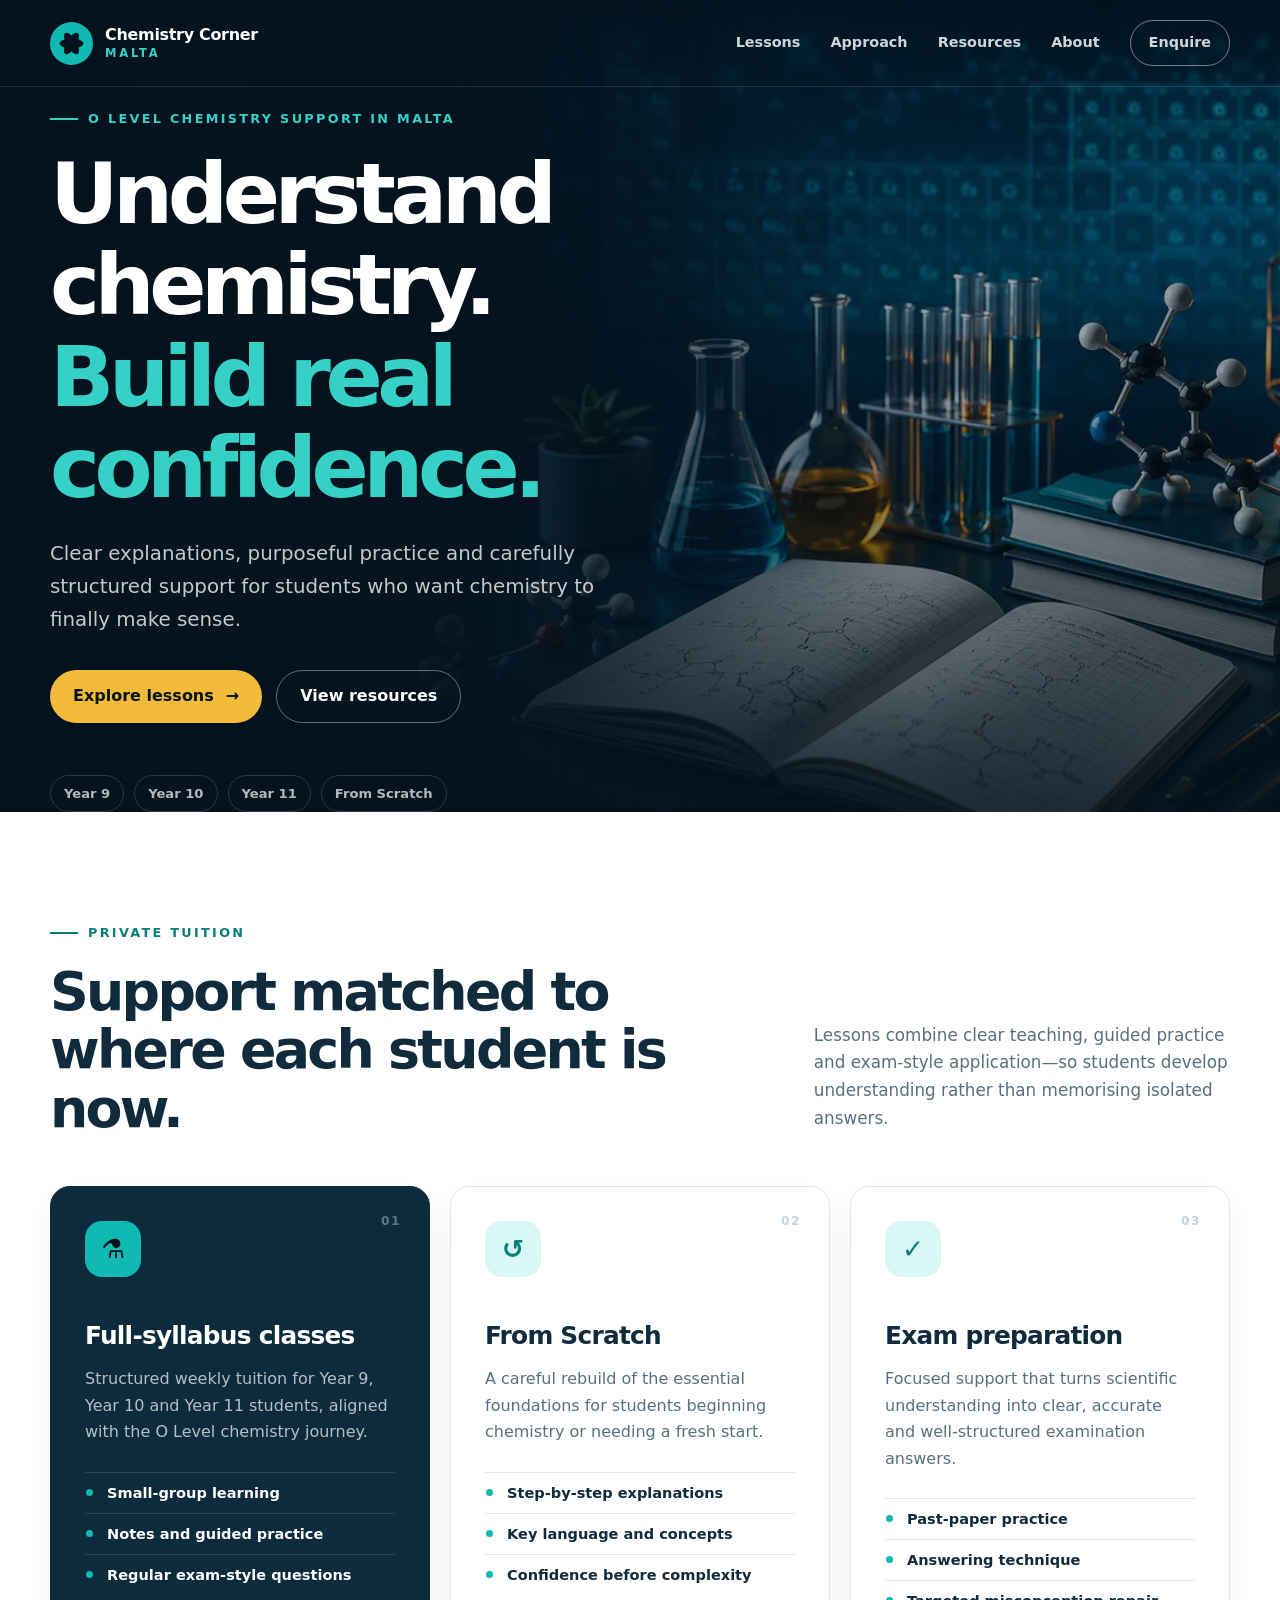
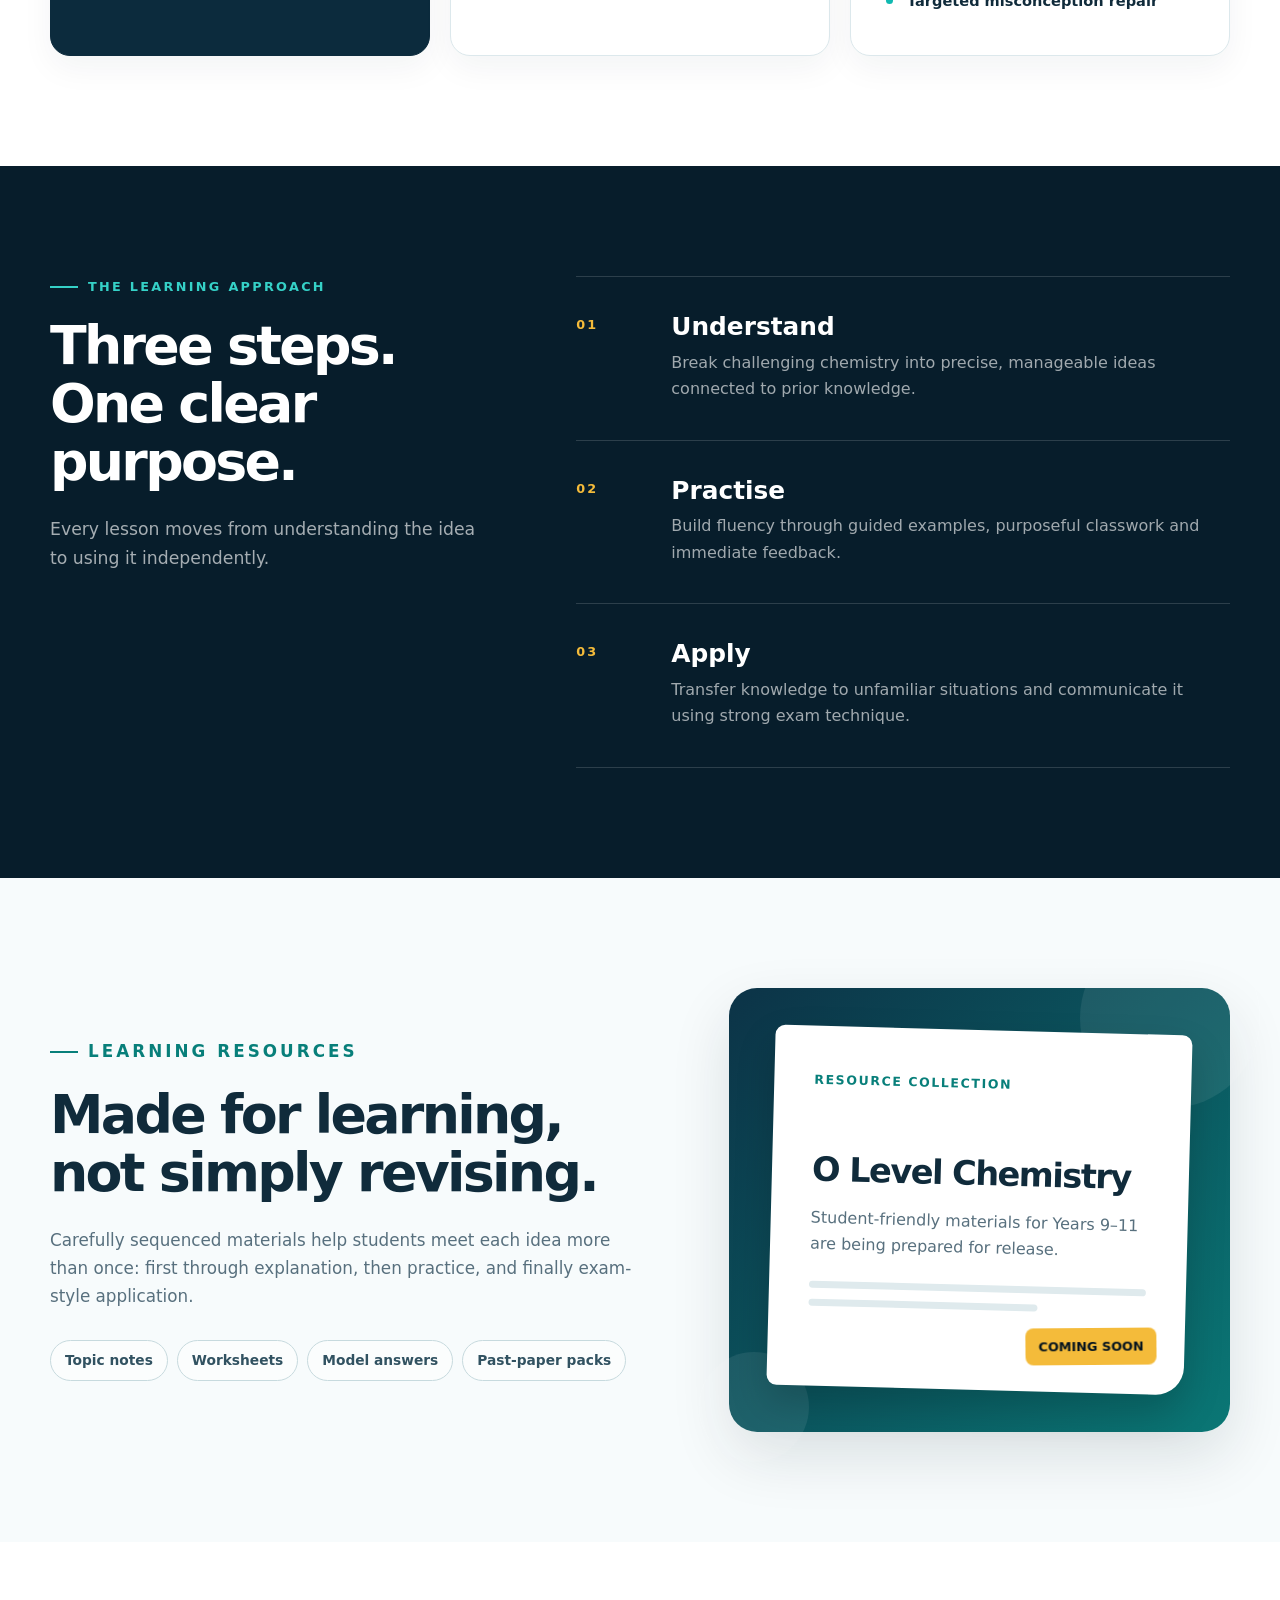
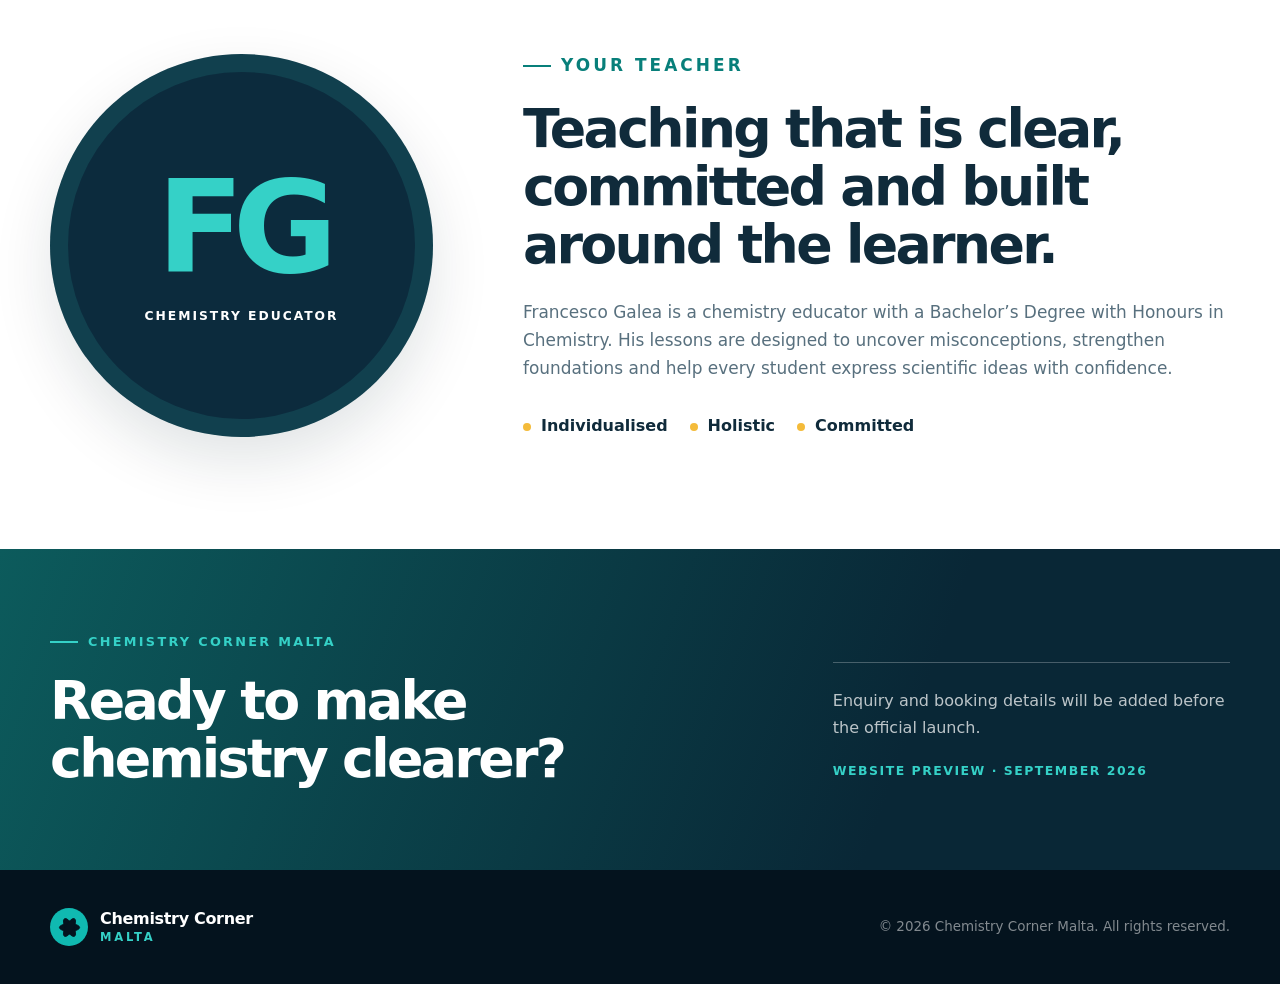
==== index.html @ 3824581d "Build first Chemistry Corner Malta website" ====
<!doctype html>
<html lang="en">
<head>
  <meta charset="utf-8">
  <meta name="viewport" content="width=device-width, initial-scale=1">
  <meta name="description" content="Chemistry Corner Malta offers clear, structured O Level chemistry tuition and carefully designed learning resources for students in Malta.">
  <meta name="theme-color" content="#071d2b">
  <title>Chemistry Corner Malta | O Level Chemistry Tuition</title>
  <link rel="stylesheet" href="styles.css">
</head>
<body>
  <a class="skip-link" href="#main">Skip to main content</a>

  <header class="site-header" id="top">
    <div class="container nav-wrap">
      <a class="brand" href="#top" aria-label="Chemistry Corner Malta home">
        <span class="brand-mark" aria-hidden="true">
          <svg viewBox="0 0 48 48" role="img">
            <circle cx="24" cy="24" r="4"></circle>
            <ellipse cx="24" cy="24" rx="18" ry="7"></ellipse>
            <ellipse cx="24" cy="24" rx="18" ry="7" transform="rotate(60 24 24)"></ellipse>
            <ellipse cx="24" cy="24" rx="18" ry="7" transform="rotate(120 24 24)"></ellipse>
          </svg>
        </span>
        <span><strong>Chemistry Corner</strong><small>Malta</small></span>
      </a>

      <button class="menu-toggle" type="button" aria-expanded="false" aria-controls="site-nav">
        <span class="sr-only">Open menu</span>
        <span></span><span></span><span></span>
      </button>

      <nav id="site-nav" aria-label="Main navigation">
        <a href="#lessons">Lessons</a>
        <a href="#approach">Approach</a>
        <a href="#resources">Resources</a>
        <a href="#about">About</a>
        <a class="nav-cta" href="#contact">Enquire</a>
      </nav>
    </div>
  </header>

  <main id="main">
    <section class="hero">
      <img class="hero-image" src="assets/chemistry-hero.webp" alt="Chemistry notebook, molecular models and laboratory glassware on a study desk">
      <div class="hero-overlay"></div>
      <div class="container hero-content">
        <p class="eyebrow"><span></span> O Level chemistry support in Malta</p>
        <h1>Understand chemistry.<br><em>Build real confidence.</em></h1>
        <p class="hero-copy">Clear explanations, purposeful practice and carefully structured support for students who want chemistry to finally make sense.</p>
        <div class="hero-actions">
          <a class="button button-primary" href="#lessons">Explore lessons <span aria-hidden="true">→</span></a>
          <a class="button button-secondary" href="#resources">View resources</a>
        </div>
        <ul class="year-list" aria-label="Courses available">
          <li>Year 9</li><li>Year 10</li><li>Year 11</li><li>From Scratch</li>
        </ul>
      </div>
    </section>

    <section class="section lessons" id="lessons">
      <div class="container">
        <div class="section-heading split-heading">
          <div>
            <p class="eyebrow dark"><span></span> Private tuition</p>
            <h2>Support matched to where each student is now.</h2>
          </div>
          <p>Lessons combine clear teaching, guided practice and exam-style application—so students develop understanding rather than memorising isolated answers.</p>
        </div>

        <div class="service-grid">
          <article class="service-card featured">
            <div class="card-number">01</div>
            <div class="service-icon" aria-hidden="true">⚗</div>
            <h3>Full-syllabus classes</h3>
            <p>Structured weekly tuition for Year 9, Year 10 and Year 11 students, aligned with the O Level chemistry journey.</p>
            <ul>
              <li>Small-group learning</li>
              <li>Notes and guided practice</li>
              <li>Regular exam-style questions</li>
            </ul>
          </article>

          <article class="service-card">
            <div class="card-number">02</div>
            <div class="service-icon" aria-hidden="true">↺</div>
            <h3>From Scratch</h3>
            <p>A careful rebuild of the essential foundations for students beginning chemistry or needing a fresh start.</p>
            <ul>
              <li>Step-by-step explanations</li>
              <li>Key language and concepts</li>
              <li>Confidence before complexity</li>
            </ul>
          </article>

          <article class="service-card">
            <div class="card-number">03</div>
            <div class="service-icon" aria-hidden="true">✓</div>
            <h3>Exam preparation</h3>
            <p>Focused support that turns scientific understanding into clear, accurate and well-structured examination answers.</p>
            <ul>
              <li>Past-paper practice</li>
              <li>Answering technique</li>
              <li>Targeted misconception repair</li>
            </ul>
          </article>
        </div>
      </div>
    </section>

    <section class="section approach" id="approach">
      <div class="container approach-layout">
        <div class="approach-intro">
          <p class="eyebrow light"><span></span> The learning approach</p>
          <h2>Three steps.<br>One clear purpose.</h2>
          <p>Every lesson moves from understanding the idea to using it independently.</p>
        </div>
        <ol class="steps">
          <li>
            <span class="step-number">01</span>
            <div><h3>Understand</h3><p>Break challenging chemistry into precise, manageable ideas connected to prior knowledge.</p></div>
          </li>
          <li>
            <span class="step-number">02</span>
            <div><h3>Practise</h3><p>Build fluency through guided examples, purposeful classwork and immediate feedback.</p></div>
          </li>
          <li>
            <span class="step-number">03</span>
            <div><h3>Apply</h3><p>Transfer knowledge to unfamiliar situations and communicate it using strong exam technique.</p></div>
          </li>
        </ol>
      </div>
    </section>

    <section class="section resources" id="resources">
      <div class="container resource-layout">
        <div class="resource-copy">
          <p class="eyebrow dark"><span></span> Learning resources</p>
          <h2>Made for learning, not simply revising.</h2>
          <p>Carefully sequenced materials help students meet each idea more than once: first through explanation, then practice, and finally exam-style application.</p>
          <div class="resource-tags" aria-label="Resource types">
            <span>Topic notes</span><span>Worksheets</span><span>Model answers</span><span>Past-paper packs</span>
          </div>
        </div>
        <div class="resource-panel">
          <div class="resource-sheet">
            <span class="sheet-label">Resource collection</span>
            <h3>O Level Chemistry</h3>
            <p>Student-friendly materials for Years 9–11 are being prepared for release.</p>
            <div class="sheet-line"></div><div class="sheet-line short"></div>
            <span class="coming-soon">Coming soon</span>
          </div>
        </div>
      </div>
    </section>

    <section class="section about" id="about">
      <div class="container about-layout">
        <div class="about-monogram" aria-hidden="true"><span>FG</span><small>Chemistry educator</small></div>
        <div class="about-copy">
          <p class="eyebrow dark"><span></span> Your teacher</p>
          <h2>Teaching that is clear, committed and built around the learner.</h2>
          <p>Francesco Galea is a chemistry educator with a Bachelor’s Degree with Honours in Chemistry. His lessons are designed to uncover misconceptions, strengthen foundations and help every student express scientific ideas with confidence.</p>
          <div class="values">
            <span>Individualised</span><span>Holistic</span><span>Committed</span>
          </div>
        </div>
      </div>
    </section>

    <section class="contact" id="contact">
      <div class="container contact-inner">
        <div>
          <p class="eyebrow light"><span></span> Chemistry Corner Malta</p>
          <h2>Ready to make chemistry clearer?</h2>
        </div>
        <div class="contact-note">
          <p>Enquiry and booking details will be added before the official launch.</p>
          <span>Website preview · September 2026</span>
        </div>
      </div>
    </section>
  </main>

  <footer>
    <div class="container footer-inner">
      <a class="brand footer-brand" href="#top">
        <span class="brand-mark" aria-hidden="true">
          <svg viewBox="0 0 48 48"><circle cx="24" cy="24" r="4"></circle><ellipse cx="24" cy="24" rx="18" ry="7"></ellipse><ellipse cx="24" cy="24" rx="18" ry="7" transform="rotate(60 24 24)"></ellipse><ellipse cx="24" cy="24" rx="18" ry="7" transform="rotate(120 24 24)"></ellipse></svg>
        </span>
        <span><strong>Chemistry Corner</strong><small>Malta</small></span>
      </a>
      <p>© <span id="year">2026</span> Chemistry Corner Malta. All rights reserved.</p>
    </div>
  </footer>

  <script src="script.js"></script>
</body>
</html>
---- styles.css ----
:root {
  --navy-950: #04131e;
  --navy-900: #071d2b;
  --navy-800: #0c2b3d;
  --teal-500: #10b9b1;
  --teal-400: #35d1c7;
  --teal-100: #d9f7f4;
  --gold-500: #f4bb3a;
  --ink: #102b3b;
  --muted: #58707e;
  --paper: #f7fbfc;
  --white: #ffffff;
  --line: #dce8ec;
  --shadow: 0 24px 60px rgba(4, 31, 45, .12);
  --radius: 20px;
  --container: 1180px;
}

* { box-sizing: border-box; }
html { scroll-behavior: smooth; }
body { margin: 0; color: var(--ink); background: var(--white); font-family: Inter, ui-sans-serif, system-ui, -apple-system, BlinkMacSystemFont, "Segoe UI", sans-serif; font-size: 1rem; line-height: 1.65; }
img { max-width: 100%; display: block; }
a { color: inherit; }
.container { width: min(calc(100% - 40px), var(--container)); margin-inline: auto; }
.sr-only { position: absolute; width: 1px; height: 1px; padding: 0; margin: -1px; overflow: hidden; clip: rect(0,0,0,0); white-space: nowrap; border: 0; }
.skip-link { position: fixed; top: 8px; left: 8px; z-index: 1000; padding: 10px 16px; border-radius: 8px; background: var(--gold-500); color: var(--navy-950); transform: translateY(-150%); }
.skip-link:focus { transform: translateY(0); }

.site-header { position: absolute; inset: 0 0 auto; z-index: 20; color: var(--white); border-bottom: 1px solid rgba(255,255,255,.12); }
.nav-wrap { height: 86px; display: flex; align-items: center; justify-content: space-between; gap: 28px; }
.brand { display: inline-flex; align-items: center; gap: 12px; text-decoration: none; line-height: 1; }
.brand-mark { width: 43px; height: 43px; display: grid; place-items: center; border-radius: 50%; background: var(--teal-500); color: var(--navy-950); }
.brand-mark svg { width: 31px; height: 31px; fill: currentColor; stroke: currentColor; stroke-width: 1.4; }
.brand strong { display: block; font-size: 1rem; letter-spacing: -.02em; }
.brand small { display: block; margin-top: 5px; font-size: .72rem; font-weight: 800; letter-spacing: .24em; text-transform: uppercase; color: var(--teal-400); }
nav { display: flex; align-items: center; gap: 30px; }
nav a { position: relative; text-decoration: none; font-size: .9rem; font-weight: 650; color: rgba(255,255,255,.82); }
nav a:not(.nav-cta)::after { content: ""; position: absolute; left: 0; right: 100%; bottom: -8px; height: 2px; background: var(--teal-400); transition: right .2s ease; }
nav a:hover, nav a:focus-visible { color: var(--white); }
nav a:hover::after, nav a:focus-visible::after { right: 0; }
.nav-cta { padding: 10px 18px; border: 1px solid rgba(255,255,255,.45); border-radius: 999px; }
.menu-toggle { display: none; width: 46px; height: 42px; padding: 9px; border: 0; border-radius: 10px; background: rgba(255,255,255,.1); color: white; }
.menu-toggle span:not(.sr-only) { display: block; height: 2px; margin: 5px 0; background: currentColor; }

.hero { min-height: 760px; position: relative; display: grid; align-items: center; overflow: hidden; background: var(--navy-950); color: var(--white); }
.hero-image { position: absolute; inset: 0; width: 100%; height: 100%; object-fit: cover; object-position: 65% center; opacity: .84; }
.hero-overlay { position: absolute; inset: 0; background: linear-gradient(90deg, rgba(4,19,30,.98) 0%, rgba(4,19,30,.92) 35%, rgba(4,19,30,.25) 72%, rgba(4,19,30,.28) 100%), linear-gradient(0deg, rgba(4,19,30,.75), transparent 40%); }
.hero-content { position: relative; z-index: 2; padding-top: 108px; }
.eyebrow { display: flex; align-items: center; gap: 10px; margin: 0 0 20px; color: var(--teal-400); font-size: .8rem; font-weight: 800; letter-spacing: .18em; text-transform: uppercase; }
.eyebrow span { width: 28px; height: 2px; background: currentColor; }
.eyebrow.dark { color: #087f7a; }
.eyebrow.light { color: var(--teal-400); }
h1, h2, h3 { margin-top: 0; line-height: 1.08; }
h1 { max-width: 760px; margin-bottom: 24px; font-size: clamp(3rem, 6.6vw, 5.8rem); letter-spacing: -.065em; }
h1 em { color: var(--teal-400); font-style: normal; }
.hero-copy { max-width: 610px; margin: 0 0 34px; color: rgba(255,255,255,.77); font-size: clamp(1.05rem, 1.8vw, 1.24rem); }
.hero-actions { display: flex; flex-wrap: wrap; gap: 14px; }
.button { min-height: 52px; display: inline-flex; align-items: center; justify-content: center; gap: 12px; padding: 12px 23px; border-radius: 999px; text-decoration: none; font-weight: 750; transition: transform .2s ease, background .2s ease; }
.button:hover { transform: translateY(-2px); }
.button-primary { background: var(--gold-500); color: var(--navy-950); }
.button-primary:hover { background: #ffd061; }
.button-secondary { border: 1px solid rgba(255,255,255,.38); color: var(--white); }
.button-secondary:hover { background: rgba(255,255,255,.08); }
.year-list { display: flex; flex-wrap: wrap; gap: 10px; margin: 52px 0 0; padding: 0; list-style: none; }
.year-list li { padding: 7px 13px; border-radius: 999px; border: 1px solid rgba(255,255,255,.16); color: rgba(255,255,255,.7); font-size: .82rem; font-weight: 700; }

.section { padding: 110px 0; }
.section-heading { margin-bottom: 48px; }
.split-heading { display: grid; grid-template-columns: 1.15fr .7fr; align-items: end; gap: 80px; }
.section h2, .contact h2 { margin-bottom: 0; font-size: clamp(2.25rem, 4.2vw, 4rem); letter-spacing: -.05em; }
.split-heading > p { margin: 0 0 5px; color: var(--muted); font-size: 1.05rem; }
.service-grid { display: grid; grid-template-columns: repeat(3, 1fr); gap: 20px; }
.service-card { position: relative; min-height: 430px; padding: 34px; overflow: hidden; border: 1px solid var(--line); border-radius: var(--radius); background: var(--white); box-shadow: 0 12px 32px rgba(16,43,59,.05); transition: transform .25s ease, box-shadow .25s ease; }
.service-card:hover { transform: translateY(-6px); box-shadow: var(--shadow); }
.service-card.featured { color: var(--white); border-color: var(--navy-800); background: var(--navy-800); }
.card-number { position: absolute; top: 24px; right: 28px; color: #c6d6dc; font-size: .77rem; font-weight: 800; letter-spacing: .12em; }
.featured .card-number { color: rgba(255,255,255,.35); }
.service-icon { width: 56px; height: 56px; margin-bottom: 46px; display: grid; place-items: center; border-radius: 17px; background: var(--teal-100); color: #087f7a; font-size: 1.65rem; font-weight: 800; }
.featured .service-icon { background: var(--teal-500); color: var(--navy-950); }
.service-card h3 { margin-bottom: 17px; font-size: 1.55rem; letter-spacing: -.03em; }
.service-card p { color: var(--muted); }
.featured p { color: rgba(255,255,255,.7); }
.service-card ul { padding: 0; margin: 26px 0 0; list-style: none; }
.service-card li { position: relative; padding: 8px 0 8px 22px; border-top: 1px solid var(--line); font-size: .91rem; font-weight: 650; }
.service-card li::before { content: ""; position: absolute; left: 1px; top: 16px; width: 7px; height: 7px; border-radius: 50%; background: var(--teal-500); }
.featured li { border-color: rgba(255,255,255,.12); }

.approach { color: var(--white); background: var(--navy-900); }
.approach-layout { display: grid; grid-template-columns: .75fr 1.15fr; gap: 100px; align-items: start; }
.approach-intro { position: sticky; top: 120px; }
.approach-intro h2 { margin-bottom: 24px; }
.approach-intro > p:last-child { max-width: 430px; color: rgba(255,255,255,.64); font-size: 1.08rem; }
.steps { margin: 0; padding: 0; list-style: none; border-top: 1px solid rgba(255,255,255,.15); }
.steps li { display: grid; grid-template-columns: 75px 1fr; gap: 20px; padding: 37px 0; border-bottom: 1px solid rgba(255,255,255,.15); }
.step-number { color: var(--gold-500); font-size: .8rem; font-weight: 850; letter-spacing: .16em; }
.steps h3 { margin-bottom: 9px; font-size: 1.55rem; }
.steps p { max-width: 570px; margin: 0; color: rgba(255,255,255,.62); }

.resources { background: var(--paper); }
.resource-layout { display: grid; grid-template-columns: 1fr .85fr; gap: 90px; align-items: center; }
.resource-copy h2 { margin-bottom: 25px; }
.resource-copy > p { max-width: 620px; color: var(--muted); font-size: 1.05rem; }
.resource-tags { display: flex; flex-wrap: wrap; gap: 9px; margin-top: 30px; }
.resource-tags span { padding: 8px 14px; border: 1px solid #c7dade; border-radius: 999px; color: #315261; background: rgba(255,255,255,.6); font-size: .86rem; font-weight: 700; }
.resource-panel { position: relative; padding: 42px; border-radius: 28px; background: linear-gradient(135deg, #0c3347, #0a7775); box-shadow: var(--shadow); }
.resource-panel::before, .resource-panel::after { content: ""; position: absolute; border-radius: 50%; background: rgba(255,255,255,.08); }
.resource-panel::before { width: 180px; height: 180px; top: -60px; right: -30px; }
.resource-panel::after { width: 110px; height: 110px; bottom: -30px; left: -30px; }
.resource-sheet { position: relative; z-index: 1; min-height: 360px; padding: 40px; border-radius: 10px 10px 28px 10px; background: var(--white); box-shadow: 0 18px 38px rgba(0,0,0,.18); transform: rotate(1.5deg); }
.sheet-label { color: #087f7a; font-size: .78rem; font-weight: 850; letter-spacing: .13em; text-transform: uppercase; }
.resource-sheet h3 { margin: 60px 0 16px; font-size: 2.1rem; letter-spacing: -.045em; }
.resource-sheet p { color: var(--muted); }
.sheet-line { height: 7px; margin-top: 24px; border-radius: 999px; background: #dfeaed; }
.sheet-line.short { width: 68%; margin-top: 11px; }
.coming-soon { position: absolute; right: 28px; bottom: 28px; padding: 8px 13px; border-radius: 8px; background: var(--gold-500); color: var(--navy-950); font-size: .8rem; font-weight: 850; text-transform: uppercase; transform: rotate(-2deg); }

.about-layout { display: grid; grid-template-columns: .65fr 1.2fr; gap: 90px; align-items: center; }
.about-monogram { aspect-ratio: 1; display: grid; place-items: center; align-content: center; border-radius: 50%; color: var(--white); background: var(--navy-800); box-shadow: inset 0 0 0 18px rgba(53,209,199,.12), var(--shadow); }
.about-monogram span { font-size: clamp(4.5rem, 10vw, 8rem); line-height: 1; font-weight: 850; letter-spacing: -.09em; color: var(--teal-400); }
.about-monogram small { margin-top: 14px; font-size: .77rem; font-weight: 800; letter-spacing: .16em; text-transform: uppercase; }
.about-copy h2 { margin-bottom: 25px; }
.about-copy > p { color: var(--muted); font-size: 1.06rem; }
.values { display: flex; flex-wrap: wrap; gap: 22px; margin-top: 30px; }
.values span { position: relative; padding-left: 18px; font-weight: 800; }
.values span::before { content: ""; position: absolute; left: 0; top: .62em; width: 8px; height: 8px; border-radius: 50%; background: var(--gold-500); }

.contact { padding: 82px 0; color: var(--white); background: linear-gradient(110deg, #0c5b5c, #092736 70%); }
.contact-inner { display: grid; grid-template-columns: 1.15fr .65fr; gap: 80px; align-items: end; }
.contact-note { padding: 25px 0 5px; border-top: 1px solid rgba(255,255,255,.25); }
.contact-note p { margin-top: 0; color: rgba(255,255,255,.73); }
.contact-note span { color: var(--teal-400); font-size: .78rem; font-weight: 800; letter-spacing: .12em; text-transform: uppercase; }

footer { padding: 38px 0; color: var(--white); background: var(--navy-950); }
.footer-inner { display: flex; align-items: center; justify-content: space-between; gap: 30px; }
.footer-inner p { margin: 0; color: rgba(255,255,255,.5); font-size: .84rem; }
.footer-brand .brand-mark { width: 38px; height: 38px; }
.footer-brand .brand-mark svg { width: 27px; height: 27px; }

@media (max-width: 900px) {
  .site-header { position: absolute; }
  .menu-toggle { display: block; }
  nav { position: absolute; top: 76px; left: 20px; right: 20px; display: none; padding: 18px; flex-direction: column; align-items: stretch; gap: 8px; border-radius: 16px; color: var(--white); background: rgba(4,19,30,.98); box-shadow: var(--shadow); }
  nav.open { display: flex; }
  nav a { padding: 10px 12px; }
  .nav-cta { text-align: center; background: var(--teal-500); color: var(--navy-950); border: 0; }
  .hero { min-height: 720px; }
  .hero-image { object-position: 73% center; opacity: .48; }
  .hero-overlay { background: linear-gradient(90deg, rgba(4,19,30,.98), rgba(4,19,30,.65)), linear-gradient(0deg, rgba(4,19,30,.8), transparent); }
  .split-heading, .approach-layout, .resource-layout, .about-layout, .contact-inner { grid-template-columns: 1fr; gap: 45px; }
  .service-grid { grid-template-columns: 1fr; }
  .service-card { min-height: auto; }
  .approach-intro { position: static; }
  .about-monogram { width: min(420px, 100%); margin-inline: auto; }
}

@media (max-width: 600px) {
  .container { width: min(calc(100% - 28px), var(--container)); }
  .nav-wrap { height: 76px; }
  .brand-mark { width: 38px; height: 38px; }
  .brand-mark svg { width: 27px; height: 27px; }
  .brand strong { font-size: .92rem; }
  .hero { min-height: 700px; }
  .hero-content { padding-top: 96px; }
  h1 { font-size: clamp(2.75rem, 15vw, 4.2rem); }
  .hero-copy { font-size: 1rem; }
  .hero-actions { align-items: stretch; flex-direction: column; }
  .button { width: 100%; }
  .year-list { margin-top: 36px; }
  .section { padding: 78px 0; }
  .service-card { padding: 27px; }
  .service-icon { margin-bottom: 34px; }
  .steps li { grid-template-columns: 50px 1fr; gap: 12px; }
  .resource-panel { padding: 24px; }
  .resource-sheet { min-height: 330px; padding: 28px; }
  .resource-sheet h3 { margin-top: 55px; font-size: 1.75rem; }
  .values { gap: 12px 20px; }
  .contact { padding: 70px 0; }
  .footer-inner { align-items: flex-start; flex-direction: column; }
}

@media (prefers-reduced-motion: reduce) {
  html { scroll-behavior: auto; }
  *, *::before, *::after { transition-duration: .01ms !important; animation-duration: .01ms !important; }
}
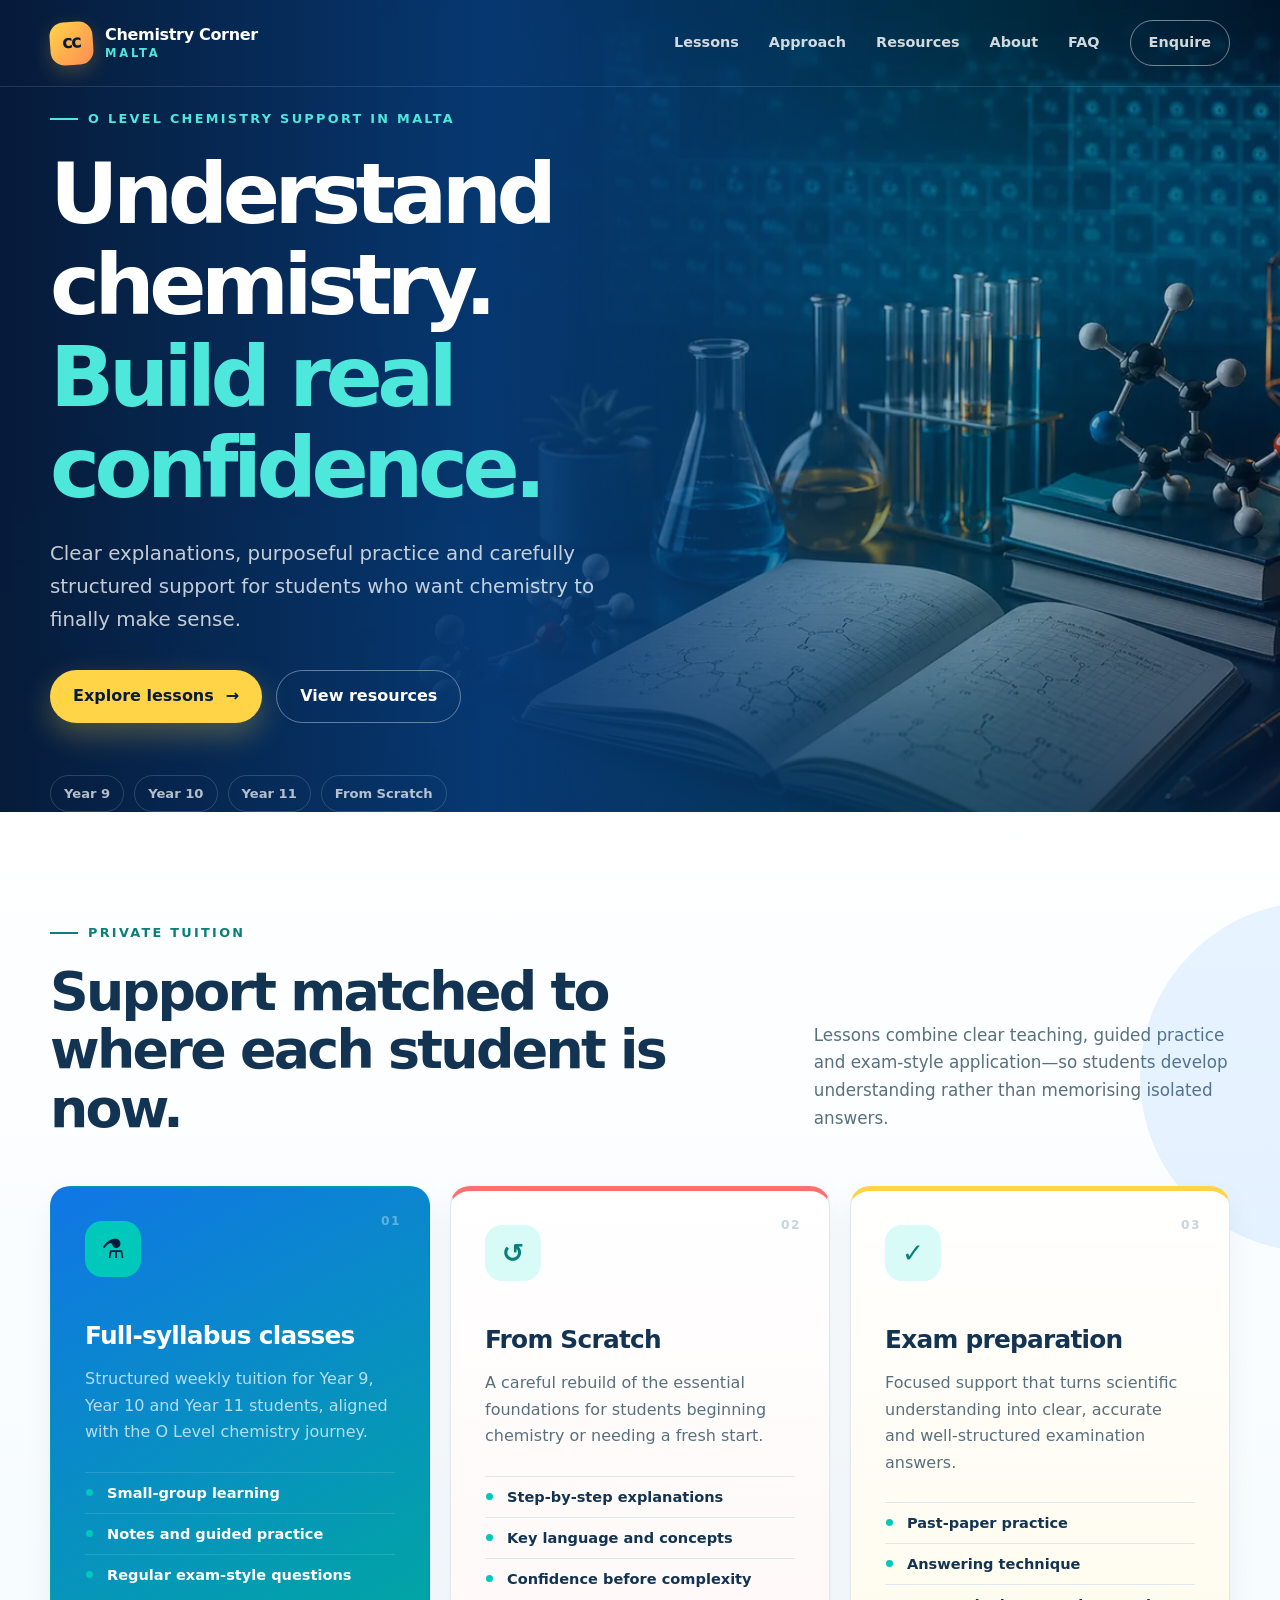
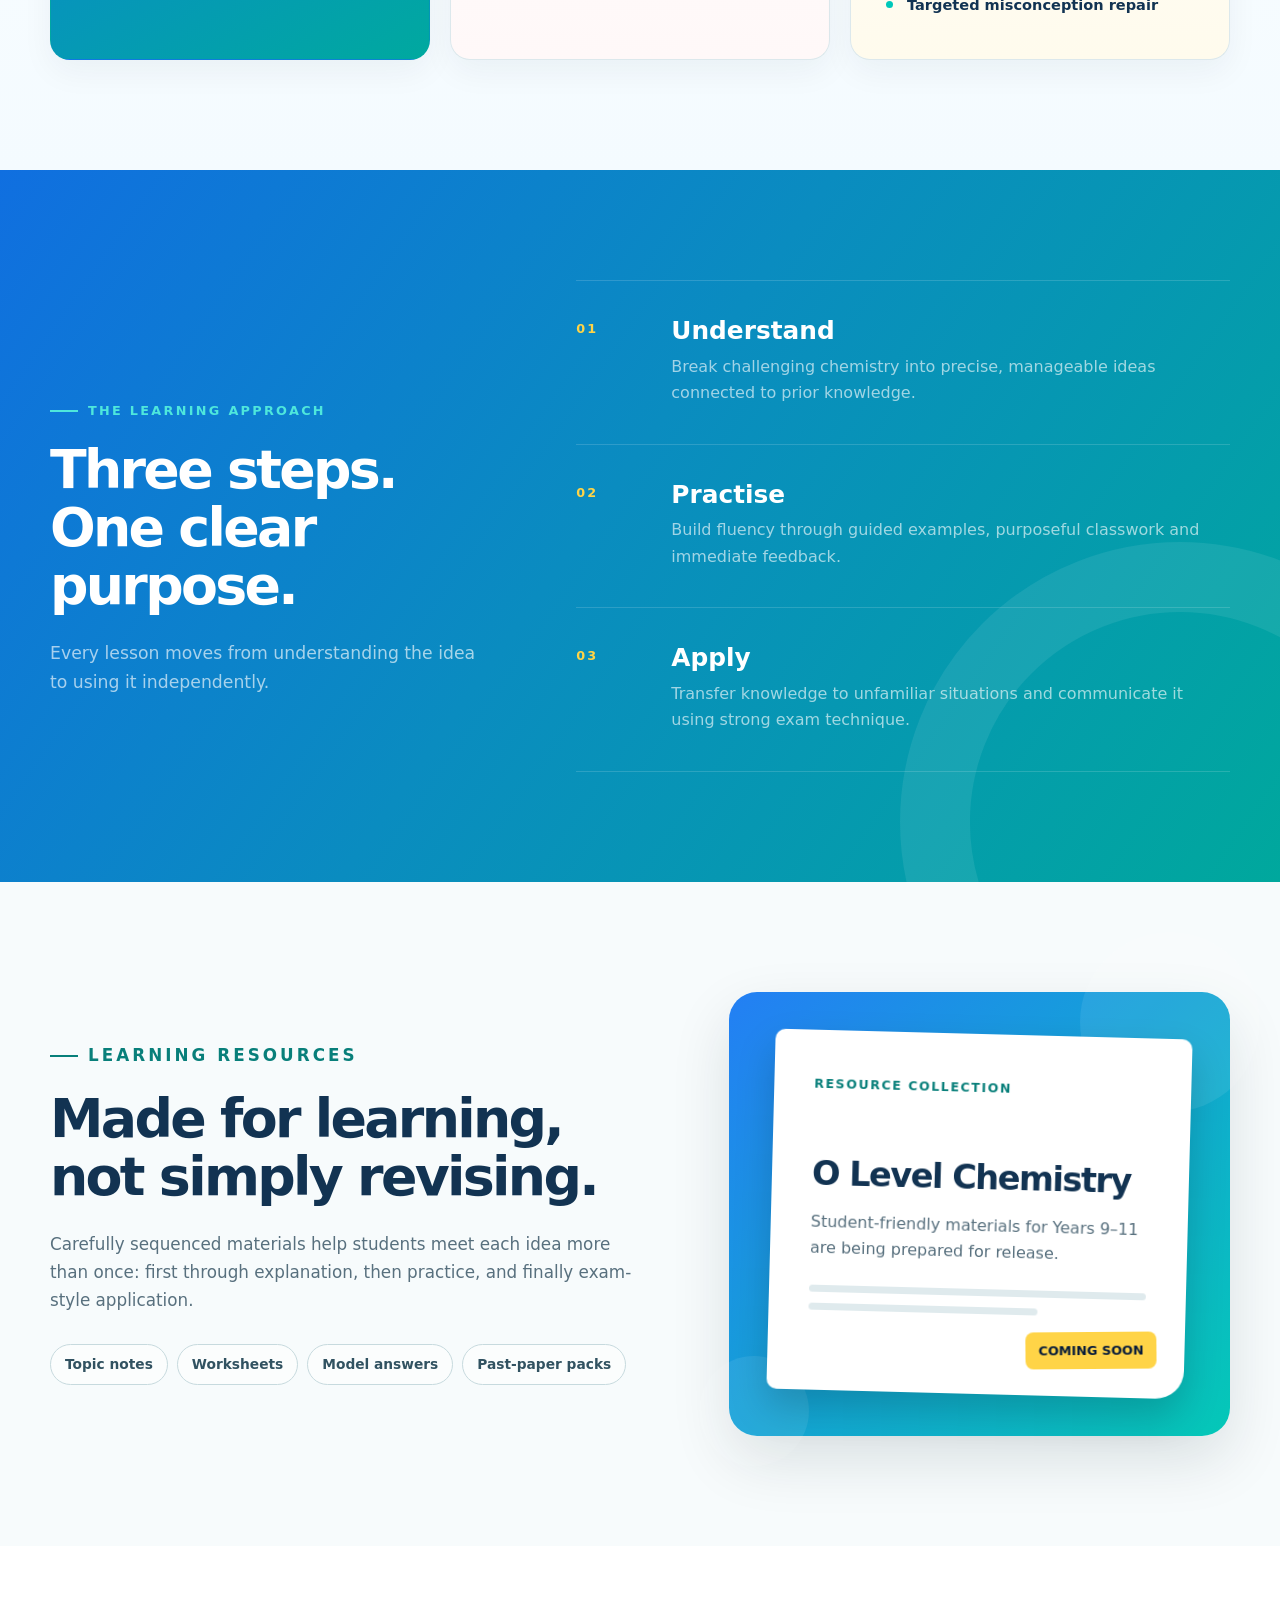
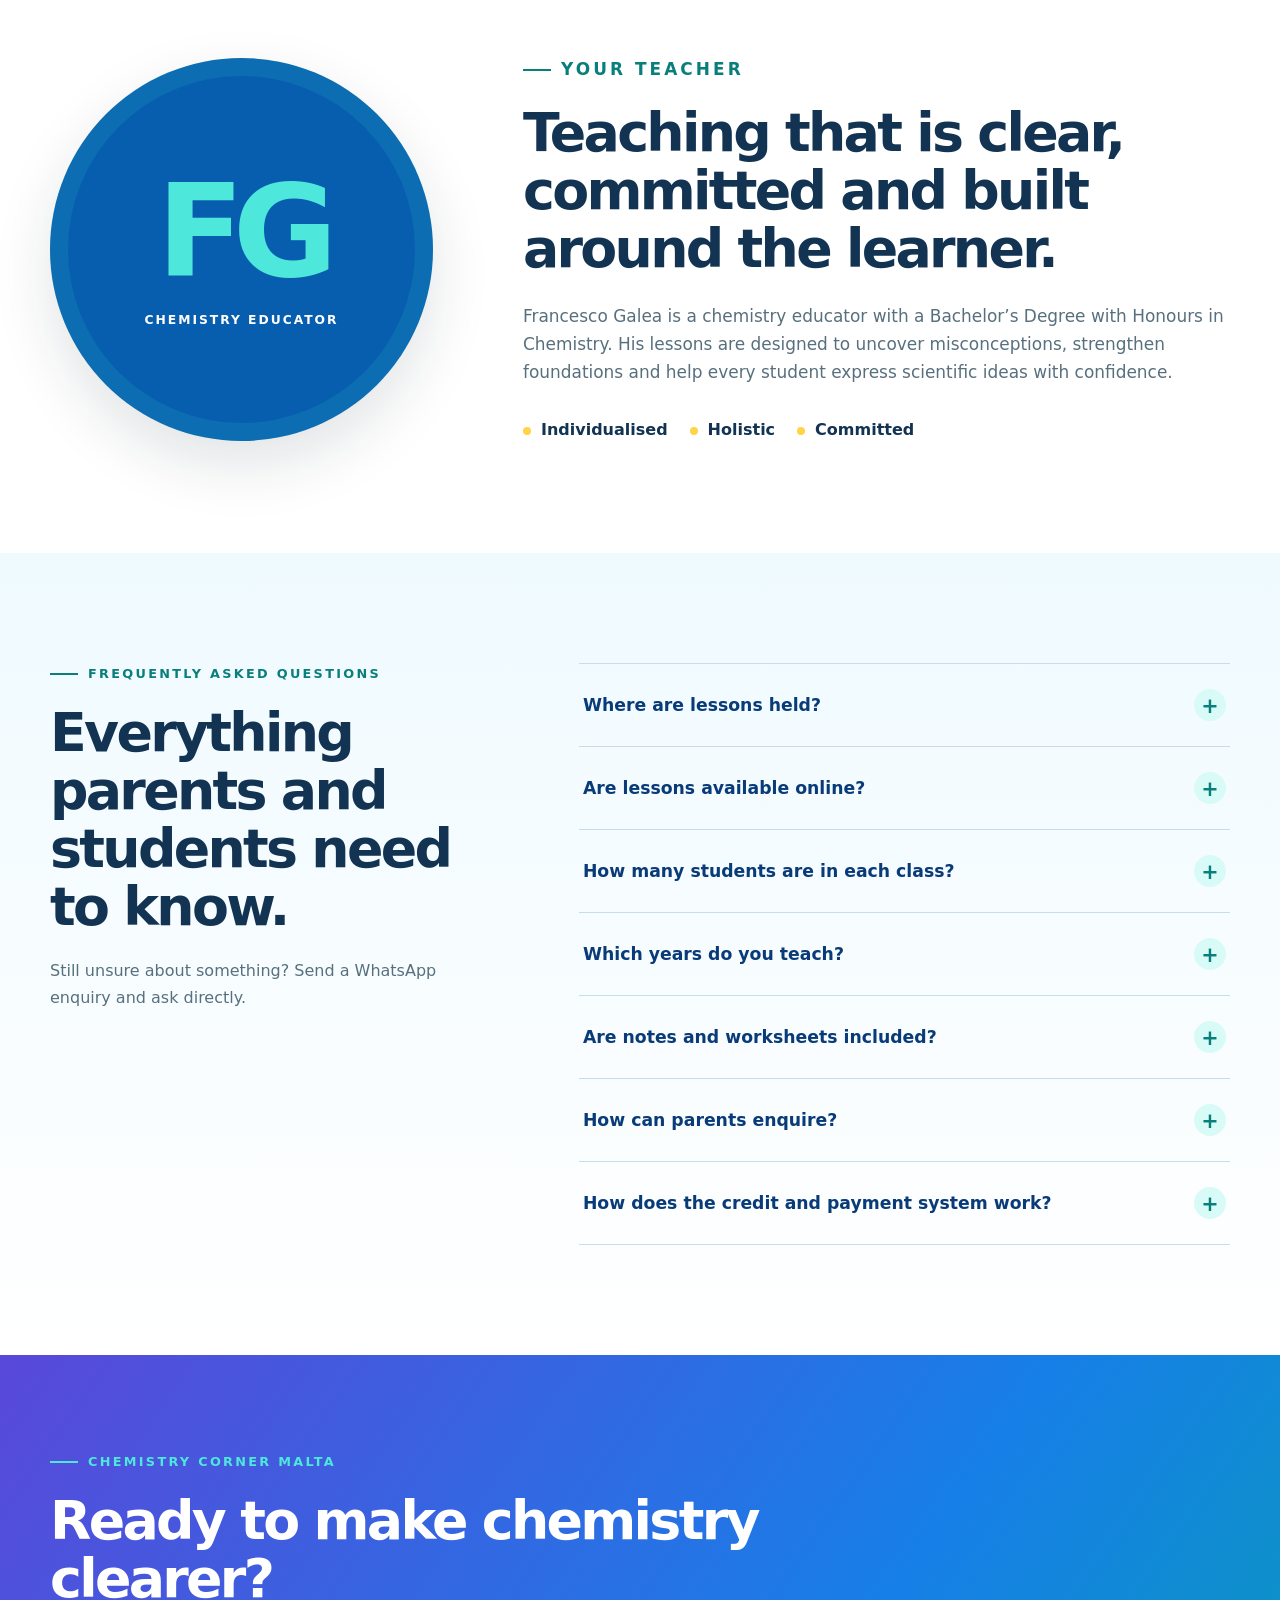
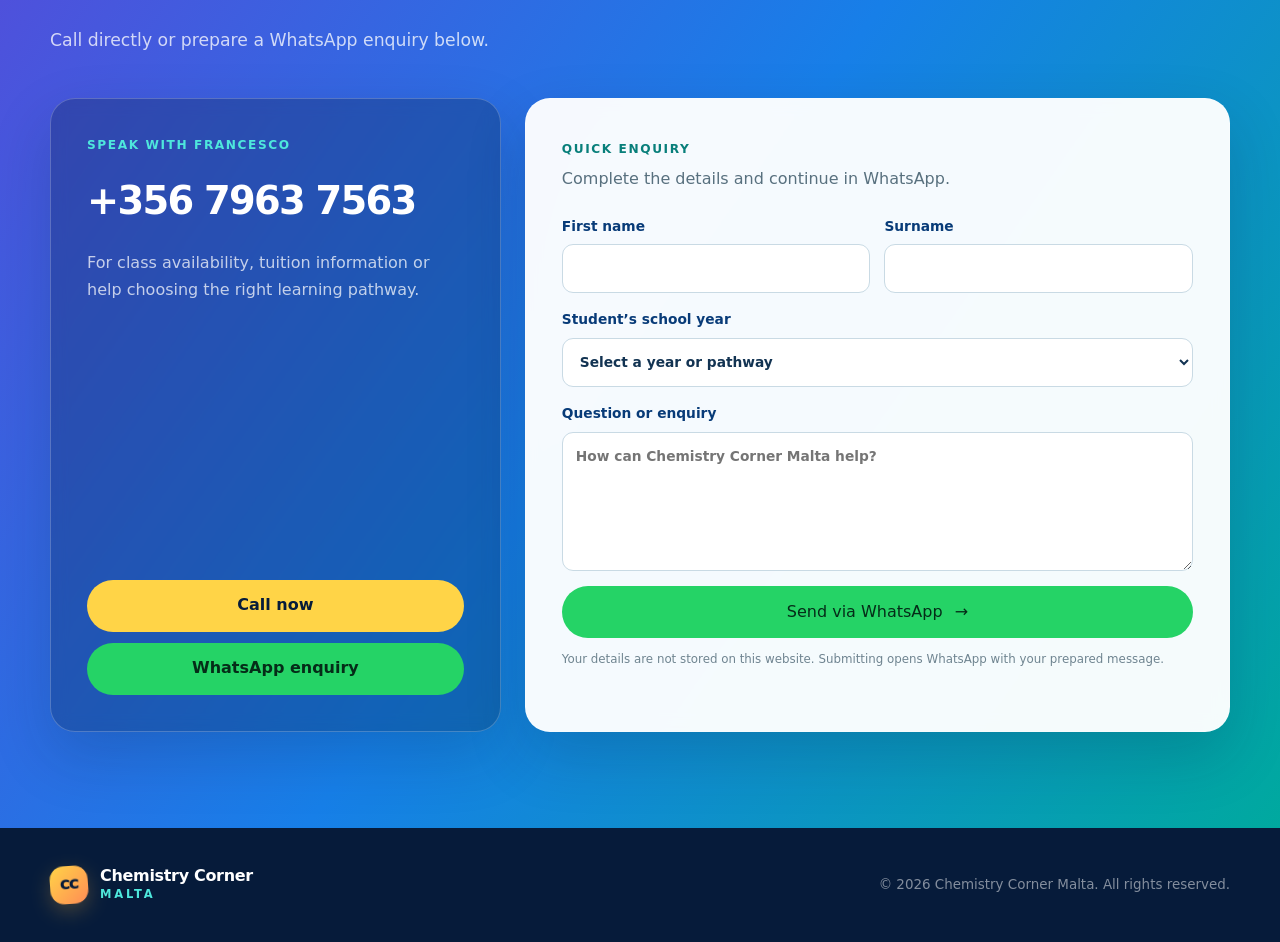
==== commit 36f8a3cf: "Add WhatsApp enquiries, FAQs, and brighter design" ====
--- a/index.html
+++ b/index.html
@@ -14,14 +14,7 @@
   <header class="site-header" id="top">
     <div class="container nav-wrap">
       <a class="brand" href="#top" aria-label="Chemistry Corner Malta home">
-        <span class="brand-mark" aria-hidden="true">
-          <svg viewBox="0 0 48 48" role="img">
-            <circle cx="24" cy="24" r="4"></circle>
-            <ellipse cx="24" cy="24" rx="18" ry="7"></ellipse>
-            <ellipse cx="24" cy="24" rx="18" ry="7" transform="rotate(60 24 24)"></ellipse>
-            <ellipse cx="24" cy="24" rx="18" ry="7" transform="rotate(120 24 24)"></ellipse>
-          </svg>
-        </span>
+        <span class="brand-mark" aria-hidden="true">CC</span>
         <span><strong>Chemistry Corner</strong><small>Malta</small></span>
       </a>
 
@@ -35,6 +28,7 @@
         <a href="#approach">Approach</a>
         <a href="#resources">Resources</a>
         <a href="#about">About</a>
+        <a href="#faq">FAQ</a>
         <a class="nav-cta" href="#contact">Enquire</a>
       </nav>
     </div>
@@ -168,15 +162,95 @@
       </div>
     </section>
 
+    <section class="section faq" id="faq">
+      <div class="container faq-layout">
+        <div class="faq-heading">
+          <p class="eyebrow dark"><span></span> Frequently asked questions</p>
+          <h2>Everything parents and students need to know.</h2>
+          <p>Still unsure about something? Send a WhatsApp enquiry and ask directly.</p>
+        </div>
+        <div class="faq-list">
+          <details>
+            <summary>Where are lessons held?<span aria-hidden="true">+</span></summary>
+            <p>In-person lessons are held at Mathematics &amp; Beyond, 214 Triq id-Duluri, Tal-Pietà, Malta. The exact room is confirmed with the class information.</p>
+          </details>
+          <details>
+            <summary>Are lessons available online?<span aria-hidden="true">+</span></summary>
+            <p>Some sessions may be offered online depending on the class and arrangement. Send an enquiry to check the options currently available.</p>
+          </details>
+          <details>
+            <summary>How many students are in each class?<span aria-hidden="true">+</span></summary>
+            <p>Classes are intentionally kept small—generally up to five students—so explanations, feedback and practice can remain focused.</p>
+          </details>
+          <details>
+            <summary>Which years do you teach?<span aria-hidden="true">+</span></summary>
+            <p>Support is available for Year 9, Year 10 and Year 11 O Level chemistry students, including a From Scratch pathway for students rebuilding their foundations.</p>
+          </details>
+          <details>
+            <summary>Are notes and worksheets included?<span aria-hidden="true">+</span></summary>
+            <p>Yes. Relevant notes, worksheets, guided practice and exam-style questions are provided as part of the learning programme.</p>
+          </details>
+          <details>
+            <summary>How can parents enquire?<span aria-hidden="true">+</span></summary>
+            <p>Parents can call or send a WhatsApp message to +356 7963 7563. The enquiry form below prepares the WhatsApp message automatically.</p>
+          </details>
+          <details>
+            <summary>How does the credit and payment system work?<span aria-hidden="true">+</span></summary>
+            <p>Lessons operate using prepaid credit. Families top up the student’s account, and the lesson cost is deducted after each session. Credit can be topped up through Revolut or by cash, as arranged.</p>
+          </details>
+        </div>
+      </div>
+    </section>
+
     <section class="contact" id="contact">
-      <div class="container contact-inner">
-        <div>
+      <div class="container">
+        <div class="contact-heading">
           <p class="eyebrow light"><span></span> Chemistry Corner Malta</p>
           <h2>Ready to make chemistry clearer?</h2>
-        </div>
-        <div class="contact-note">
-          <p>Enquiry and booking details will be added before the official launch.</p>
-          <span>Website preview · September 2026</span>
+          <p>Call directly or prepare a WhatsApp enquiry below.</p>
+        </div>
+
+        <div class="contact-grid">
+          <aside class="contact-card">
+            <span class="contact-label">Speak with Francesco</span>
+            <a class="phone-number" href="tel:+35679637563">+356 7963 7563</a>
+            <p>For class availability, tuition information or help choosing the right learning pathway.</p>
+            <div class="contact-actions">
+              <a class="button button-call" href="tel:+35679637563">Call now</a>
+              <a class="button button-whatsapp" href="https://wa.me/35679637563?text=Hello%20Chemistry%20Corner%20Malta%2C%20I%20would%20like%20to%20make%20an%20enquiry." target="_blank" rel="noopener">WhatsApp enquiry</a>
+            </div>
+          </aside>
+
+          <form class="enquiry-form" id="enquiry-form">
+            <div class="form-title">
+              <span>Quick enquiry</span>
+              <p>Complete the details and continue in WhatsApp.</p>
+            </div>
+            <div class="form-row">
+              <label>First name
+                <input type="text" name="firstName" autocomplete="given-name" required>
+              </label>
+              <label>Surname
+                <input type="text" name="surname" autocomplete="family-name" required>
+              </label>
+            </div>
+            <label>Student’s school year
+              <select name="schoolYear" required>
+                <option value="" selected disabled>Select a year or pathway</option>
+                <option>Year 9</option>
+                <option>Year 10</option>
+                <option>Year 11</option>
+                <option>From Scratch</option>
+                <option>General enquiry</option>
+              </select>
+            </label>
+            <label>Question or enquiry
+              <textarea name="question" rows="5" maxlength="800" placeholder="How can Chemistry Corner Malta help?" required></textarea>
+            </label>
+            <button class="button form-submit" type="submit">Send via WhatsApp <span aria-hidden="true">→</span></button>
+            <p class="privacy-note">Your details are not stored on this website. Submitting opens WhatsApp with your prepared message.</p>
+            <p class="form-status" id="form-status" aria-live="polite"></p>
+          </form>
         </div>
       </div>
     </section>
@@ -185,9 +259,7 @@
   <footer>
     <div class="container footer-inner">
       <a class="brand footer-brand" href="#top">
-        <span class="brand-mark" aria-hidden="true">
-          <svg viewBox="0 0 48 48"><circle cx="24" cy="24" r="4"></circle><ellipse cx="24" cy="24" rx="18" ry="7"></ellipse><ellipse cx="24" cy="24" rx="18" ry="7" transform="rotate(60 24 24)"></ellipse><ellipse cx="24" cy="24" rx="18" ry="7" transform="rotate(120 24 24)"></ellipse></svg>
-        </span>
+        <span class="brand-mark" aria-hidden="true">CC</span>
         <span><strong>Chemistry Corner</strong><small>Malta</small></span>
       </a>
       <p>© <span id="year">2026</span> Chemistry Corner Malta. All rights reserved.</p>
--- a/styles.css
+++ b/styles.css
@@ -1,12 +1,15 @@
 :root {
-  --navy-950: #04131e;
-  --navy-900: #071d2b;
-  --navy-800: #0c2b3d;
-  --teal-500: #10b9b1;
-  --teal-400: #35d1c7;
-  --teal-100: #d9f7f4;
-  --gold-500: #f4bb3a;
-  --ink: #102b3b;
+  --navy-950: #061b3a;
+  --navy-900: #083b78;
+  --navy-800: #075eaf;
+  --teal-500: #00c8ba;
+  --teal-400: #4ee7dc;
+  --teal-100: #d8fbf8;
+  --gold-500: #ffd447;
+  --blue-500: #2388ff;
+  --purple-500: #7567f8;
+  --coral-500: #ff6f70;
+  --ink: #123352;
   --muted: #58707e;
   --paper: #f7fbfc;
   --white: #ffffff;
@@ -29,8 +32,7 @@
 .site-header { position: absolute; inset: 0 0 auto; z-index: 20; color: var(--white); border-bottom: 1px solid rgba(255,255,255,.12); }
 .nav-wrap { height: 86px; display: flex; align-items: center; justify-content: space-between; gap: 28px; }
 .brand { display: inline-flex; align-items: center; gap: 12px; text-decoration: none; line-height: 1; }
-.brand-mark { width: 43px; height: 43px; display: grid; place-items: center; border-radius: 50%; background: var(--teal-500); color: var(--navy-950); }
-.brand-mark svg { width: 31px; height: 31px; fill: currentColor; stroke: currentColor; stroke-width: 1.4; }
+.brand-mark { width: 43px; height: 43px; display: grid; place-items: center; border-radius: 14px; background: linear-gradient(135deg, var(--gold-500), #ff8c55); color: var(--navy-950); font-size: .82rem; font-weight: 950; letter-spacing: -.05em; box-shadow: 0 7px 20px rgba(255,186,54,.24); transform: rotate(-4deg); }
 .brand strong { display: block; font-size: 1rem; letter-spacing: -.02em; }
 .brand small { display: block; margin-top: 5px; font-size: .72rem; font-weight: 800; letter-spacing: .24em; text-transform: uppercase; color: var(--teal-400); }
 nav { display: flex; align-items: center; gap: 30px; }
@@ -44,7 +46,7 @@
 
 .hero { min-height: 760px; position: relative; display: grid; align-items: center; overflow: hidden; background: var(--navy-950); color: var(--white); }
 .hero-image { position: absolute; inset: 0; width: 100%; height: 100%; object-fit: cover; object-position: 65% center; opacity: .84; }
-.hero-overlay { position: absolute; inset: 0; background: linear-gradient(90deg, rgba(4,19,30,.98) 0%, rgba(4,19,30,.92) 35%, rgba(4,19,30,.25) 72%, rgba(4,19,30,.28) 100%), linear-gradient(0deg, rgba(4,19,30,.75), transparent 40%); }
+.hero-overlay { position: absolute; inset: 0; background: linear-gradient(90deg, rgba(6,27,58,.98) 0%, rgba(7,59,120,.90) 38%, rgba(0,122,156,.23) 76%, rgba(6,27,58,.18) 100%), linear-gradient(0deg, rgba(6,27,58,.72), transparent 40%); }
 .hero-content { position: relative; z-index: 2; padding-top: 108px; }
 .eyebrow { display: flex; align-items: center; gap: 10px; margin: 0 0 20px; color: var(--teal-400); font-size: .8rem; font-weight: 800; letter-spacing: .18em; text-transform: uppercase; }
 .eyebrow span { width: 28px; height: 2px; background: currentColor; }
@@ -57,7 +59,7 @@
 .hero-actions { display: flex; flex-wrap: wrap; gap: 14px; }
 .button { min-height: 52px; display: inline-flex; align-items: center; justify-content: center; gap: 12px; padding: 12px 23px; border-radius: 999px; text-decoration: none; font-weight: 750; transition: transform .2s ease, background .2s ease; }
 .button:hover { transform: translateY(-2px); }
-.button-primary { background: var(--gold-500); color: var(--navy-950); }
+.button-primary { background: var(--gold-500); color: var(--navy-950); box-shadow: 0 12px 30px rgba(255,212,71,.28); }
 .button-primary:hover { background: #ffd061; }
 .button-secondary { border: 1px solid rgba(255,255,255,.38); color: var(--white); }
 .button-secondary:hover { background: rgba(255,255,255,.08); }
@@ -69,10 +71,14 @@
 .split-heading { display: grid; grid-template-columns: 1.15fr .7fr; align-items: end; gap: 80px; }
 .section h2, .contact h2 { margin-bottom: 0; font-size: clamp(2.25rem, 4.2vw, 4rem); letter-spacing: -.05em; }
 .split-heading > p { margin: 0 0 5px; color: var(--muted); font-size: 1.05rem; }
+.lessons { position: relative; overflow: hidden; background: linear-gradient(180deg, #fff, #f4fbff); }
+.lessons::before { content: ""; position: absolute; width: 350px; height: 350px; right: -210px; top: 90px; border-radius: 50%; background: rgba(35,136,255,.1); }
 .service-grid { display: grid; grid-template-columns: repeat(3, 1fr); gap: 20px; }
 .service-card { position: relative; min-height: 430px; padding: 34px; overflow: hidden; border: 1px solid var(--line); border-radius: var(--radius); background: var(--white); box-shadow: 0 12px 32px rgba(16,43,59,.05); transition: transform .25s ease, box-shadow .25s ease; }
 .service-card:hover { transform: translateY(-6px); box-shadow: var(--shadow); }
-.service-card.featured { color: var(--white); border-color: var(--navy-800); background: var(--navy-800); }
+.service-card.featured { color: var(--white); border-color: transparent; background: linear-gradient(150deg, #1076e5, #00a99f); }
+.service-card:nth-child(2) { border-top: 5px solid var(--coral-500); background: linear-gradient(180deg, #fff, #fff8f8); }
+.service-card:nth-child(3) { border-top: 5px solid var(--gold-500); background: linear-gradient(180deg, #fff, #fffbed); }
 .card-number { position: absolute; top: 24px; right: 28px; color: #c6d6dc; font-size: .77rem; font-weight: 800; letter-spacing: .12em; }
 .featured .card-number { color: rgba(255,255,255,.35); }
 .service-icon { width: 56px; height: 56px; margin-bottom: 46px; display: grid; place-items: center; border-radius: 17px; background: var(--teal-100); color: #087f7a; font-size: 1.65rem; font-weight: 800; }
@@ -85,7 +91,9 @@
 .service-card li::before { content: ""; position: absolute; left: 1px; top: 16px; width: 7px; height: 7px; border-radius: 50%; background: var(--teal-500); }
 .featured li { border-color: rgba(255,255,255,.12); }
 
-.approach { color: var(--white); background: var(--navy-900); }
+.approach { position: relative; overflow: hidden; color: var(--white); background: linear-gradient(125deg, #106fe0 0%, #0a8cc0 47%, #00a89d 100%); }
+.approach::after { content: ""; position: absolute; width: 420px; height: 420px; right: -180px; bottom: -220px; border-radius: 50%; border: 70px solid rgba(255,255,255,.08); }
+.approach .container { position: relative; z-index: 1; }
 .approach-layout { display: grid; grid-template-columns: .75fr 1.15fr; gap: 100px; align-items: start; }
 .approach-intro { position: sticky; top: 120px; }
 .approach-intro h2 { margin-bottom: 24px; }
@@ -102,7 +110,7 @@
 .resource-copy > p { max-width: 620px; color: var(--muted); font-size: 1.05rem; }
 .resource-tags { display: flex; flex-wrap: wrap; gap: 9px; margin-top: 30px; }
 .resource-tags span { padding: 8px 14px; border: 1px solid #c7dade; border-radius: 999px; color: #315261; background: rgba(255,255,255,.6); font-size: .86rem; font-weight: 700; }
-.resource-panel { position: relative; padding: 42px; border-radius: 28px; background: linear-gradient(135deg, #0c3347, #0a7775); box-shadow: var(--shadow); }
+.resource-panel { position: relative; padding: 42px; border-radius: 28px; background: linear-gradient(135deg, #237ff4, #04c8b7); box-shadow: var(--shadow); }
 .resource-panel::before, .resource-panel::after { content: ""; position: absolute; border-radius: 50%; background: rgba(255,255,255,.08); }
 .resource-panel::before { width: 180px; height: 180px; top: -60px; right: -30px; }
 .resource-panel::after { width: 110px; height: 110px; bottom: -30px; left: -30px; }
@@ -124,17 +132,51 @@
 .values span { position: relative; padding-left: 18px; font-weight: 800; }
 .values span::before { content: ""; position: absolute; left: 0; top: .62em; width: 8px; height: 8px; border-radius: 50%; background: var(--gold-500); }
 
-.contact { padding: 82px 0; color: var(--white); background: linear-gradient(110deg, #0c5b5c, #092736 70%); }
-.contact-inner { display: grid; grid-template-columns: 1.15fr .65fr; gap: 80px; align-items: end; }
-.contact-note { padding: 25px 0 5px; border-top: 1px solid rgba(255,255,255,.25); }
-.contact-note p { margin-top: 0; color: rgba(255,255,255,.73); }
-.contact-note span { color: var(--teal-400); font-size: .78rem; font-weight: 800; letter-spacing: .12em; text-transform: uppercase; }
+.faq { background: linear-gradient(180deg, #effaff, #fff); }
+.faq-layout { display: grid; grid-template-columns: .75fr 1.1fr; gap: 85px; align-items: start; }
+.faq-heading { position: sticky; top: 110px; }
+.faq-heading h2 { margin-bottom: 22px; }
+.faq-heading > p:last-child { max-width: 430px; color: var(--muted); }
+.faq-list { border-top: 1px solid #c8dce9; }
+.faq-list details { border-bottom: 1px solid #c8dce9; }
+.faq-list summary { display: flex; align-items: center; justify-content: space-between; gap: 20px; padding: 25px 4px; cursor: pointer; list-style: none; color: var(--navy-900); font-size: 1.08rem; font-weight: 800; }
+.faq-list summary::-webkit-details-marker { display: none; }
+.faq-list summary span { width: 32px; height: 32px; flex: 0 0 32px; display: grid; place-items: center; border-radius: 50%; background: var(--teal-100); color: #087f7a; font-size: 1.3rem; transition: transform .2s ease, background .2s ease; }
+.faq-list details[open] summary span { transform: rotate(45deg); background: var(--gold-500); color: var(--navy-950); }
+.faq-list details p { margin: -7px 50px 25px 4px; color: var(--muted); }
+
+.contact { padding: 96px 0; color: var(--white); background: linear-gradient(125deg, #5948d9 0%, #177fe8 52%, #00a99f 100%); }
+.contact-heading { max-width: 780px; margin-bottom: 43px; }
+.contact-heading h2 { margin-bottom: 18px; }
+.contact-heading > p:last-child { margin-bottom: 0; color: rgba(255,255,255,.76); font-size: 1.08rem; }
+.contact-grid { display: grid; grid-template-columns: .78fr 1.22fr; gap: 24px; align-items: stretch; }
+.contact-card, .enquiry-form { padding: 36px; border: 1px solid rgba(255,255,255,.22); border-radius: 25px; background: rgba(6,27,58,.28); box-shadow: 0 24px 60px rgba(6,27,58,.18); backdrop-filter: blur(8px); }
+.contact-card { display: flex; flex-direction: column; align-items: flex-start; }
+.contact-label, .form-title > span { color: var(--teal-400); font-size: .76rem; font-weight: 850; letter-spacing: .13em; text-transform: uppercase; }
+.phone-number { margin: 14px 0 18px; color: var(--white); text-decoration: none; font-size: clamp(1.75rem, 3vw, 2.45rem); font-weight: 850; letter-spacing: -.045em; }
+.phone-number:hover, .phone-number:focus-visible { color: var(--gold-500); }
+.contact-card > p { margin: 0; color: rgba(255,255,255,.73); }
+.contact-actions { width: 100%; display: grid; gap: 11px; margin-top: auto; padding-top: 35px; }
+.button-call { background: var(--gold-500); color: var(--navy-950); }
+.button-whatsapp { background: #25d366; color: #052c18; }
+.enquiry-form { background: rgba(255,255,255,.96); color: var(--ink); }
+.form-title { margin-bottom: 22px; }
+.form-title > span { color: #087f7a; }
+.form-title p { margin: 5px 0 0; color: var(--muted); }
+.form-row { display: grid; grid-template-columns: 1fr 1fr; gap: 14px; }
+.enquiry-form label { display: grid; gap: 7px; margin-bottom: 15px; color: var(--navy-900); font-size: .86rem; font-weight: 780; }
+.enquiry-form input, .enquiry-form select, .enquiry-form textarea { width: 100%; border: 1px solid #c9dae4; border-radius: 11px; background: var(--white); color: var(--ink); font: inherit; outline: none; }
+.enquiry-form input, .enquiry-form select { height: 49px; padding: 0 13px; }
+.enquiry-form textarea { min-height: 128px; padding: 12px 13px; resize: vertical; }
+.enquiry-form input:focus, .enquiry-form select:focus, .enquiry-form textarea:focus { border-color: var(--blue-500); box-shadow: 0 0 0 4px rgba(35,136,255,.12); }
+.form-submit { width: 100%; border: 0; cursor: pointer; background: #25d366; color: #052c18; font: inherit; }
+.privacy-note { margin: 13px 0 0; color: #6f8490; font-size: .74rem; line-height: 1.45; }
+.form-status { min-height: 1.4em; margin: 8px 0 0; color: #087f7a; font-size: .82rem; font-weight: 750; }
 
 footer { padding: 38px 0; color: var(--white); background: var(--navy-950); }
 .footer-inner { display: flex; align-items: center; justify-content: space-between; gap: 30px; }
 .footer-inner p { margin: 0; color: rgba(255,255,255,.5); font-size: .84rem; }
 .footer-brand .brand-mark { width: 38px; height: 38px; }
-.footer-brand .brand-mark svg { width: 27px; height: 27px; }
 
 @media (max-width: 900px) {
   .site-header { position: absolute; }
@@ -145,11 +187,12 @@
   .nav-cta { text-align: center; background: var(--teal-500); color: var(--navy-950); border: 0; }
   .hero { min-height: 720px; }
   .hero-image { object-position: 73% center; opacity: .48; }
-  .hero-overlay { background: linear-gradient(90deg, rgba(4,19,30,.98), rgba(4,19,30,.65)), linear-gradient(0deg, rgba(4,19,30,.8), transparent); }
-  .split-heading, .approach-layout, .resource-layout, .about-layout, .contact-inner { grid-template-columns: 1fr; gap: 45px; }
+  .hero-overlay { background: linear-gradient(90deg, rgba(6,27,58,.98), rgba(7,59,120,.68)), linear-gradient(0deg, rgba(6,27,58,.82), transparent); }
+  .split-heading, .approach-layout, .resource-layout, .about-layout, .faq-layout, .contact-grid { grid-template-columns: 1fr; gap: 45px; }
   .service-grid { grid-template-columns: 1fr; }
   .service-card { min-height: auto; }
   .approach-intro { position: static; }
+  .faq-heading { position: static; }
   .about-monogram { width: min(420px, 100%); margin-inline: auto; }
 }
 
@@ -157,7 +200,6 @@
   .container { width: min(calc(100% - 28px), var(--container)); }
   .nav-wrap { height: 76px; }
   .brand-mark { width: 38px; height: 38px; }
-  .brand-mark svg { width: 27px; height: 27px; }
   .brand strong { font-size: .92rem; }
   .hero { min-height: 700px; }
   .hero-content { padding-top: 96px; }
@@ -175,6 +217,8 @@
   .resource-sheet h3 { margin-top: 55px; font-size: 1.75rem; }
   .values { gap: 12px 20px; }
   .contact { padding: 70px 0; }
+  .contact-card, .enquiry-form { padding: 26px; }
+  .form-row { grid-template-columns: 1fr; gap: 0; }
   .footer-inner { align-items: flex-start; flex-direction: column; }
 }
 
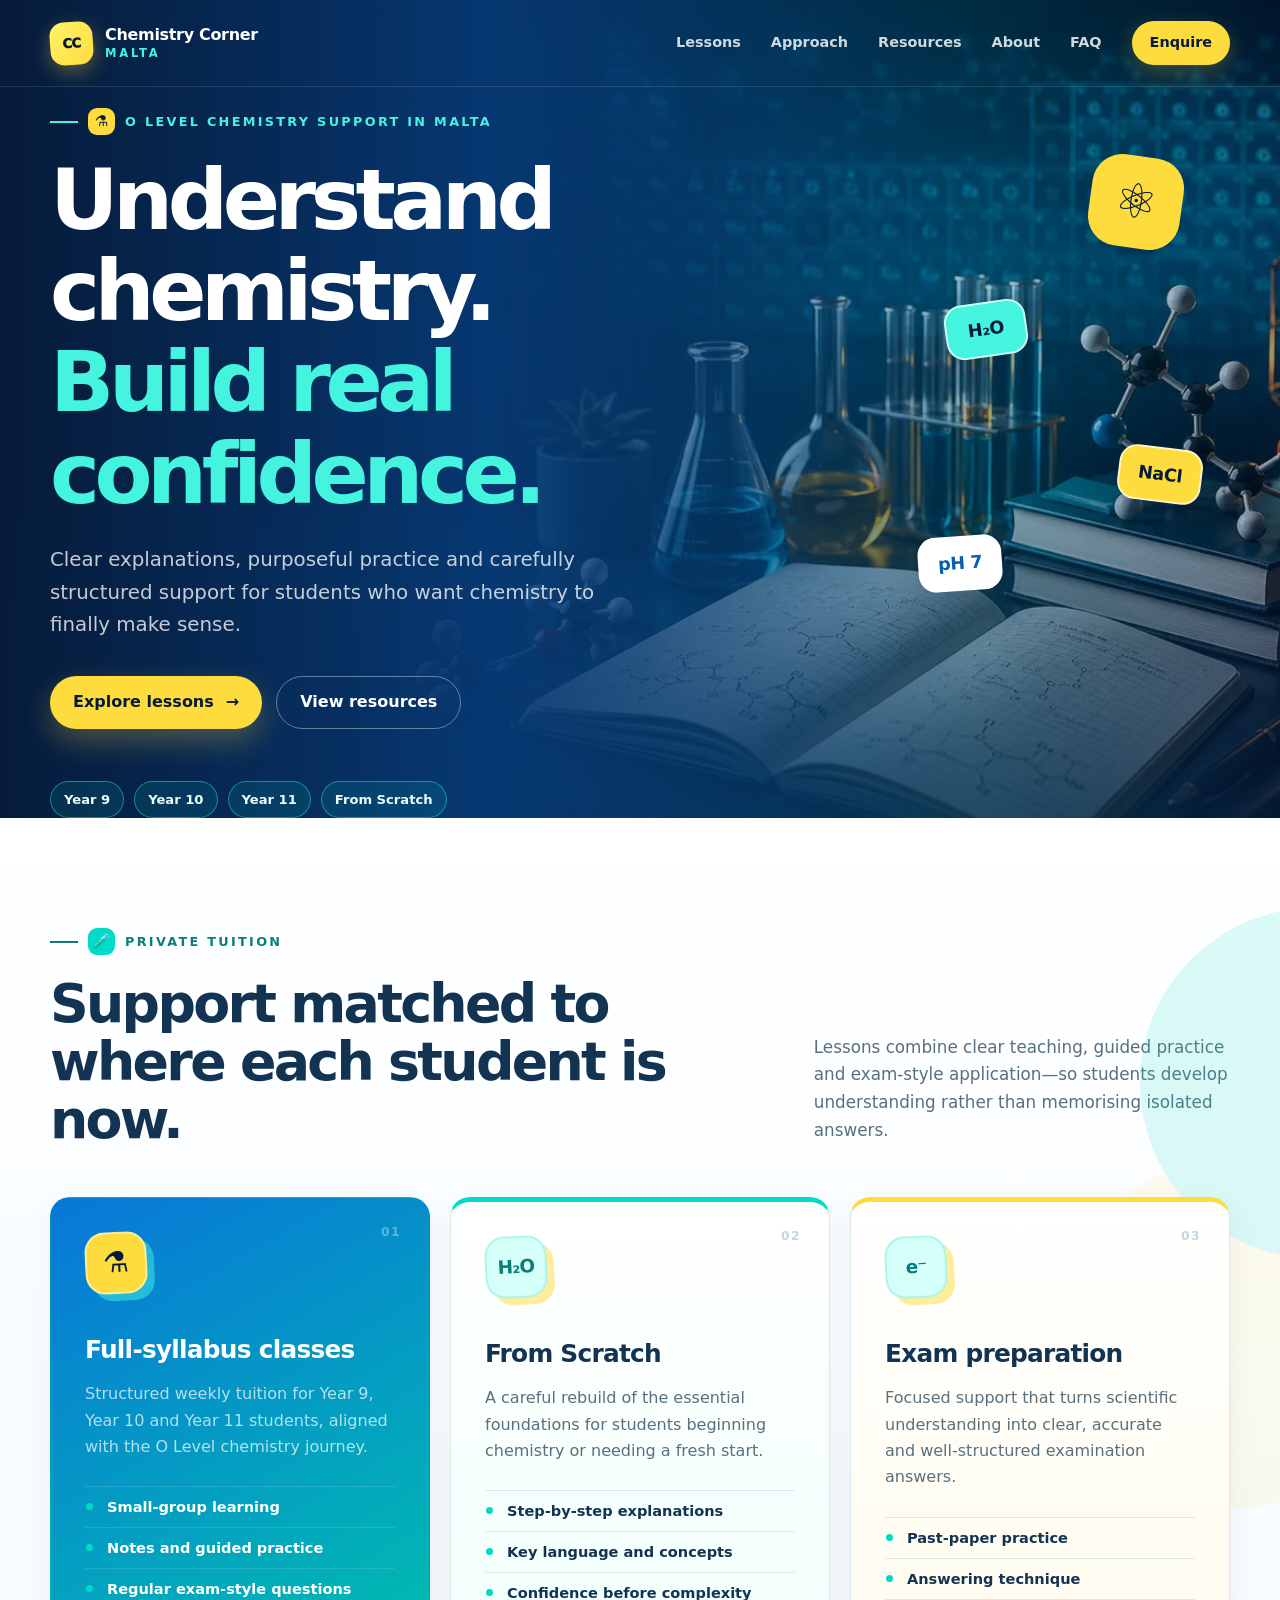
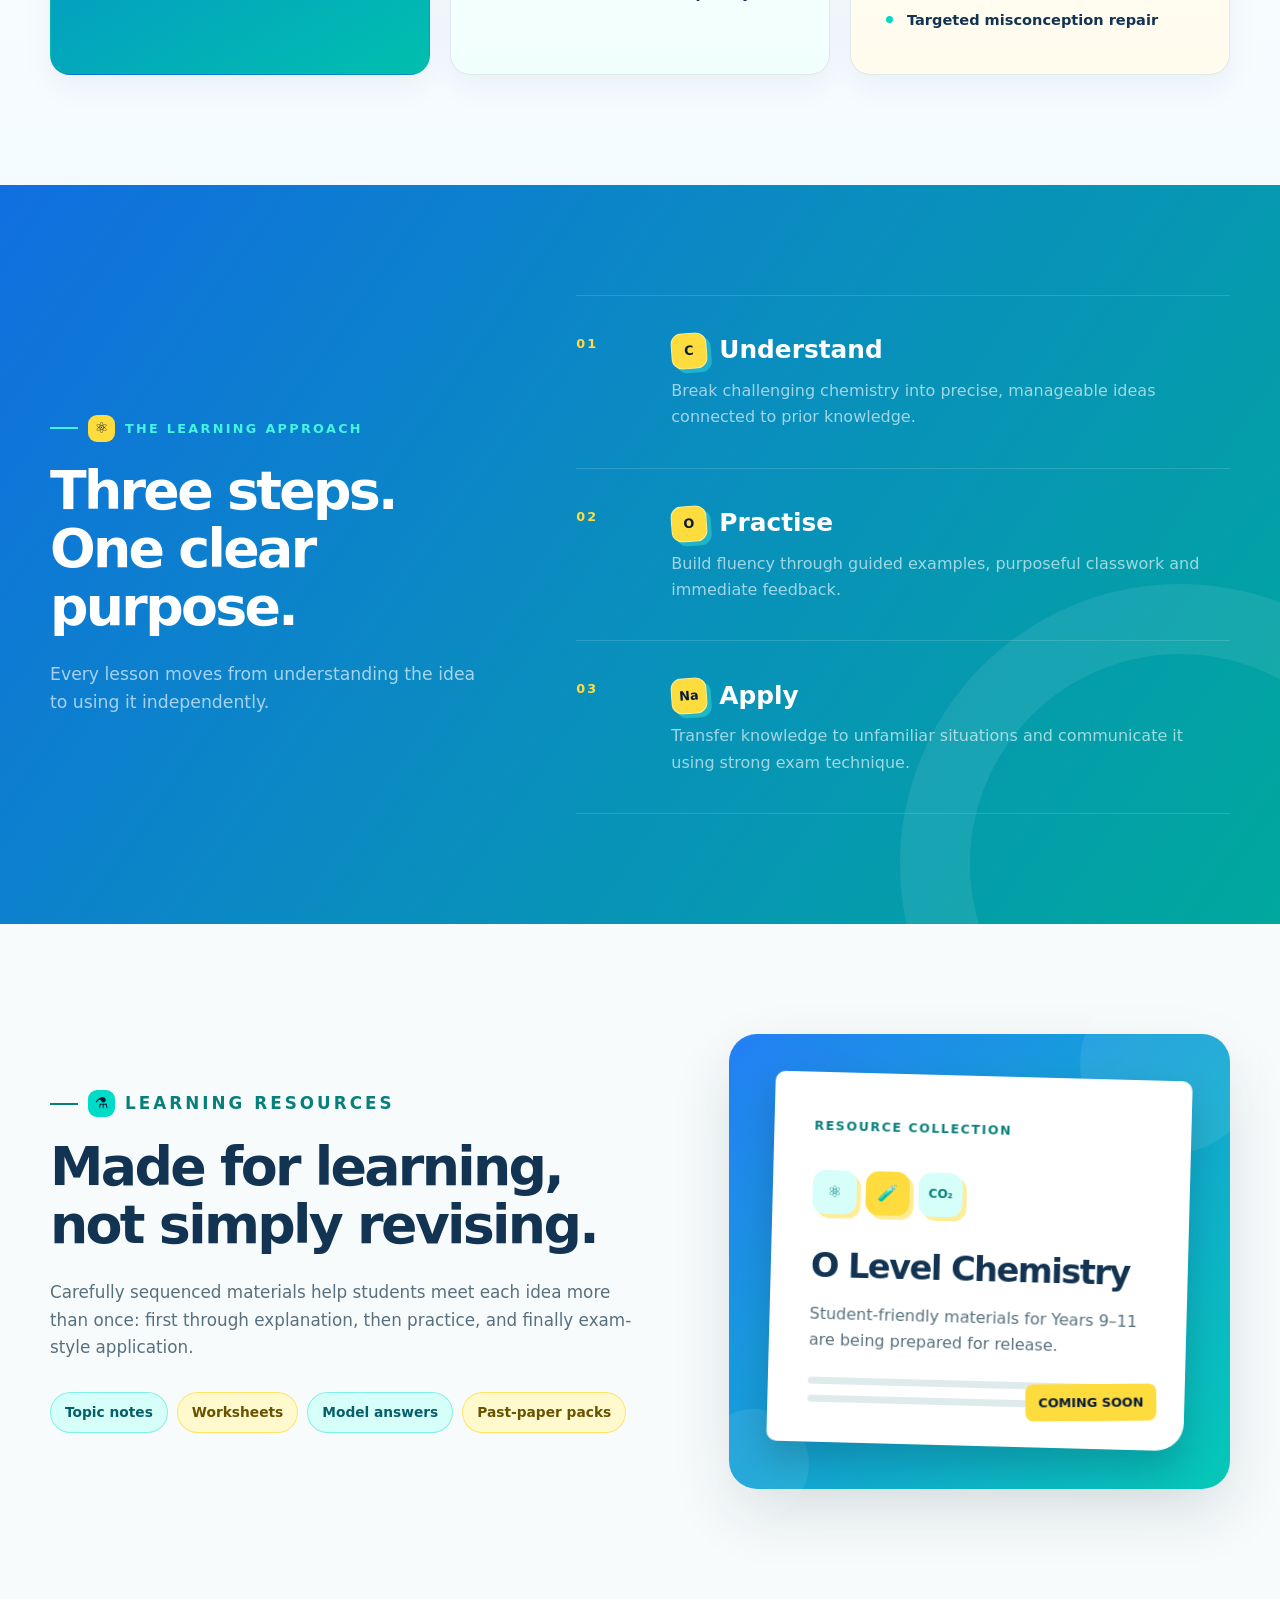
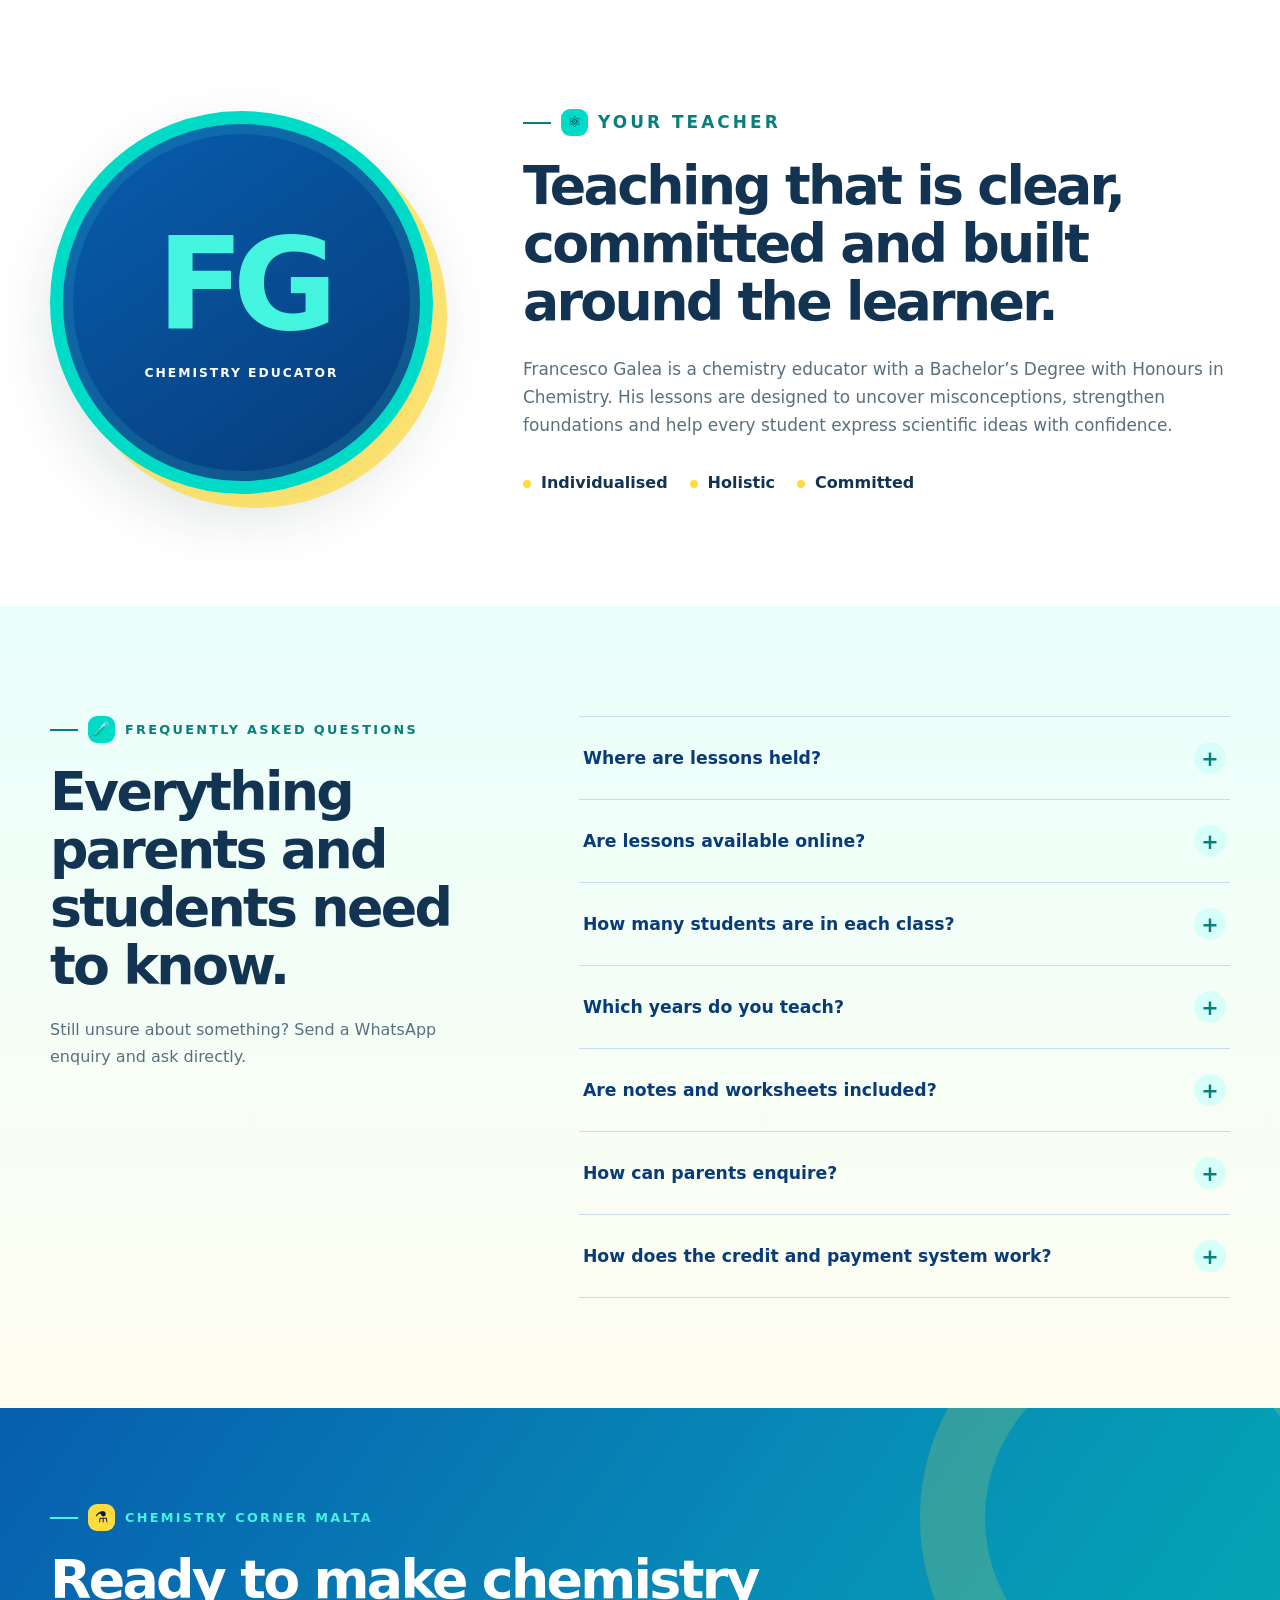
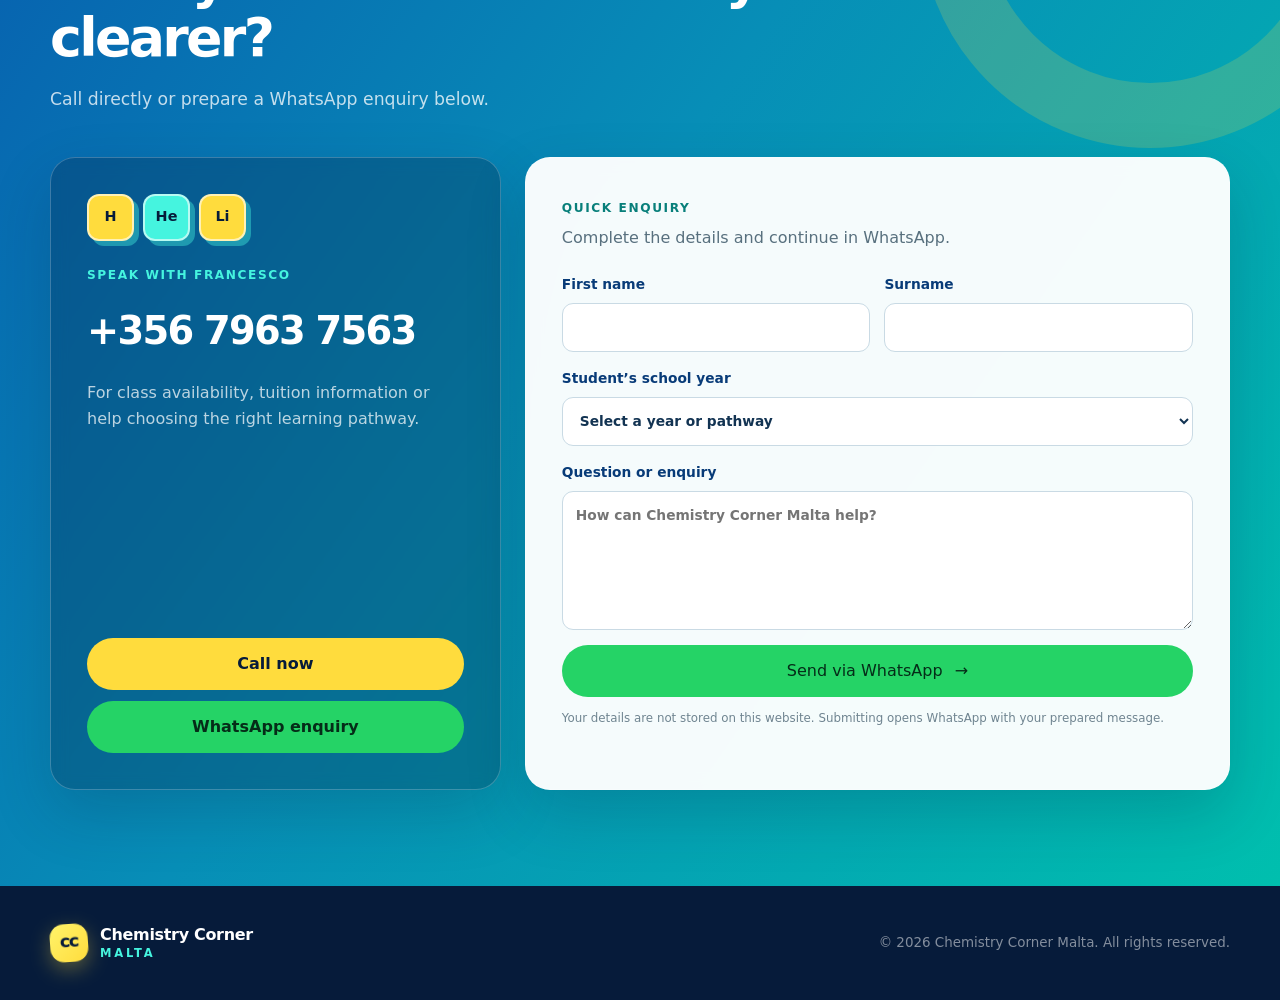
==== commit 7737ab5f: "Brighten design with chemistry accents" ====
--- a/index.html
+++ b/index.html
@@ -4,7 +4,7 @@
   <meta charset="utf-8">
   <meta name="viewport" content="width=device-width, initial-scale=1">
   <meta name="description" content="Chemistry Corner Malta offers clear, structured O Level chemistry tuition and carefully designed learning resources for students in Malta.">
-  <meta name="theme-color" content="#071d2b">
+  <meta name="theme-color" content="#061b3a">
   <title>Chemistry Corner Malta | O Level Chemistry Tuition</title>
   <link rel="stylesheet" href="styles.css">
 </head>
@@ -38,8 +38,14 @@
     <section class="hero">
       <img class="hero-image" src="assets/chemistry-hero.webp" alt="Chemistry notebook, molecular models and laboratory glassware on a study desk">
       <div class="hero-overlay"></div>
+      <div class="hero-motifs" aria-hidden="true">
+        <span class="motif-atom">⚛</span>
+        <span class="motif-formula motif-water">H₂O</span>
+        <span class="motif-formula motif-salt">NaCl</span>
+        <span class="motif-formula motif-ph">pH 7</span>
+      </div>
       <div class="container hero-content">
-        <p class="eyebrow"><span></span> O Level chemistry support in Malta</p>
+        <p class="eyebrow"><span></span><b aria-hidden="true">⚗</b> O Level chemistry support in Malta</p>
         <h1>Understand chemistry.<br><em>Build real confidence.</em></h1>
         <p class="hero-copy">Clear explanations, purposeful practice and carefully structured support for students who want chemistry to finally make sense.</p>
         <div class="hero-actions">
@@ -56,7 +62,7 @@
       <div class="container">
         <div class="section-heading split-heading">
           <div>
-            <p class="eyebrow dark"><span></span> Private tuition</p>
+            <p class="eyebrow dark"><span></span><b aria-hidden="true">🧪</b> Private tuition</p>
             <h2>Support matched to where each student is now.</h2>
           </div>
           <p>Lessons combine clear teaching, guided practice and exam-style application—so students develop understanding rather than memorising isolated answers.</p>
@@ -77,7 +83,7 @@
 
           <article class="service-card">
             <div class="card-number">02</div>
-            <div class="service-icon" aria-hidden="true">↺</div>
+            <div class="service-icon formula-icon" aria-hidden="true">H₂O</div>
             <h3>From Scratch</h3>
             <p>A careful rebuild of the essential foundations for students beginning chemistry or needing a fresh start.</p>
             <ul>
@@ -89,7 +95,7 @@
 
           <article class="service-card">
             <div class="card-number">03</div>
-            <div class="service-icon" aria-hidden="true">✓</div>
+            <div class="service-icon formula-icon" aria-hidden="true">e⁻</div>
             <h3>Exam preparation</h3>
             <p>Focused support that turns scientific understanding into clear, accurate and well-structured examination answers.</p>
             <ul>
@@ -105,22 +111,22 @@
     <section class="section approach" id="approach">
       <div class="container approach-layout">
         <div class="approach-intro">
-          <p class="eyebrow light"><span></span> The learning approach</p>
+          <p class="eyebrow light"><span></span><b aria-hidden="true">⚛</b> The learning approach</p>
           <h2>Three steps.<br>One clear purpose.</h2>
           <p>Every lesson moves from understanding the idea to using it independently.</p>
         </div>
         <ol class="steps">
           <li>
             <span class="step-number">01</span>
-            <div><h3>Understand</h3><p>Break challenging chemistry into precise, manageable ideas connected to prior knowledge.</p></div>
+            <div><h3><span class="step-icon" aria-hidden="true">C</span>Understand</h3><p>Break challenging chemistry into precise, manageable ideas connected to prior knowledge.</p></div>
           </li>
           <li>
             <span class="step-number">02</span>
-            <div><h3>Practise</h3><p>Build fluency through guided examples, purposeful classwork and immediate feedback.</p></div>
+            <div><h3><span class="step-icon" aria-hidden="true">O</span>Practise</h3><p>Build fluency through guided examples, purposeful classwork and immediate feedback.</p></div>
           </li>
           <li>
             <span class="step-number">03</span>
-            <div><h3>Apply</h3><p>Transfer knowledge to unfamiliar situations and communicate it using strong exam technique.</p></div>
+            <div><h3><span class="step-icon" aria-hidden="true">Na</span>Apply</h3><p>Transfer knowledge to unfamiliar situations and communicate it using strong exam technique.</p></div>
           </li>
         </ol>
       </div>
@@ -129,7 +135,7 @@
     <section class="section resources" id="resources">
       <div class="container resource-layout">
         <div class="resource-copy">
-          <p class="eyebrow dark"><span></span> Learning resources</p>
+          <p class="eyebrow dark"><span></span><b aria-hidden="true">⚗</b> Learning resources</p>
           <h2>Made for learning, not simply revising.</h2>
           <p>Carefully sequenced materials help students meet each idea more than once: first through explanation, then practice, and finally exam-style application.</p>
           <div class="resource-tags" aria-label="Resource types">
@@ -139,6 +145,7 @@
         <div class="resource-panel">
           <div class="resource-sheet">
             <span class="sheet-label">Resource collection</span>
+            <div class="sheet-icons" aria-hidden="true"><span>⚛</span><span>🧪</span><span>CO₂</span></div>
             <h3>O Level Chemistry</h3>
             <p>Student-friendly materials for Years 9–11 are being prepared for release.</p>
             <div class="sheet-line"></div><div class="sheet-line short"></div>
@@ -152,7 +159,7 @@
       <div class="container about-layout">
         <div class="about-monogram" aria-hidden="true"><span>FG</span><small>Chemistry educator</small></div>
         <div class="about-copy">
-          <p class="eyebrow dark"><span></span> Your teacher</p>
+          <p class="eyebrow dark"><span></span><b aria-hidden="true">⚛</b> Your teacher</p>
           <h2>Teaching that is clear, committed and built around the learner.</h2>
           <p>Francesco Galea is a chemistry educator with a Bachelor’s Degree with Honours in Chemistry. His lessons are designed to uncover misconceptions, strengthen foundations and help every student express scientific ideas with confidence.</p>
           <div class="values">
@@ -165,7 +172,7 @@
     <section class="section faq" id="faq">
       <div class="container faq-layout">
         <div class="faq-heading">
-          <p class="eyebrow dark"><span></span> Frequently asked questions</p>
+          <p class="eyebrow dark"><span></span><b aria-hidden="true">🧪</b> Frequently asked questions</p>
           <h2>Everything parents and students need to know.</h2>
           <p>Still unsure about something? Send a WhatsApp enquiry and ask directly.</p>
         </div>
@@ -205,13 +212,14 @@
     <section class="contact" id="contact">
       <div class="container">
         <div class="contact-heading">
-          <p class="eyebrow light"><span></span> Chemistry Corner Malta</p>
+          <p class="eyebrow light"><span></span><b aria-hidden="true">⚗</b> Chemistry Corner Malta</p>
           <h2>Ready to make chemistry clearer?</h2>
           <p>Call directly or prepare a WhatsApp enquiry below.</p>
         </div>
 
         <div class="contact-grid">
           <aside class="contact-card">
+            <div class="contact-chemistry" aria-hidden="true"><span>H</span><span>He</span><span>Li</span></div>
             <span class="contact-label">Speak with Francesco</span>
             <a class="phone-number" href="tel:+35679637563">+356 7963 7563</a>
             <p>For class availability, tuition information or help choosing the right learning pathway.</p>
--- a/styles.css
+++ b/styles.css
@@ -2,10 +2,10 @@
   --navy-950: #061b3a;
   --navy-900: #083b78;
   --navy-800: #075eaf;
-  --teal-500: #00c8ba;
-  --teal-400: #4ee7dc;
-  --teal-100: #d8fbf8;
-  --gold-500: #ffd447;
+  --teal-500: #00dbc8;
+  --teal-400: #45f4df;
+  --teal-100: #d6fffa;
+  --gold-500: #ffdc3d;
   --blue-500: #2388ff;
   --purple-500: #7567f8;
   --coral-500: #ff6f70;
@@ -32,7 +32,7 @@
 .site-header { position: absolute; inset: 0 0 auto; z-index: 20; color: var(--white); border-bottom: 1px solid rgba(255,255,255,.12); }
 .nav-wrap { height: 86px; display: flex; align-items: center; justify-content: space-between; gap: 28px; }
 .brand { display: inline-flex; align-items: center; gap: 12px; text-decoration: none; line-height: 1; }
-.brand-mark { width: 43px; height: 43px; display: grid; place-items: center; border-radius: 14px; background: linear-gradient(135deg, var(--gold-500), #ff8c55); color: var(--navy-950); font-size: .82rem; font-weight: 950; letter-spacing: -.05em; box-shadow: 0 7px 20px rgba(255,186,54,.24); transform: rotate(-4deg); }
+.brand-mark { width: 43px; height: 43px; display: grid; place-items: center; border-radius: 14px; background: linear-gradient(135deg, #fff36a, var(--gold-500)); color: var(--navy-950); font-size: .82rem; font-weight: 950; letter-spacing: -.05em; box-shadow: 0 7px 20px rgba(255,220,61,.32); transform: rotate(-4deg); }
 .brand strong { display: block; font-size: 1rem; letter-spacing: -.02em; }
 .brand small { display: block; margin-top: 5px; font-size: .72rem; font-weight: 800; letter-spacing: .24em; text-transform: uppercase; color: var(--teal-400); }
 nav { display: flex; align-items: center; gap: 30px; }
@@ -40,18 +40,27 @@
 nav a:not(.nav-cta)::after { content: ""; position: absolute; left: 0; right: 100%; bottom: -8px; height: 2px; background: var(--teal-400); transition: right .2s ease; }
 nav a:hover, nav a:focus-visible { color: var(--white); }
 nav a:hover::after, nav a:focus-visible::after { right: 0; }
-.nav-cta { padding: 10px 18px; border: 1px solid rgba(255,255,255,.45); border-radius: 999px; }
+.nav-cta { padding: 10px 18px; border: 0; border-radius: 999px; background: var(--gold-500); color: var(--navy-950); box-shadow: 0 8px 22px rgba(255,220,61,.22); }
 .menu-toggle { display: none; width: 46px; height: 42px; padding: 9px; border: 0; border-radius: 10px; background: rgba(255,255,255,.1); color: white; }
 .menu-toggle span:not(.sr-only) { display: block; height: 2px; margin: 5px 0; background: currentColor; }
 
 .hero { min-height: 760px; position: relative; display: grid; align-items: center; overflow: hidden; background: var(--navy-950); color: var(--white); }
 .hero-image { position: absolute; inset: 0; width: 100%; height: 100%; object-fit: cover; object-position: 65% center; opacity: .84; }
 .hero-overlay { position: absolute; inset: 0; background: linear-gradient(90deg, rgba(6,27,58,.98) 0%, rgba(7,59,120,.90) 38%, rgba(0,122,156,.23) 76%, rgba(6,27,58,.18) 100%), linear-gradient(0deg, rgba(6,27,58,.72), transparent 40%); }
+.hero-motifs { position: absolute; z-index: 1; inset: 130px max(3vw, 30px) auto auto; width: min(39vw, 520px); height: 520px; pointer-events: none; }
+.hero-motifs span { position: absolute; display: grid; place-items: center; color: var(--navy-950); background: var(--gold-500); box-shadow: 0 16px 35px rgba(6,27,58,.2); }
+.motif-atom { top: 5%; right: 12%; width: 92px; height: 92px; border-radius: 30px; font-size: 3rem; transform: rotate(8deg); }
+.motif-formula { min-width: 82px; height: 55px; padding: 0 18px; border: 2px solid rgba(255,255,255,.7); border-radius: 18px; font-size: 1.1rem; font-weight: 900; letter-spacing: -.02em; }
+.motif-water { top: 33%; right: 43%; background: var(--teal-400) !important; transform: rotate(-8deg); }
+.motif-salt { top: 61%; right: 8%; transform: rotate(7deg); }
+.motif-ph { top: 78%; right: 48%; background: #fff !important; color: var(--navy-800) !important; transform: rotate(-4deg); }
 .hero-content { position: relative; z-index: 2; padding-top: 108px; }
 .eyebrow { display: flex; align-items: center; gap: 10px; margin: 0 0 20px; color: var(--teal-400); font-size: .8rem; font-weight: 800; letter-spacing: .18em; text-transform: uppercase; }
 .eyebrow span { width: 28px; height: 2px; background: currentColor; }
+.eyebrow b { display: inline-grid; place-items: center; width: 27px; height: 27px; border-radius: 9px; color: var(--navy-950); background: var(--gold-500); font-size: .95rem; letter-spacing: 0; }
 .eyebrow.dark { color: #087f7a; }
 .eyebrow.light { color: var(--teal-400); }
+.eyebrow.dark b { background: var(--teal-500); }
 h1, h2, h3 { margin-top: 0; line-height: 1.08; }
 h1 { max-width: 760px; margin-bottom: 24px; font-size: clamp(3rem, 6.6vw, 5.8rem); letter-spacing: -.065em; }
 h1 em { color: var(--teal-400); font-style: normal; }
@@ -64,7 +73,7 @@
 .button-secondary { border: 1px solid rgba(255,255,255,.38); color: var(--white); }
 .button-secondary:hover { background: rgba(255,255,255,.08); }
 .year-list { display: flex; flex-wrap: wrap; gap: 10px; margin: 52px 0 0; padding: 0; list-style: none; }
-.year-list li { padding: 7px 13px; border-radius: 999px; border: 1px solid rgba(255,255,255,.16); color: rgba(255,255,255,.7); font-size: .82rem; font-weight: 700; }
+.year-list li { padding: 7px 13px; border-radius: 999px; border: 1px solid rgba(69,244,223,.42); color: #eafffc; background: rgba(0,219,200,.11); font-size: .82rem; font-weight: 700; }
 
 .section { padding: 110px 0; }
 .section-heading { margin-bottom: 48px; }
@@ -72,17 +81,18 @@
 .section h2, .contact h2 { margin-bottom: 0; font-size: clamp(2.25rem, 4.2vw, 4rem); letter-spacing: -.05em; }
 .split-heading > p { margin: 0 0 5px; color: var(--muted); font-size: 1.05rem; }
 .lessons { position: relative; overflow: hidden; background: linear-gradient(180deg, #fff, #f4fbff); }
-.lessons::before { content: ""; position: absolute; width: 350px; height: 350px; right: -210px; top: 90px; border-radius: 50%; background: rgba(35,136,255,.1); }
+.lessons::before { content: ""; position: absolute; width: 350px; height: 350px; right: -210px; top: 90px; border-radius: 50%; background: rgba(0,219,200,.14); box-shadow: -80px 250px 0 rgba(255,220,61,.09); }
 .service-grid { display: grid; grid-template-columns: repeat(3, 1fr); gap: 20px; }
 .service-card { position: relative; min-height: 430px; padding: 34px; overflow: hidden; border: 1px solid var(--line); border-radius: var(--radius); background: var(--white); box-shadow: 0 12px 32px rgba(16,43,59,.05); transition: transform .25s ease, box-shadow .25s ease; }
 .service-card:hover { transform: translateY(-6px); box-shadow: var(--shadow); }
-.service-card.featured { color: var(--white); border-color: transparent; background: linear-gradient(150deg, #1076e5, #00a99f); }
-.service-card:nth-child(2) { border-top: 5px solid var(--coral-500); background: linear-gradient(180deg, #fff, #fff8f8); }
+.service-card.featured { color: var(--white); border-color: transparent; background: linear-gradient(150deg, #0877d8, #00bfae); }
+.service-card:nth-child(2) { border-top: 5px solid var(--teal-500); background: linear-gradient(180deg, #fff, #f1fffc); }
 .service-card:nth-child(3) { border-top: 5px solid var(--gold-500); background: linear-gradient(180deg, #fff, #fffbed); }
 .card-number { position: absolute; top: 24px; right: 28px; color: #c6d6dc; font-size: .77rem; font-weight: 800; letter-spacing: .12em; }
 .featured .card-number { color: rgba(255,255,255,.35); }
-.service-icon { width: 56px; height: 56px; margin-bottom: 46px; display: grid; place-items: center; border-radius: 17px; background: var(--teal-100); color: #087f7a; font-size: 1.65rem; font-weight: 800; }
-.featured .service-icon { background: var(--teal-500); color: var(--navy-950); }
+.service-icon { width: 62px; height: 62px; margin-bottom: 43px; display: grid; place-items: center; border: 2px solid rgba(0,219,200,.22); border-radius: 20px; background: var(--teal-100); color: #087f7a; font-size: 1.8rem; font-weight: 850; box-shadow: 7px 7px 0 rgba(255,220,61,.5); transform: rotate(-3deg); }
+.service-icon.formula-icon { font-size: 1.15rem; letter-spacing: -.04em; }
+.featured .service-icon { border-color: rgba(255,255,255,.5); background: var(--gold-500); color: var(--navy-950); box-shadow: 7px 7px 0 rgba(69,244,223,.5); }
 .service-card h3 { margin-bottom: 17px; font-size: 1.55rem; letter-spacing: -.03em; }
 .service-card p { color: var(--muted); }
 .featured p { color: rgba(255,255,255,.7); }
@@ -102,6 +112,8 @@
 .steps li { display: grid; grid-template-columns: 75px 1fr; gap: 20px; padding: 37px 0; border-bottom: 1px solid rgba(255,255,255,.15); }
 .step-number { color: var(--gold-500); font-size: .8rem; font-weight: 850; letter-spacing: .16em; }
 .steps h3 { margin-bottom: 9px; font-size: 1.55rem; }
+.steps h3 { display: flex; align-items: center; gap: 12px; }
+.step-icon { width: 36px; height: 36px; flex: 0 0 36px; display: grid; place-items: center; border: 1px solid rgba(255,255,255,.42); border-radius: 11px; background: var(--gold-500); color: var(--navy-950); font-size: .8rem; font-weight: 900; box-shadow: 4px 4px 0 rgba(69,244,223,.38); transform: rotate(-4deg); }
 .steps p { max-width: 570px; margin: 0; color: rgba(255,255,255,.62); }
 
 .resources { background: var(--paper); }
@@ -109,21 +121,26 @@
 .resource-copy h2 { margin-bottom: 25px; }
 .resource-copy > p { max-width: 620px; color: var(--muted); font-size: 1.05rem; }
 .resource-tags { display: flex; flex-wrap: wrap; gap: 9px; margin-top: 30px; }
-.resource-tags span { padding: 8px 14px; border: 1px solid #c7dade; border-radius: 999px; color: #315261; background: rgba(255,255,255,.6); font-size: .86rem; font-weight: 700; }
+.resource-tags span { padding: 8px 14px; border: 1px solid rgba(0,219,200,.4); border-radius: 999px; color: #075f69; background: var(--teal-100); font-size: .86rem; font-weight: 750; }
+.resource-tags span:nth-child(even) { border-color: rgba(255,220,61,.7); background: #fff9ce; color: #685400; }
 .resource-panel { position: relative; padding: 42px; border-radius: 28px; background: linear-gradient(135deg, #237ff4, #04c8b7); box-shadow: var(--shadow); }
 .resource-panel::before, .resource-panel::after { content: ""; position: absolute; border-radius: 50%; background: rgba(255,255,255,.08); }
 .resource-panel::before { width: 180px; height: 180px; top: -60px; right: -30px; }
 .resource-panel::after { width: 110px; height: 110px; bottom: -30px; left: -30px; }
 .resource-sheet { position: relative; z-index: 1; min-height: 360px; padding: 40px; border-radius: 10px 10px 28px 10px; background: var(--white); box-shadow: 0 18px 38px rgba(0,0,0,.18); transform: rotate(1.5deg); }
 .sheet-label { color: #087f7a; font-size: .78rem; font-weight: 850; letter-spacing: .13em; text-transform: uppercase; }
-.resource-sheet h3 { margin: 60px 0 16px; font-size: 2.1rem; letter-spacing: -.045em; }
+.sheet-icons { display: flex; gap: 9px; margin-top: 32px; }
+.sheet-icons span { width: 44px; height: 44px; display: grid; place-items: center; border-radius: 13px; background: var(--teal-100); color: #087f7a; font-weight: 900; box-shadow: 4px 4px 0 rgba(255,220,61,.55); }
+.sheet-icons span:nth-child(2) { background: var(--gold-500); color: var(--navy-950); }
+.sheet-icons span:nth-child(3) { font-size: .75rem; }
+.resource-sheet h3 { margin: 34px 0 16px; font-size: 2.1rem; letter-spacing: -.045em; }
 .resource-sheet p { color: var(--muted); }
 .sheet-line { height: 7px; margin-top: 24px; border-radius: 999px; background: #dfeaed; }
 .sheet-line.short { width: 68%; margin-top: 11px; }
 .coming-soon { position: absolute; right: 28px; bottom: 28px; padding: 8px 13px; border-radius: 8px; background: var(--gold-500); color: var(--navy-950); font-size: .8rem; font-weight: 850; text-transform: uppercase; transform: rotate(-2deg); }
 
 .about-layout { display: grid; grid-template-columns: .65fr 1.2fr; gap: 90px; align-items: center; }
-.about-monogram { aspect-ratio: 1; display: grid; place-items: center; align-content: center; border-radius: 50%; color: var(--white); background: var(--navy-800); box-shadow: inset 0 0 0 18px rgba(53,209,199,.12), var(--shadow); }
+.about-monogram { position: relative; aspect-ratio: 1; display: grid; place-items: center; align-content: center; border: 13px solid var(--teal-500); border-radius: 50%; color: var(--white); background: linear-gradient(145deg, var(--navy-800), #083b78); box-shadow: inset 0 0 0 10px rgba(69,244,223,.12), 14px 14px 0 rgba(255,220,61,.72), var(--shadow); }
 .about-monogram span { font-size: clamp(4.5rem, 10vw, 8rem); line-height: 1; font-weight: 850; letter-spacing: -.09em; color: var(--teal-400); }
 .about-monogram small { margin-top: 14px; font-size: .77rem; font-weight: 800; letter-spacing: .16em; text-transform: uppercase; }
 .about-copy h2 { margin-bottom: 25px; }
@@ -132,7 +149,7 @@
 .values span { position: relative; padding-left: 18px; font-weight: 800; }
 .values span::before { content: ""; position: absolute; left: 0; top: .62em; width: 8px; height: 8px; border-radius: 50%; background: var(--gold-500); }
 
-.faq { background: linear-gradient(180deg, #effaff, #fff); }
+.faq { background: linear-gradient(180deg, #eafffc, #fffdf0); }
 .faq-layout { display: grid; grid-template-columns: .75fr 1.1fr; gap: 85px; align-items: start; }
 .faq-heading { position: sticky; top: 110px; }
 .faq-heading h2 { margin-bottom: 22px; }
@@ -145,13 +162,18 @@
 .faq-list details[open] summary span { transform: rotate(45deg); background: var(--gold-500); color: var(--navy-950); }
 .faq-list details p { margin: -7px 50px 25px 4px; color: var(--muted); }
 
-.contact { padding: 96px 0; color: var(--white); background: linear-gradient(125deg, #5948d9 0%, #177fe8 52%, #00a99f 100%); }
+.contact { position: relative; overflow: hidden; padding: 96px 0; color: var(--white); background: linear-gradient(125deg, #075eaf 0%, #078eb7 45%, #00bfae 100%); }
+.contact::after { content: ""; position: absolute; right: -100px; top: -120px; width: 330px; height: 330px; border: 65px solid rgba(255,220,61,.18); border-radius: 50%; pointer-events: none; }
+.contact .container { position: relative; z-index: 1; }
 .contact-heading { max-width: 780px; margin-bottom: 43px; }
 .contact-heading h2 { margin-bottom: 18px; }
 .contact-heading > p:last-child { margin-bottom: 0; color: rgba(255,255,255,.76); font-size: 1.08rem; }
 .contact-grid { display: grid; grid-template-columns: .78fr 1.22fr; gap: 24px; align-items: stretch; }
 .contact-card, .enquiry-form { padding: 36px; border: 1px solid rgba(255,255,255,.22); border-radius: 25px; background: rgba(6,27,58,.28); box-shadow: 0 24px 60px rgba(6,27,58,.18); backdrop-filter: blur(8px); }
 .contact-card { display: flex; flex-direction: column; align-items: flex-start; }
+.contact-chemistry { display: flex; gap: 9px; margin-bottom: 24px; }
+.contact-chemistry span { width: 47px; height: 47px; display: grid; place-items: center; border: 2px solid rgba(255,255,255,.62); border-radius: 12px; background: var(--gold-500); color: var(--navy-950); font-size: .9rem; font-weight: 900; box-shadow: 5px 5px 0 rgba(69,244,223,.4); }
+.contact-chemistry span:nth-child(2) { background: var(--teal-400); }
 .contact-label, .form-title > span { color: var(--teal-400); font-size: .76rem; font-weight: 850; letter-spacing: .13em; text-transform: uppercase; }
 .phone-number { margin: 14px 0 18px; color: var(--white); text-decoration: none; font-size: clamp(1.75rem, 3vw, 2.45rem); font-weight: 850; letter-spacing: -.045em; }
 .phone-number:hover, .phone-number:focus-visible { color: var(--gold-500); }
@@ -184,10 +206,13 @@
   nav { position: absolute; top: 76px; left: 20px; right: 20px; display: none; padding: 18px; flex-direction: column; align-items: stretch; gap: 8px; border-radius: 16px; color: var(--white); background: rgba(4,19,30,.98); box-shadow: var(--shadow); }
   nav.open { display: flex; }
   nav a { padding: 10px 12px; }
-  .nav-cta { text-align: center; background: var(--teal-500); color: var(--navy-950); border: 0; }
+  .nav-cta { text-align: center; background: var(--gold-500); color: var(--navy-950); border: 0; }
   .hero { min-height: 720px; }
   .hero-image { object-position: 73% center; opacity: .48; }
   .hero-overlay { background: linear-gradient(90deg, rgba(6,27,58,.98), rgba(7,59,120,.68)), linear-gradient(0deg, rgba(6,27,58,.82), transparent); }
+  .hero-motifs { right: -25px; width: 330px; opacity: .65; }
+  .motif-atom { right: 5%; }
+  .motif-water { right: 38%; }
   .split-heading, .approach-layout, .resource-layout, .about-layout, .faq-layout, .contact-grid { grid-template-columns: 1fr; gap: 45px; }
   .service-grid { grid-template-columns: 1fr; }
   .service-card { min-height: auto; }
@@ -203,6 +228,10 @@
   .brand strong { font-size: .92rem; }
   .hero { min-height: 700px; }
   .hero-content { padding-top: 96px; }
+  .hero-motifs { inset: 115px -48px auto auto; width: 215px; height: 470px; opacity: .45; }
+  .motif-atom { width: 70px; height: 70px; border-radius: 23px; font-size: 2.2rem; }
+  .motif-formula { min-width: 66px; height: 44px; padding: 0 12px; font-size: .9rem; }
+  .motif-salt, .motif-ph { display: none !important; }
   h1 { font-size: clamp(2.75rem, 15vw, 4.2rem); }
   .hero-copy { font-size: 1rem; }
   .hero-actions { align-items: stretch; flex-direction: column; }
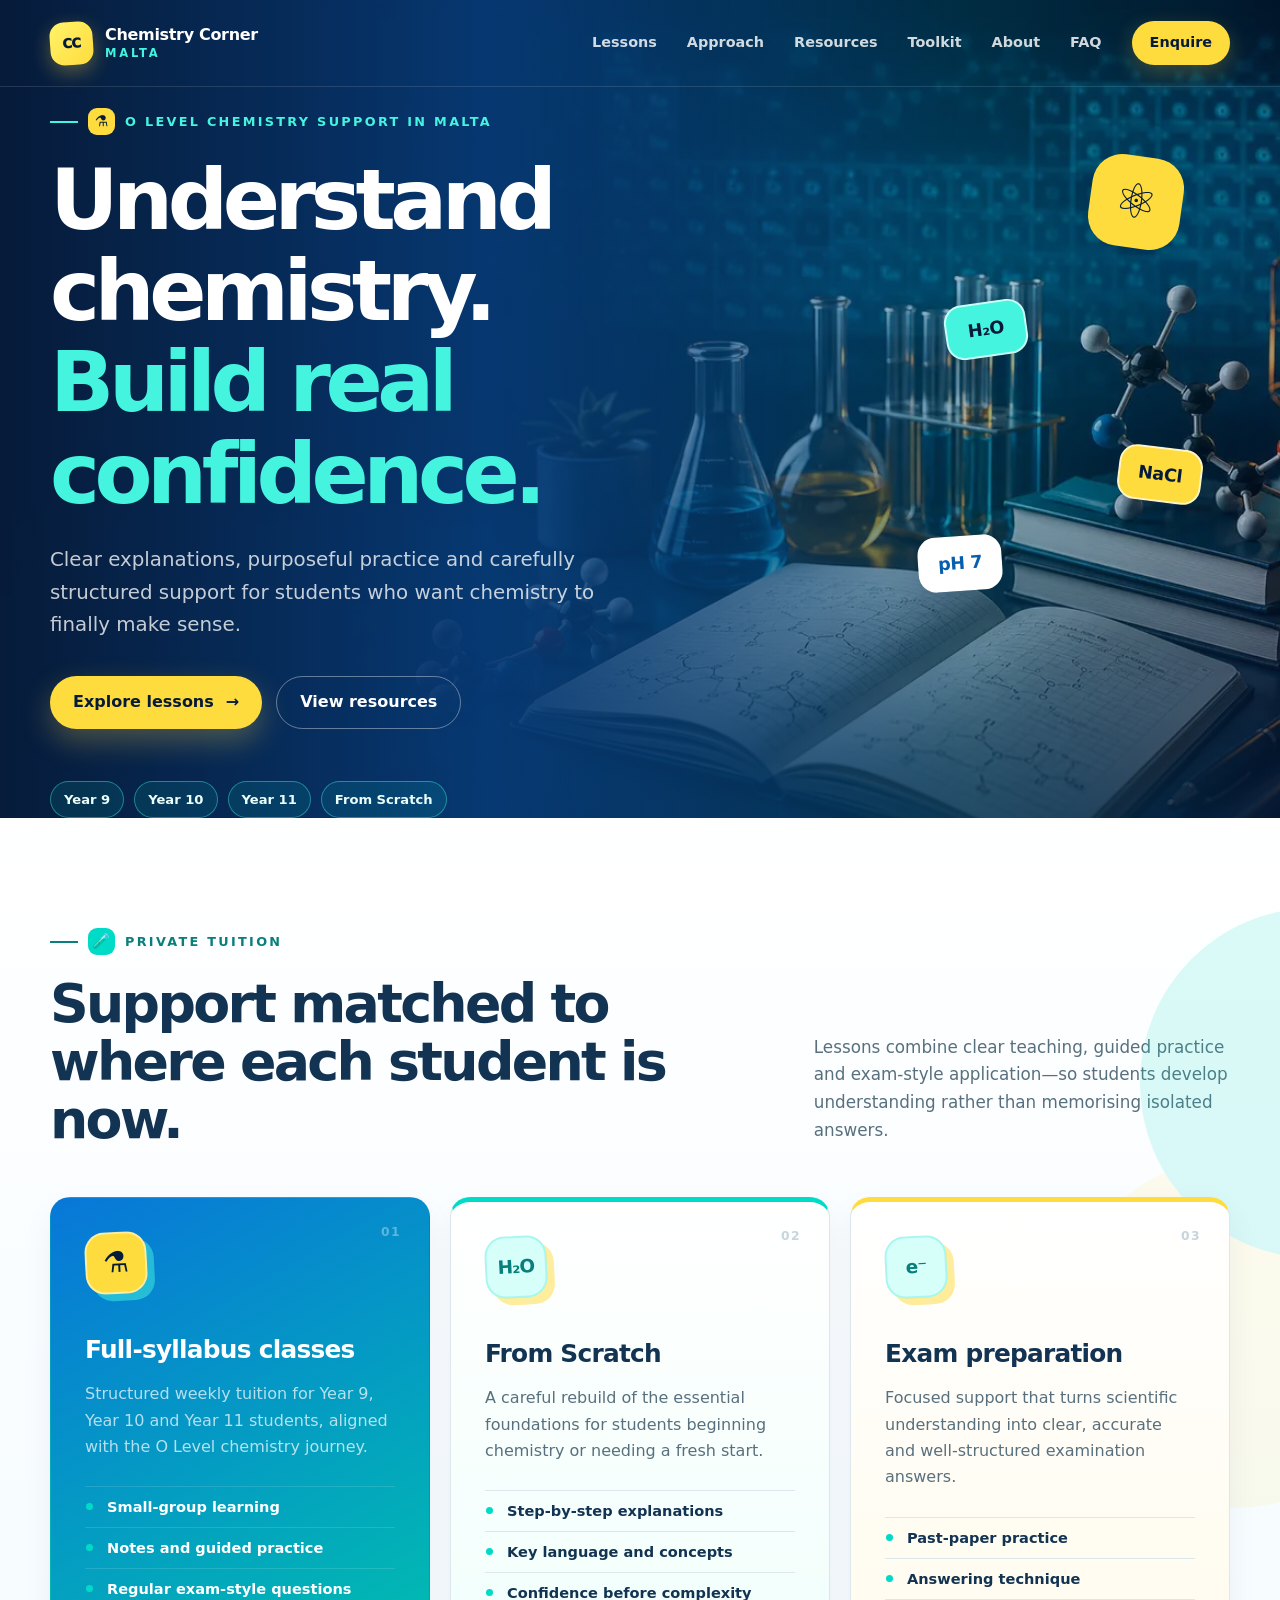
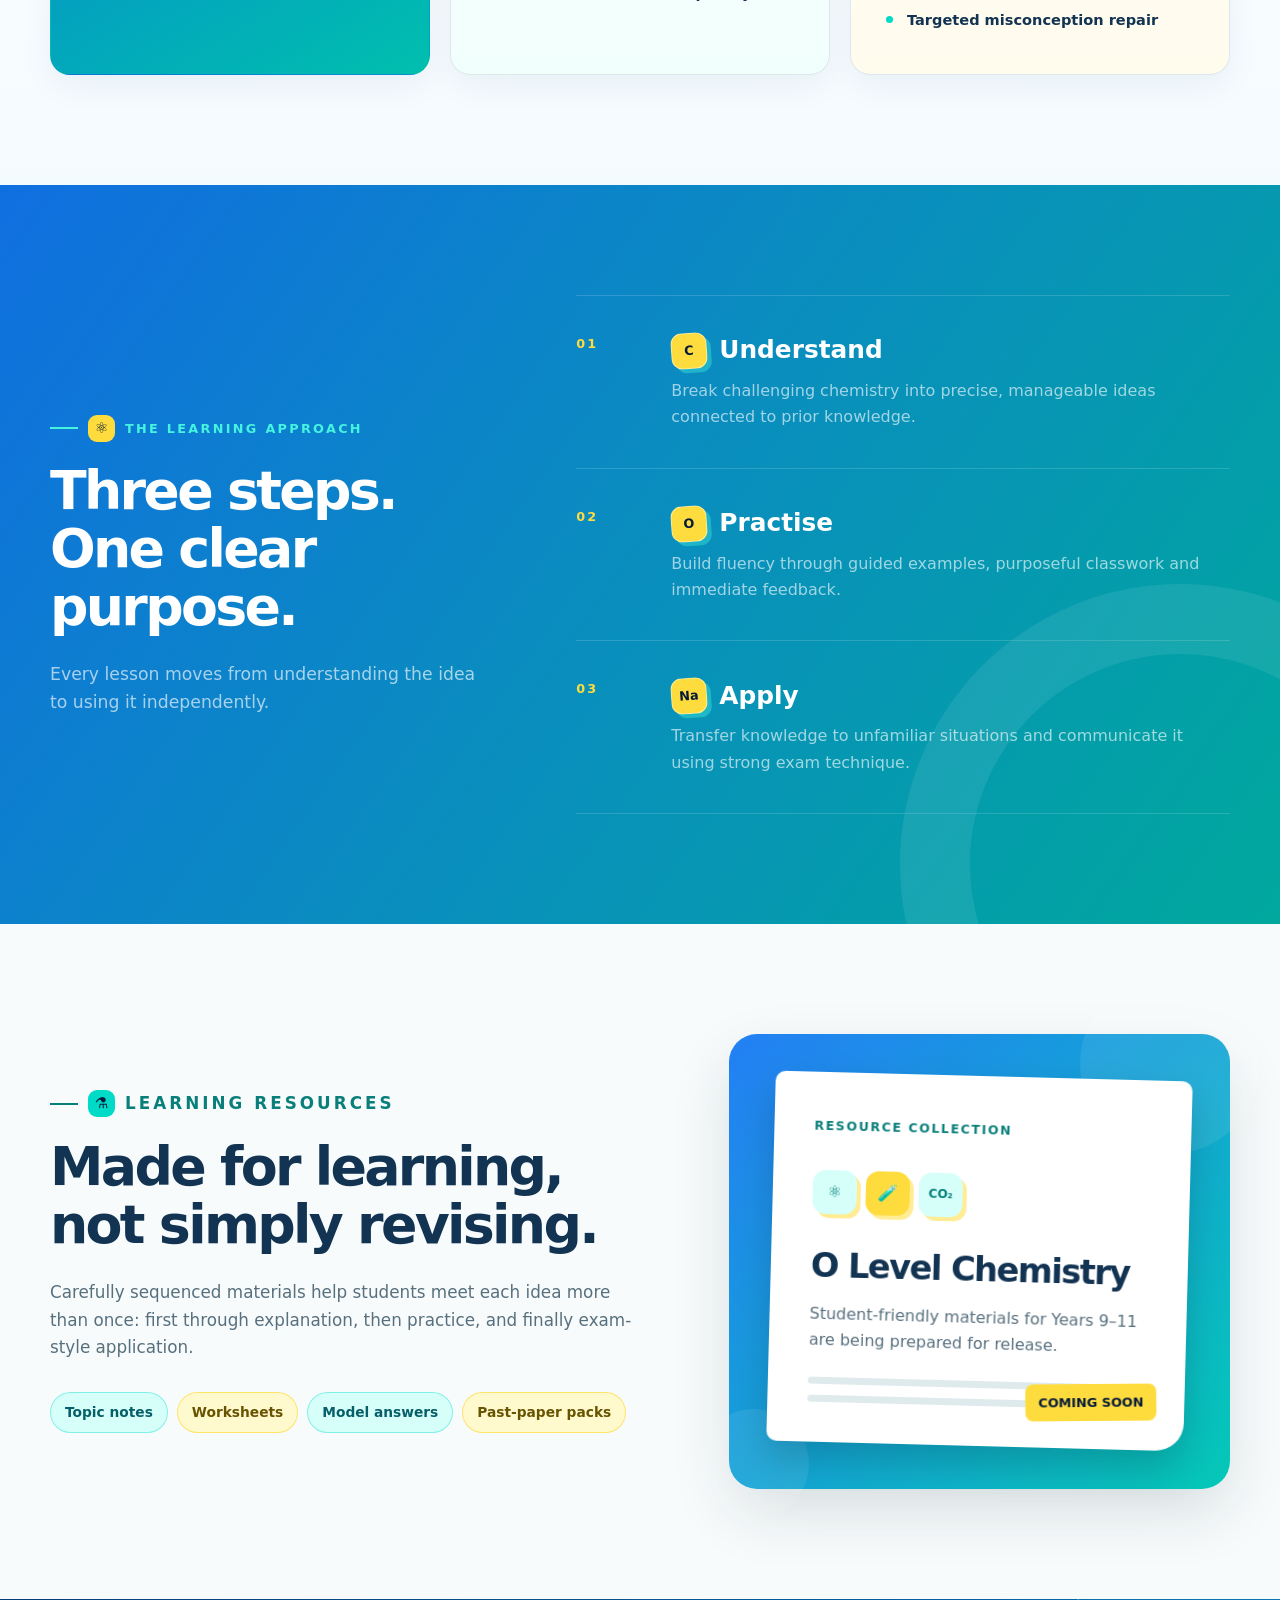
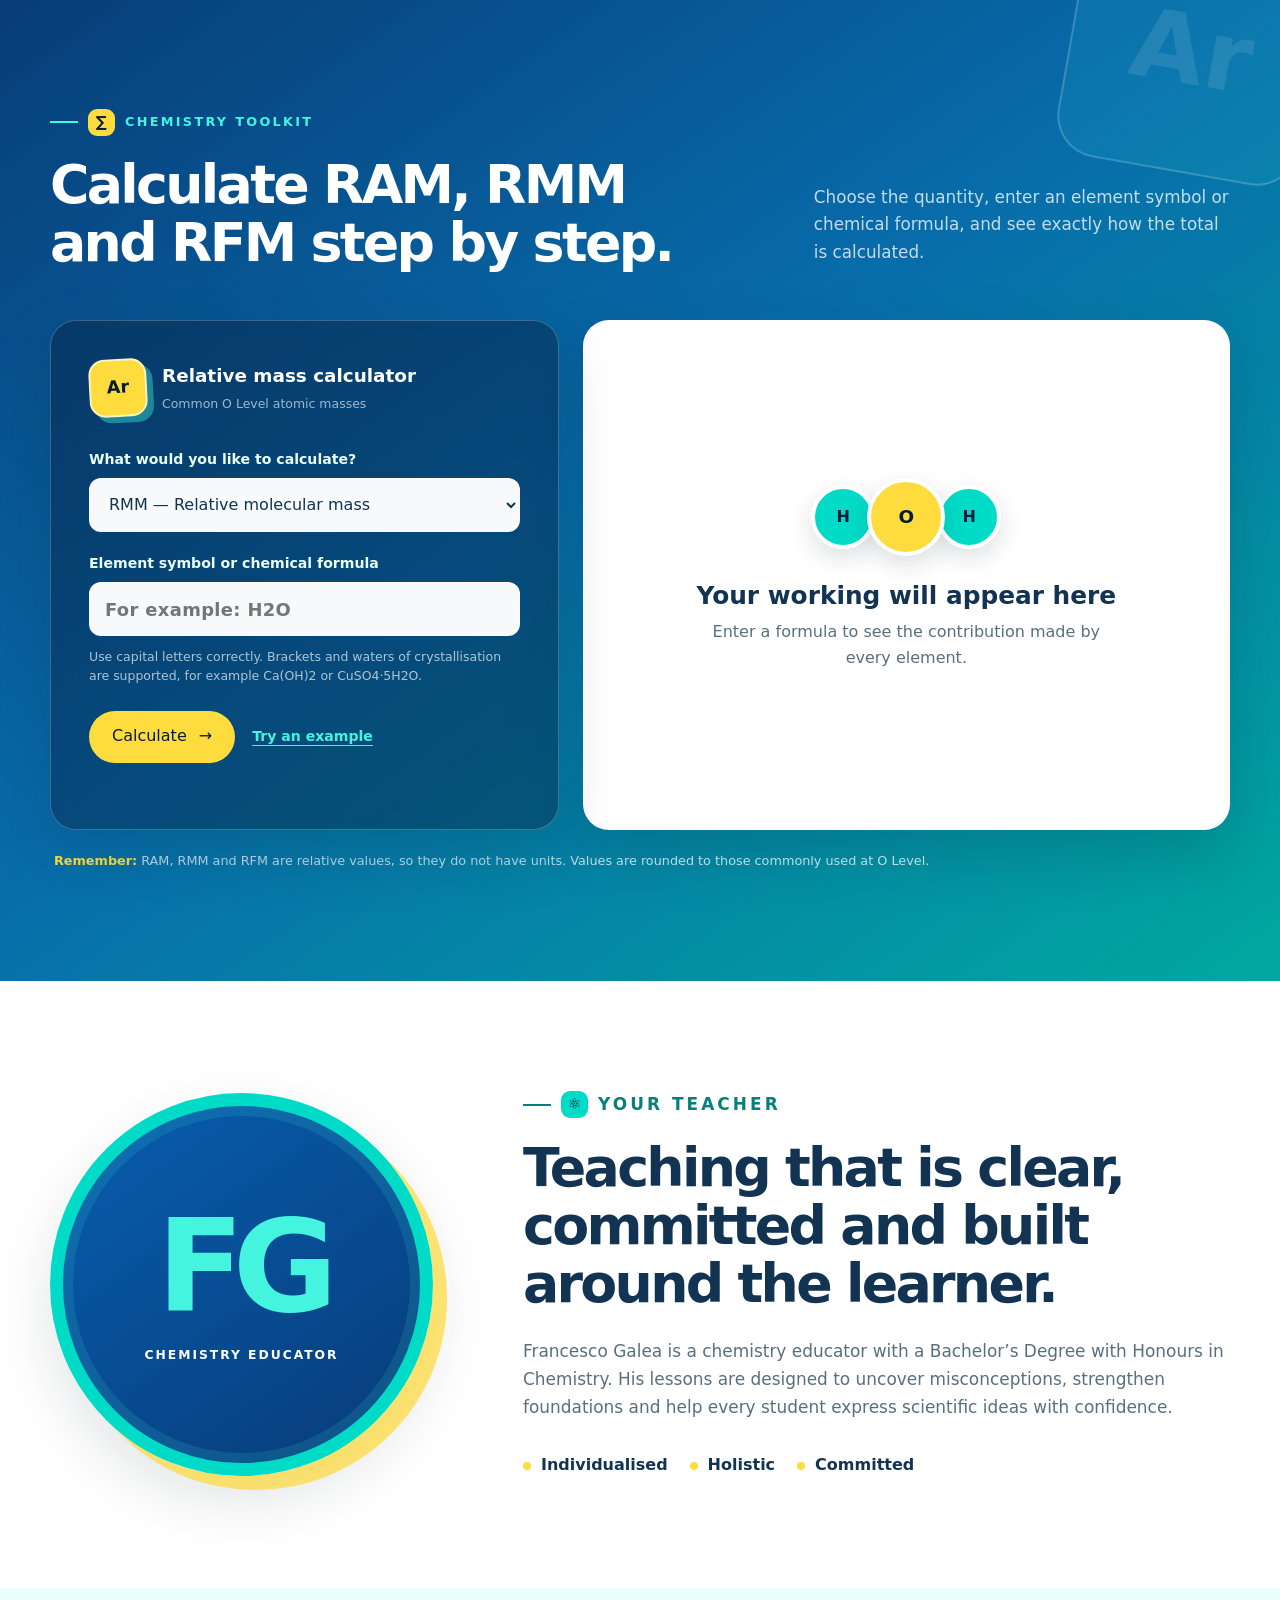
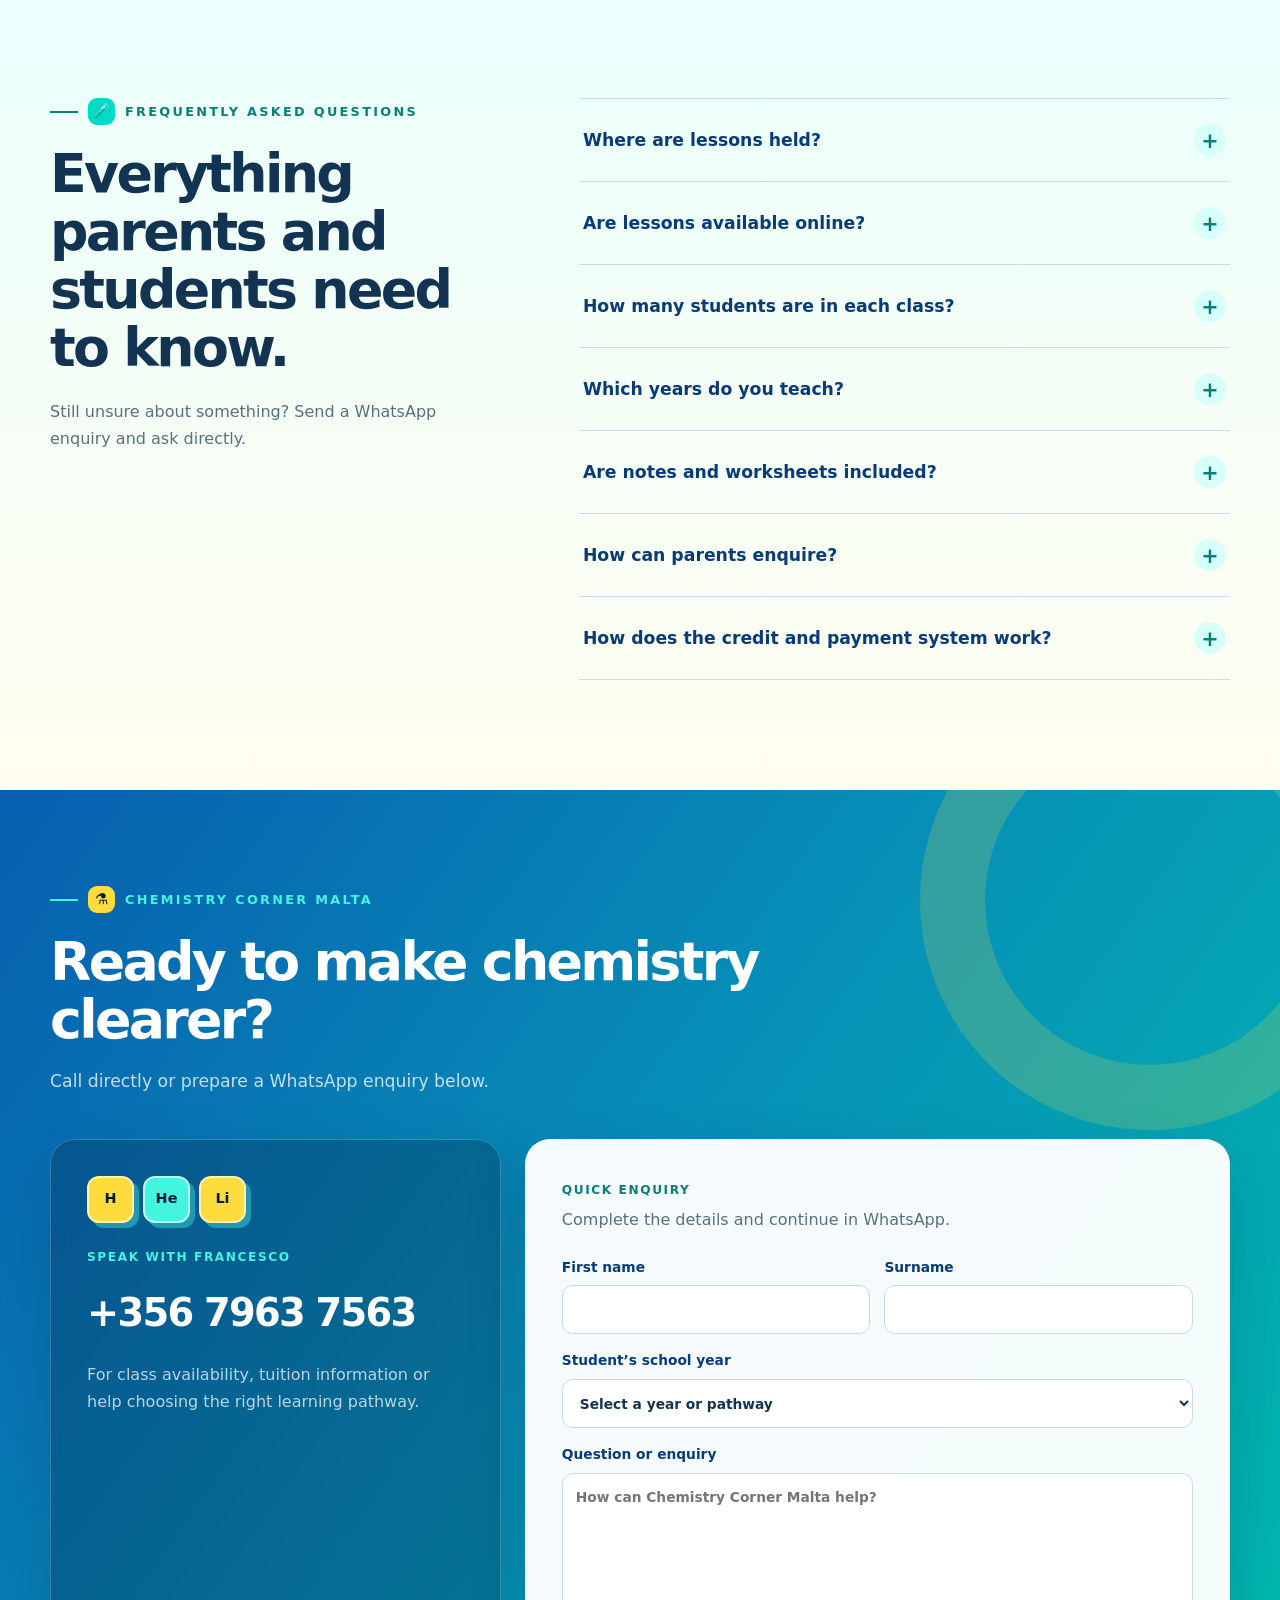
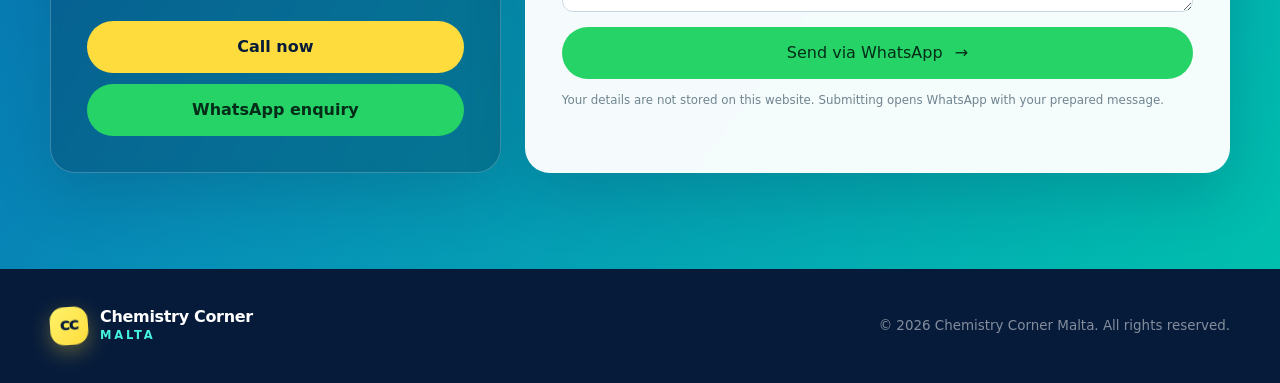
==== commit 01a32c60: "Add RAM RMM and RFM chemistry calculator" ====
--- a/index.html
+++ b/index.html
@@ -27,6 +27,7 @@
         <a href="#lessons">Lessons</a>
         <a href="#approach">Approach</a>
         <a href="#resources">Resources</a>
+        <a href="#toolkit">Toolkit</a>
         <a href="#about">About</a>
         <a href="#faq">FAQ</a>
         <a class="nav-cta" href="#contact">Enquire</a>
@@ -152,6 +153,52 @@
             <span class="coming-soon">Coming soon</span>
           </div>
         </div>
+      </div>
+    </section>
+
+    <section class="section toolkit" id="toolkit">
+      <div class="container">
+        <div class="section-heading split-heading toolkit-heading">
+          <div>
+            <p class="eyebrow dark"><span></span><b aria-hidden="true">∑</b> Chemistry Toolkit</p>
+            <h2>Calculate RAM, RMM and RFM step by step.</h2>
+          </div>
+          <p>Choose the quantity, enter an element symbol or chemical formula, and see exactly how the total is calculated.</p>
+        </div>
+
+        <div class="calculator-shell">
+          <form class="mass-calculator" id="mass-calculator">
+            <div class="calculator-title">
+              <span class="calculator-symbol" aria-hidden="true">Ar</span>
+              <div><strong>Relative mass calculator</strong><small>Common O Level atomic masses</small></div>
+            </div>
+
+            <label for="mass-type">What would you like to calculate?</label>
+            <select id="mass-type" name="massType">
+              <option value="RAM">RAM — Relative atomic mass</option>
+              <option value="RMM" selected>RMM — Relative molecular mass</option>
+              <option value="RFM">RFM — Relative formula mass</option>
+            </select>
+
+            <label for="chemical-formula">Element symbol or chemical formula</label>
+            <input id="chemical-formula" name="formula" type="text" inputmode="text" autocomplete="off" autocapitalize="characters" spellcheck="false" placeholder="For example: H2O" aria-describedby="formula-help" required>
+            <p class="formula-help" id="formula-help">Use capital letters correctly. Brackets and waters of crystallisation are supported, for example Ca(OH)2 or CuSO4·5H2O.</p>
+
+            <div class="calculator-actions">
+              <button class="button calculate-button" type="submit">Calculate <span aria-hidden="true">→</span></button>
+              <button class="example-button" id="mass-example" type="button">Try an example</button>
+            </div>
+          </form>
+
+          <div class="calculator-result" id="mass-result" aria-live="polite">
+            <div class="result-empty">
+              <div class="result-molecule" aria-hidden="true"><span>H</span><span>O</span><span>H</span></div>
+              <h3>Your working will appear here</h3>
+              <p>Enter a formula to see the contribution made by every element.</p>
+            </div>
+          </div>
+        </div>
+        <p class="calculator-note"><strong>Remember:</strong> RAM, RMM and RFM are relative values, so they do not have units. Values are rounded to those commonly used at O Level.</p>
       </div>
     </section>
 
--- a/styles.css
+++ b/styles.css
@@ -138,6 +138,55 @@
 .sheet-line { height: 7px; margin-top: 24px; border-radius: 999px; background: #dfeaed; }
 .sheet-line.short { width: 68%; margin-top: 11px; }
 .coming-soon { position: absolute; right: 28px; bottom: 28px; padding: 8px 13px; border-radius: 8px; background: var(--gold-500); color: var(--navy-950); font-size: .8rem; font-weight: 850; text-transform: uppercase; transform: rotate(-2deg); }
+
+.toolkit { position: relative; overflow: hidden; background: linear-gradient(145deg, #073d78 0%, #086cab 47%, #00a99f 100%); color: var(--white); }
+.toolkit::before { content: "Ar"; position: absolute; right: -34px; top: -70px; width: 240px; height: 240px; display: grid; place-items: center; border: 2px solid rgba(255,255,255,.18); border-radius: 42px; color: rgba(255,255,255,.1); background: rgba(69,244,223,.08); font-size: 6rem; font-weight: 900; transform: rotate(10deg); }
+.toolkit .container { position: relative; z-index: 1; }
+.toolkit .eyebrow.dark { color: var(--teal-400); }
+.toolkit .eyebrow.dark b { background: var(--gold-500); }
+.toolkit-heading > p { color: rgba(255,255,255,.76); }
+.calculator-shell { display: grid; grid-template-columns: .88fr 1.12fr; gap: 24px; align-items: stretch; }
+.mass-calculator, .calculator-result { min-height: 510px; padding: 38px; border: 1px solid rgba(255,255,255,.22); border-radius: 26px; box-shadow: 0 24px 60px rgba(4,31,45,.18); }
+.mass-calculator { background: rgba(6,27,58,.42); backdrop-filter: blur(10px); }
+.calculator-title { display: flex; align-items: center; gap: 15px; margin-bottom: 31px; }
+.calculator-title strong, .calculator-title small { display: block; }
+.calculator-title strong { font-size: 1.15rem; }
+.calculator-title small { margin-top: 3px; color: rgba(255,255,255,.62); font-size: .78rem; }
+.calculator-symbol { width: 58px; height: 58px; flex: 0 0 58px; display: grid; place-items: center; border: 2px solid rgba(255,255,255,.65); border-radius: 16px; background: var(--gold-500); color: var(--navy-950); font-size: 1.1rem; font-weight: 900; box-shadow: 6px 6px 0 rgba(69,244,223,.4); transform: rotate(-3deg); }
+.mass-calculator label { display: block; margin: 0 0 7px; color: #eafffc; font-size: .88rem; font-weight: 800; }
+.mass-calculator select, .mass-calculator input { width: 100%; height: 54px; margin-bottom: 20px; padding: 0 15px; border: 1px solid rgba(255,255,255,.34); border-radius: 12px; outline: none; background: rgba(255,255,255,.97); color: var(--ink); font: inherit; }
+.mass-calculator input { font-size: 1.12rem; font-weight: 800; letter-spacing: .02em; }
+.mass-calculator select:focus, .mass-calculator input:focus { border-color: var(--gold-500); box-shadow: 0 0 0 4px rgba(255,220,61,.18); }
+.formula-help { margin: -8px 0 25px; color: rgba(255,255,255,.68); font-size: .78rem; line-height: 1.5; }
+.calculator-actions { display: flex; flex-wrap: wrap; align-items: center; gap: 12px; }
+.calculate-button { border: 0; cursor: pointer; background: var(--gold-500); color: var(--navy-950); font: inherit; }
+.example-button { min-height: 48px; padding: 10px 5px; border: 0; cursor: pointer; color: var(--teal-400); background: transparent; font: inherit; font-size: .88rem; font-weight: 800; text-decoration: underline; text-underline-offset: 4px; }
+.calculator-result { overflow: hidden; background: var(--white); color: var(--ink); }
+.result-empty { height: 100%; display: grid; place-items: center; align-content: center; text-align: center; }
+.result-empty h3 { margin: 27px 0 9px; font-size: 1.55rem; }
+.result-empty p { max-width: 390px; margin: 0; color: var(--muted); }
+.result-molecule { display: flex; align-items: center; }
+.result-molecule span { position: relative; z-index: 1; width: 64px; height: 64px; margin: 0 -4px; display: grid; place-items: center; border: 4px solid var(--white); border-radius: 50%; background: var(--teal-500); color: var(--navy-950); font-size: 1rem; font-weight: 900; box-shadow: 0 9px 24px rgba(4,31,45,.14); }
+.result-molecule span:nth-child(2) { z-index: 2; width: 78px; height: 78px; background: var(--gold-500); font-size: 1.15rem; }
+.result-heading { display: flex; align-items: center; justify-content: space-between; gap: 18px; padding-bottom: 23px; border-bottom: 1px solid var(--line); }
+.result-heading span { display: block; color: #087f7a; font-size: .75rem; font-weight: 850; letter-spacing: .12em; text-transform: uppercase; }
+.result-heading h3 { margin: 5px 0 0; font-size: clamp(1.7rem, 3vw, 2.35rem); letter-spacing: -.045em; overflow-wrap: anywhere; }
+.result-badge { min-width: 70px; height: 70px; display: grid; place-items: center; border-radius: 18px; background: var(--gold-500); color: var(--navy-950); font-size: .92rem; font-weight: 900; box-shadow: 6px 6px 0 var(--teal-100); transform: rotate(3deg); }
+.mass-breakdown { width: 100%; margin-top: 24px; border-collapse: collapse; }
+.mass-breakdown th, .mass-breakdown td { padding: 12px 8px; border-bottom: 1px solid var(--line); text-align: left; }
+.mass-breakdown th { color: var(--muted); font-size: .75rem; letter-spacing: .06em; text-transform: uppercase; }
+.mass-breakdown td { font-size: .91rem; }
+.mass-breakdown td:last-child, .mass-breakdown th:last-child { text-align: right; }
+.element-chip { display: inline-grid; place-items: center; min-width: 36px; height: 36px; padding: 0 8px; border-radius: 9px; background: var(--teal-100); color: #087f7a; font-weight: 900; }
+.mass-total { display: flex; align-items: end; justify-content: space-between; gap: 20px; margin-top: 24px; padding: 20px 22px; border-radius: 16px; background: linear-gradient(135deg, #e8fffb, #fff9c9); }
+.mass-total span { color: var(--muted); font-size: .82rem; font-weight: 750; }
+.mass-total strong { color: var(--navy-900); font-size: clamp(2rem, 4vw, 3rem); line-height: 1; letter-spacing: -.05em; }
+.calculator-error { height: 100%; display: grid; place-items: center; align-content: center; text-align: center; }
+.calculator-error strong { display: grid; place-items: center; width: 62px; height: 62px; margin-bottom: 20px; border-radius: 18px; background: #fff0c2; color: #775c00; font-size: 1.6rem; }
+.calculator-error h3 { margin-bottom: 10px; font-size: 1.5rem; }
+.calculator-error p { max-width: 430px; margin: 0; color: var(--muted); }
+.calculator-note { margin: 20px 4px 0; color: rgba(255,255,255,.73); font-size: .8rem; }
+.calculator-note strong { color: var(--gold-500); }
 
 .about-layout { display: grid; grid-template-columns: .65fr 1.2fr; gap: 90px; align-items: center; }
 .about-monogram { position: relative; aspect-ratio: 1; display: grid; place-items: center; align-content: center; border: 13px solid var(--teal-500); border-radius: 50%; color: var(--white); background: linear-gradient(145deg, var(--navy-800), #083b78); box-shadow: inset 0 0 0 10px rgba(69,244,223,.12), 14px 14px 0 rgba(255,220,61,.72), var(--shadow); }
@@ -213,7 +262,7 @@
   .hero-motifs { right: -25px; width: 330px; opacity: .65; }
   .motif-atom { right: 5%; }
   .motif-water { right: 38%; }
-  .split-heading, .approach-layout, .resource-layout, .about-layout, .faq-layout, .contact-grid { grid-template-columns: 1fr; gap: 45px; }
+  .split-heading, .approach-layout, .resource-layout, .about-layout, .faq-layout, .contact-grid, .calculator-shell { grid-template-columns: 1fr; gap: 45px; }
   .service-grid { grid-template-columns: 1fr; }
   .service-card { min-height: auto; }
   .approach-intro { position: static; }
@@ -244,6 +293,14 @@
   .resource-panel { padding: 24px; }
   .resource-sheet { min-height: 330px; padding: 28px; }
   .resource-sheet h3 { margin-top: 55px; font-size: 1.75rem; }
+  .mass-calculator, .calculator-result { min-height: auto; padding: 26px; }
+  .calculator-result { min-height: 420px; }
+  .calculator-actions { align-items: stretch; flex-direction: column; }
+  .example-button { width: 100%; }
+  .result-heading { align-items: flex-start; }
+  .result-badge { min-width: 58px; height: 58px; }
+  .mass-breakdown { display: block; overflow-x: auto; }
+  .mass-total { align-items: flex-start; flex-direction: column; }
   .values { gap: 12px 20px; }
   .contact { padding: 70px 0; }
   .contact-card, .enquiry-form { padding: 26px; }
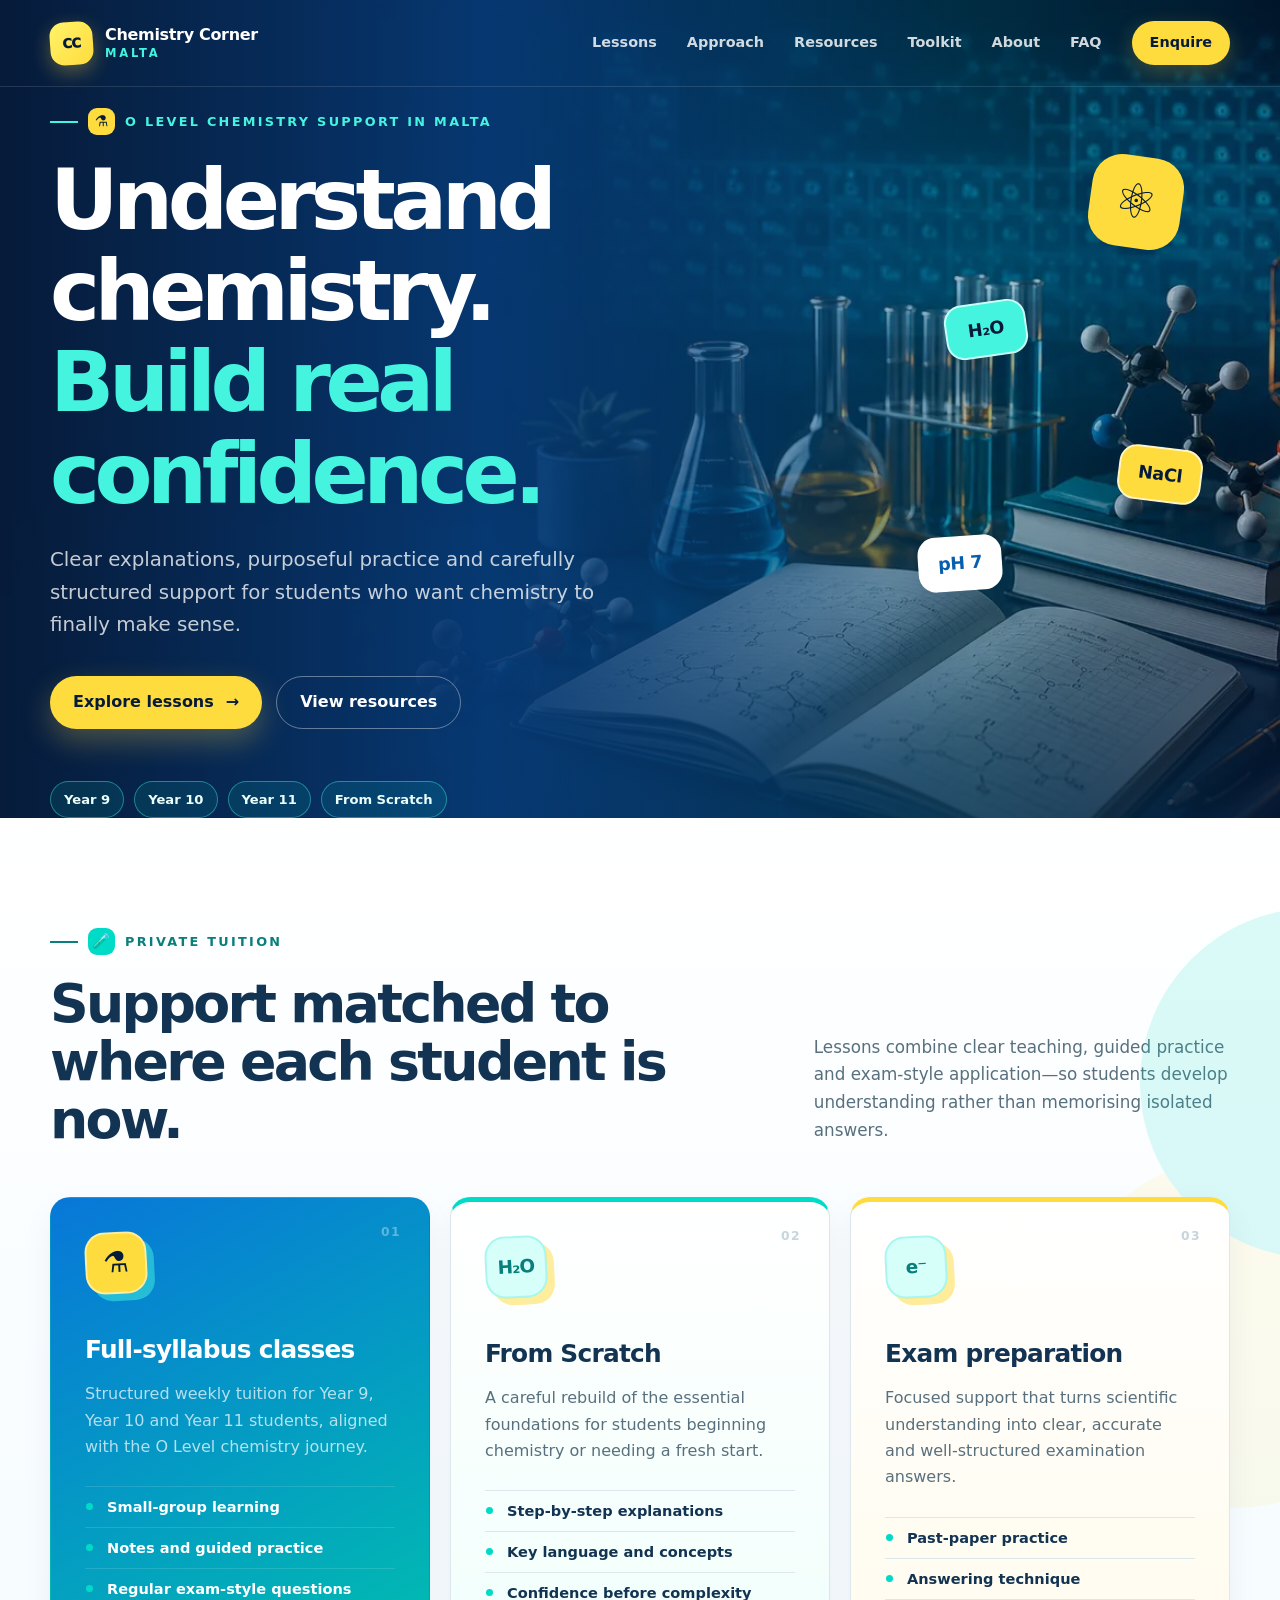
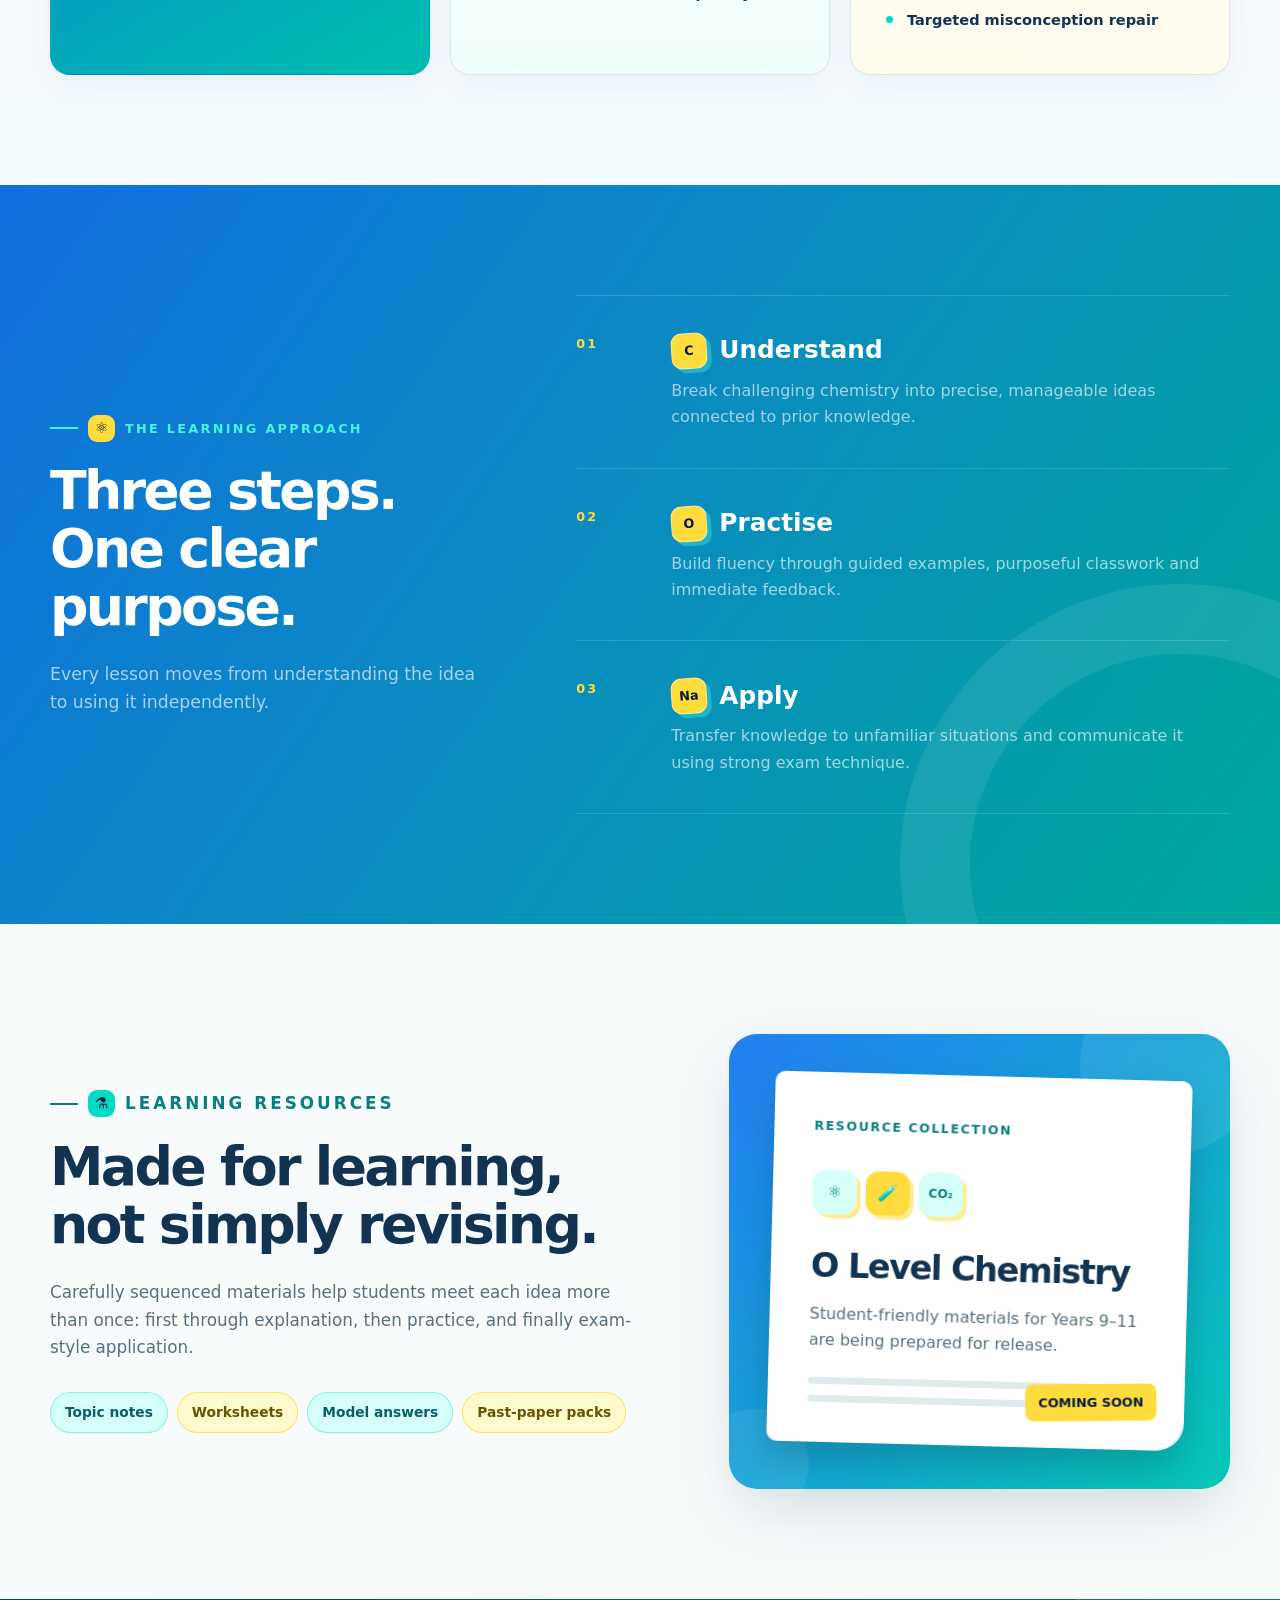
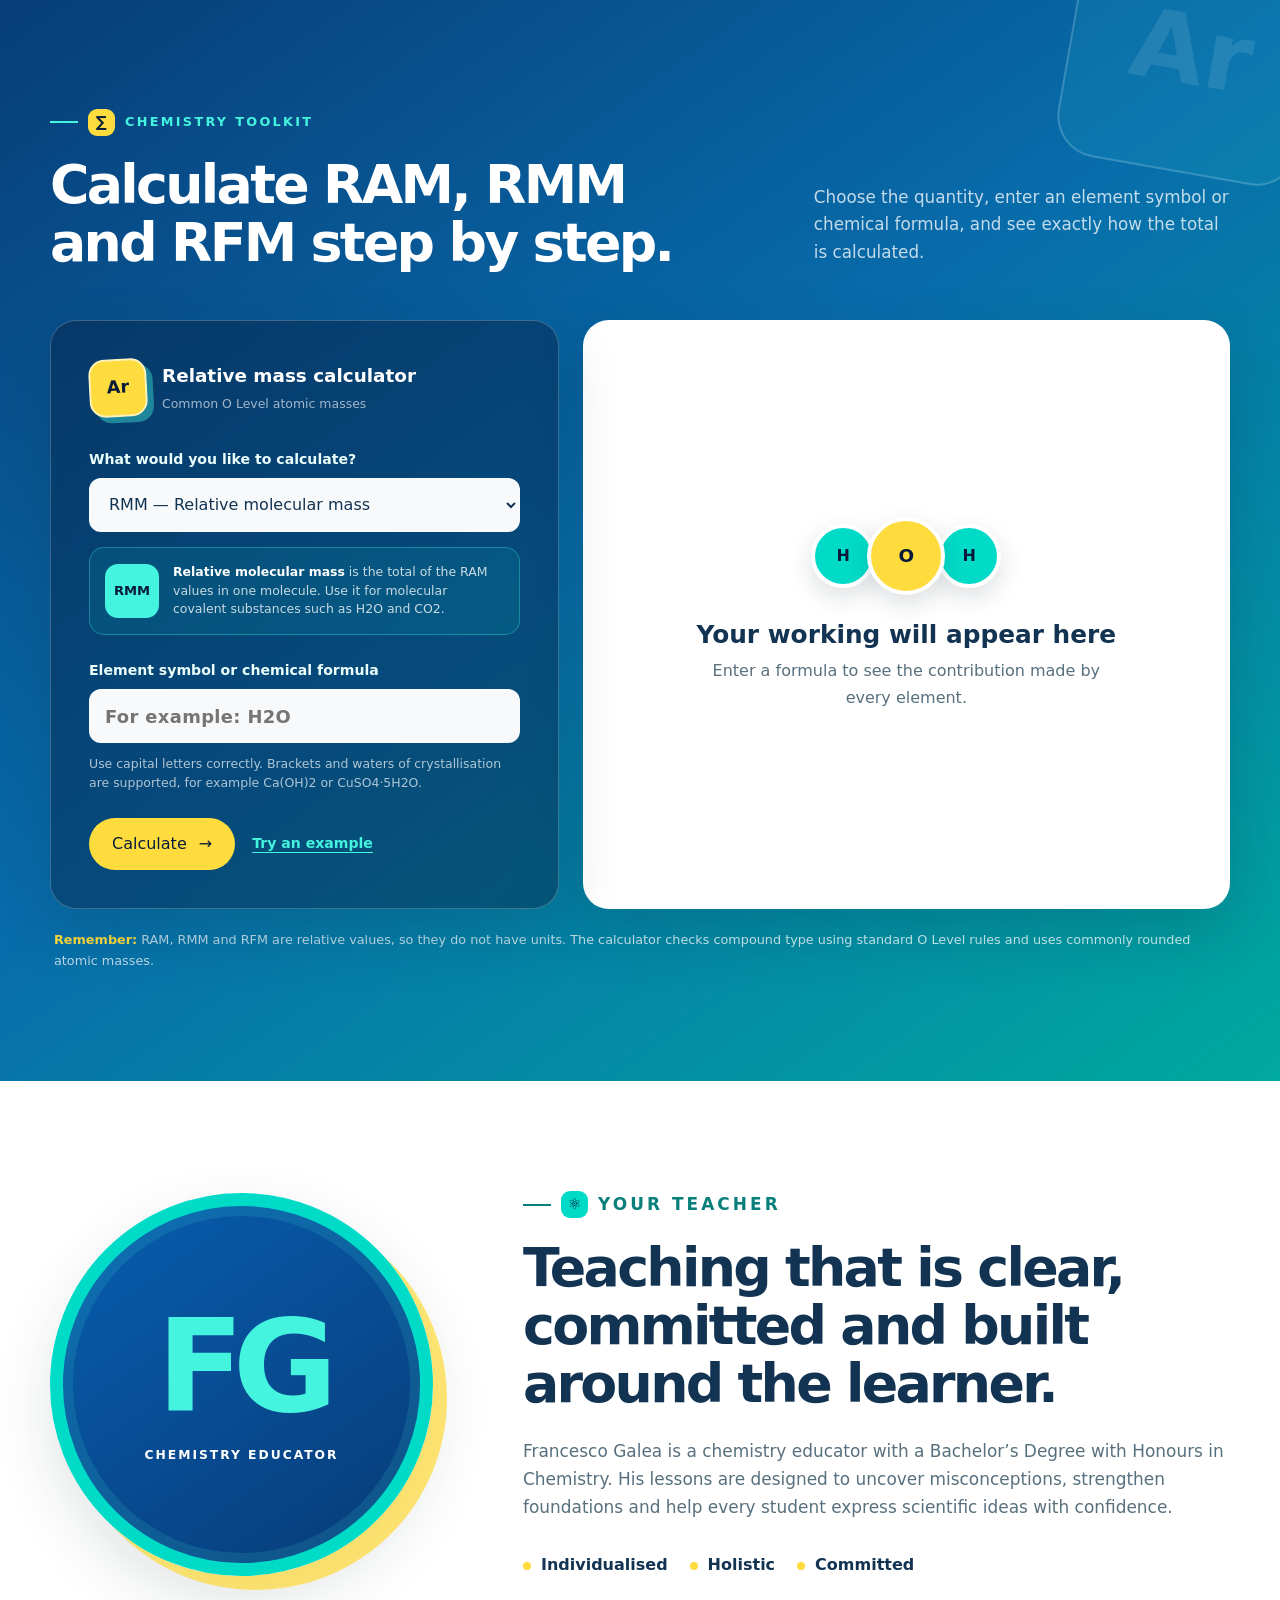
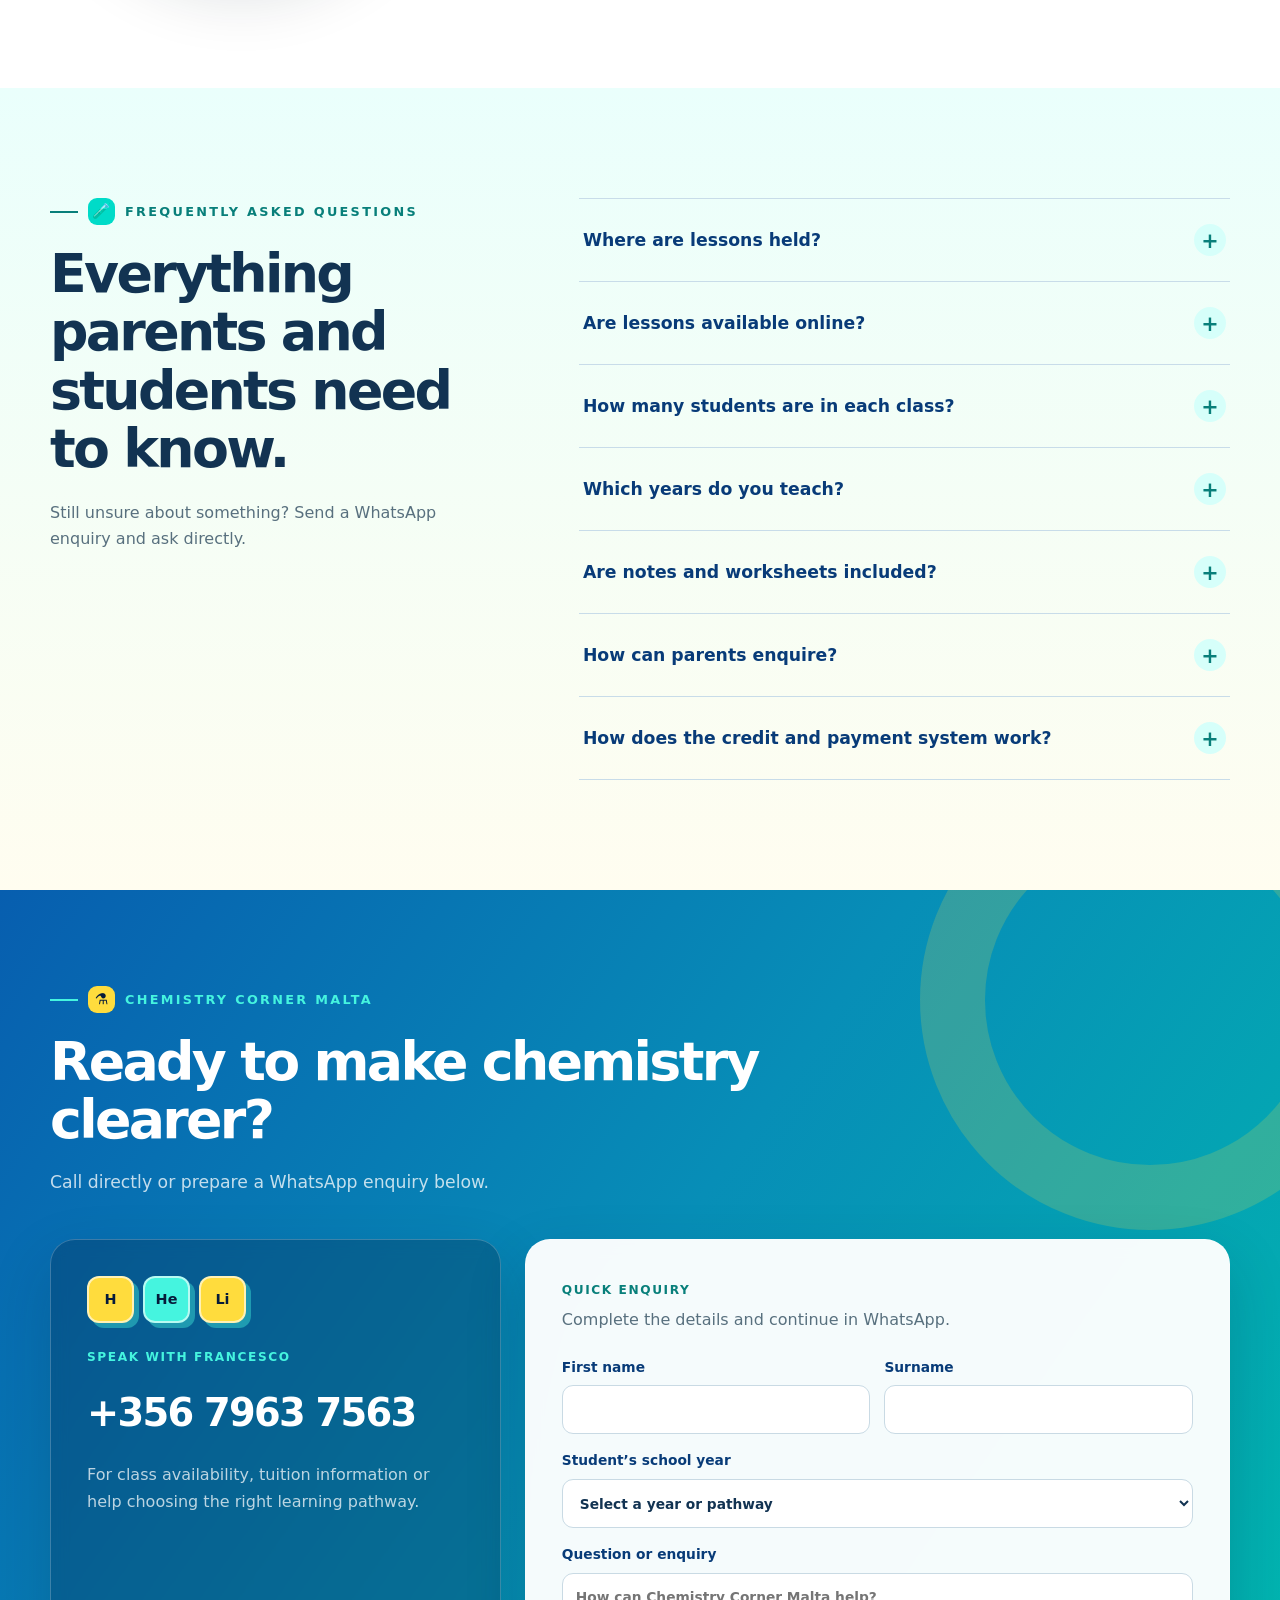
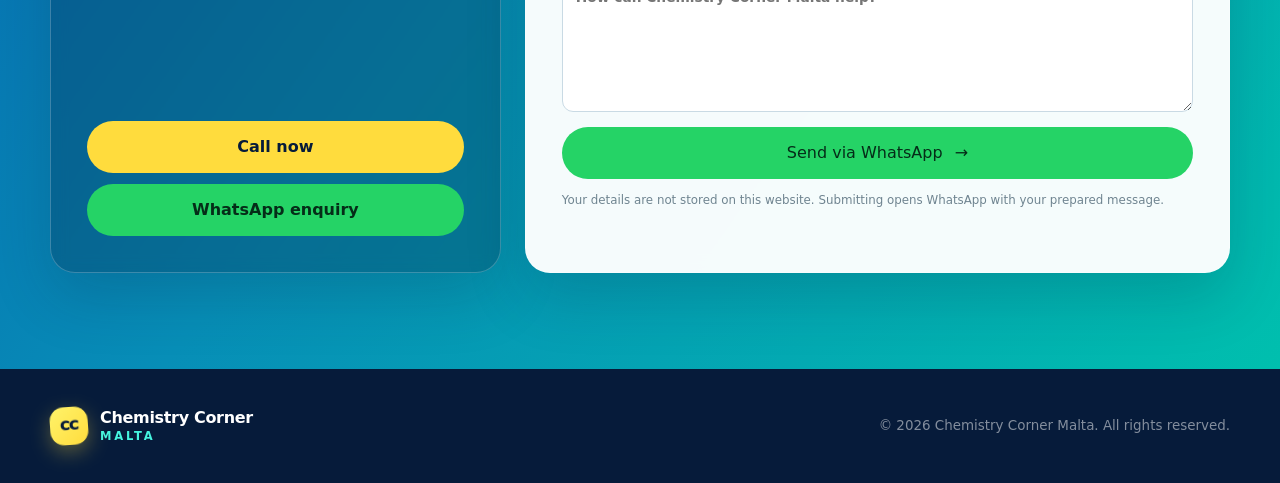
==== commit e45a847f: "Validate RMM and RFM compound types" ====
--- a/index.html
+++ b/index.html
@@ -179,6 +179,10 @@
               <option value="RMM" selected>RMM — Relative molecular mass</option>
               <option value="RFM">RFM — Relative formula mass</option>
             </select>
+            <div class="mass-type-guide" id="mass-type-guide" aria-live="polite">
+              <span>RMM</span>
+              <p><strong>Relative molecular mass</strong> is the total of the RAM values in one molecule. Use it for molecular covalent substances such as H2O and CO2.</p>
+            </div>
 
             <label for="chemical-formula">Element symbol or chemical formula</label>
             <input id="chemical-formula" name="formula" type="text" inputmode="text" autocomplete="off" autocapitalize="characters" spellcheck="false" placeholder="For example: H2O" aria-describedby="formula-help" required>
@@ -198,7 +202,7 @@
             </div>
           </div>
         </div>
-        <p class="calculator-note"><strong>Remember:</strong> RAM, RMM and RFM are relative values, so they do not have units. Values are rounded to those commonly used at O Level.</p>
+        <p class="calculator-note"><strong>Remember:</strong> RAM, RMM and RFM are relative values, so they do not have units. The calculator checks compound type using standard O Level rules and uses commonly rounded atomic masses.</p>
       </div>
     </section>
 
--- a/styles.css
+++ b/styles.css
@@ -157,6 +157,10 @@
 .mass-calculator select, .mass-calculator input { width: 100%; height: 54px; margin-bottom: 20px; padding: 0 15px; border: 1px solid rgba(255,255,255,.34); border-radius: 12px; outline: none; background: rgba(255,255,255,.97); color: var(--ink); font: inherit; }
 .mass-calculator input { font-size: 1.12rem; font-weight: 800; letter-spacing: .02em; }
 .mass-calculator select:focus, .mass-calculator input:focus { border-color: var(--gold-500); box-shadow: 0 0 0 4px rgba(255,220,61,.18); }
+.mass-type-guide { display: grid; grid-template-columns: 54px 1fr; gap: 14px; align-items: center; margin: -5px 0 24px; padding: 15px; border: 1px solid rgba(69,244,223,.32); border-radius: 15px; background: rgba(0,219,200,.1); }
+.mass-type-guide > span { width: 54px; height: 54px; display: grid; place-items: center; border-radius: 13px; background: var(--teal-400); color: var(--navy-950); font-size: .82rem; font-weight: 900; }
+.mass-type-guide p { margin: 0; color: rgba(255,255,255,.78); font-size: .78rem; line-height: 1.5; }
+.mass-type-guide strong { color: var(--white); }
 .formula-help { margin: -8px 0 25px; color: rgba(255,255,255,.68); font-size: .78rem; line-height: 1.5; }
 .calculator-actions { display: flex; flex-wrap: wrap; align-items: center; gap: 12px; }
 .calculate-button { border: 0; cursor: pointer; background: var(--gold-500); color: var(--navy-950); font: inherit; }
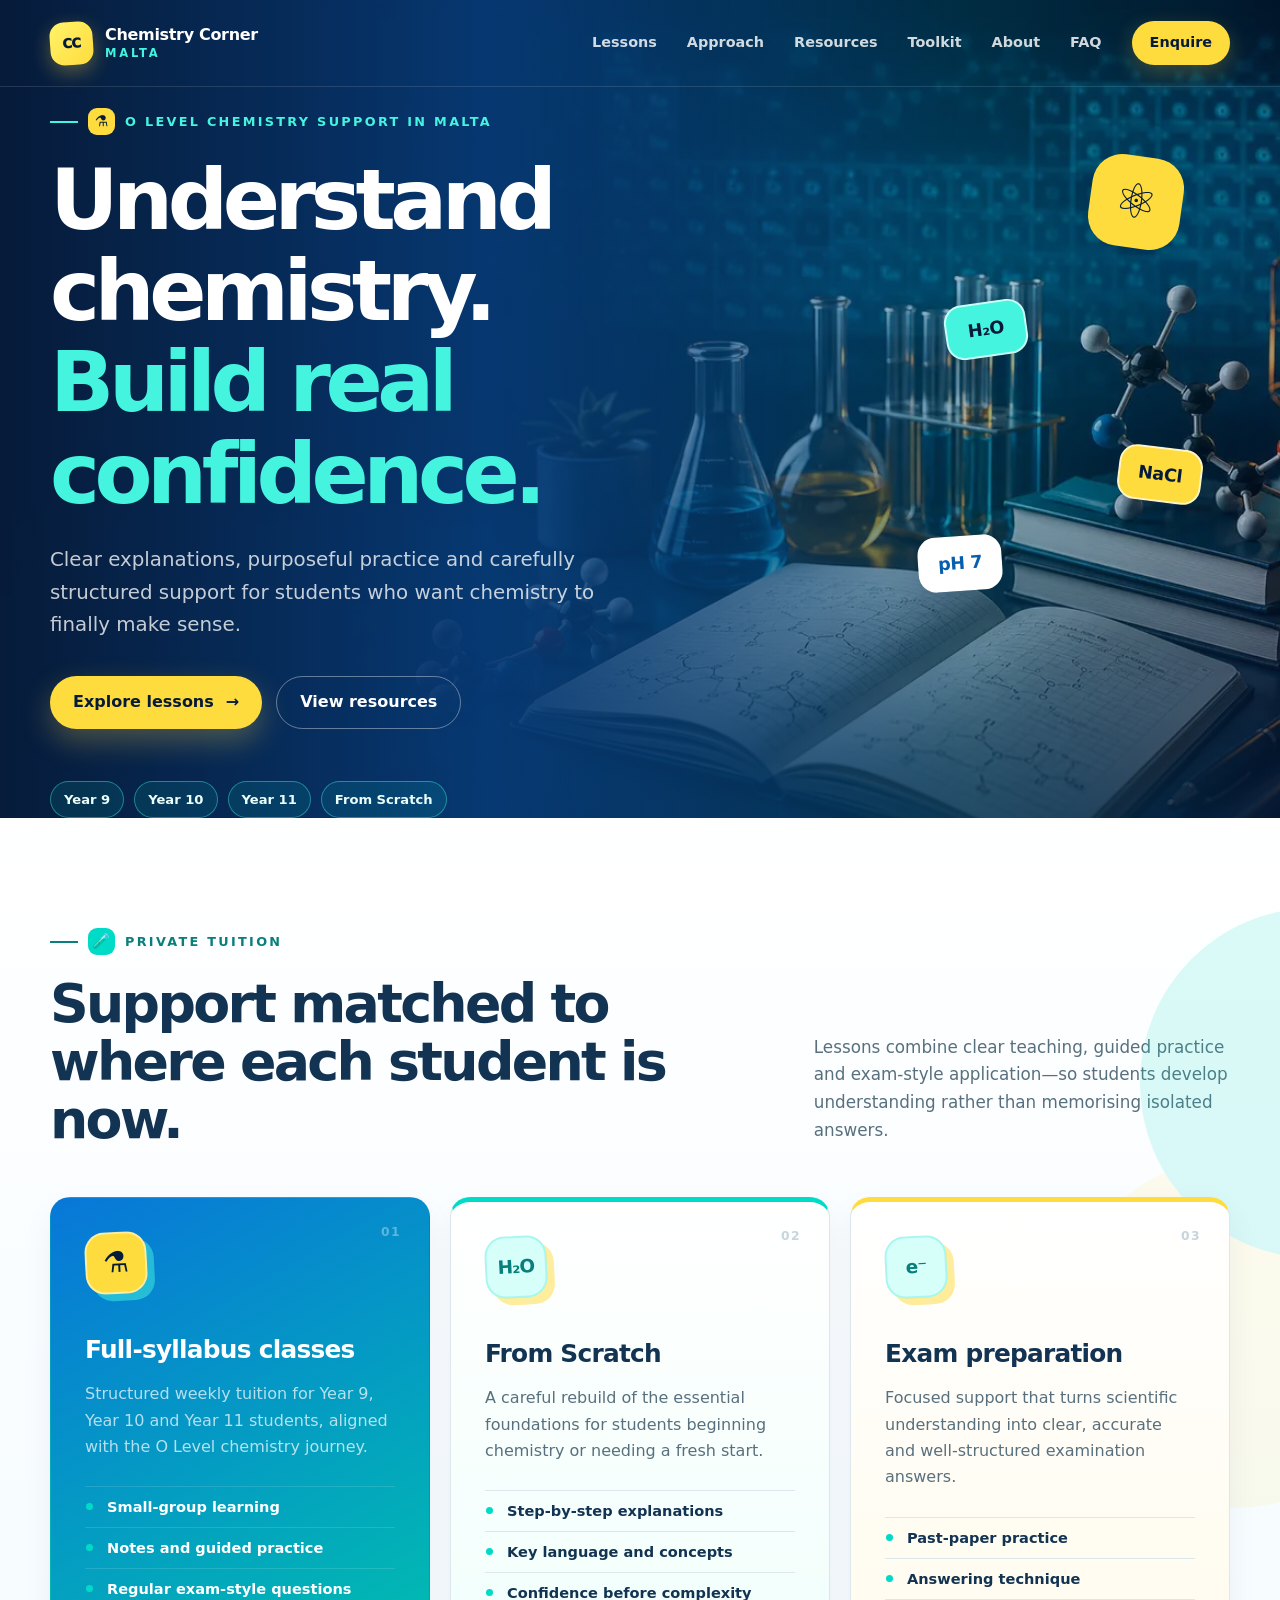
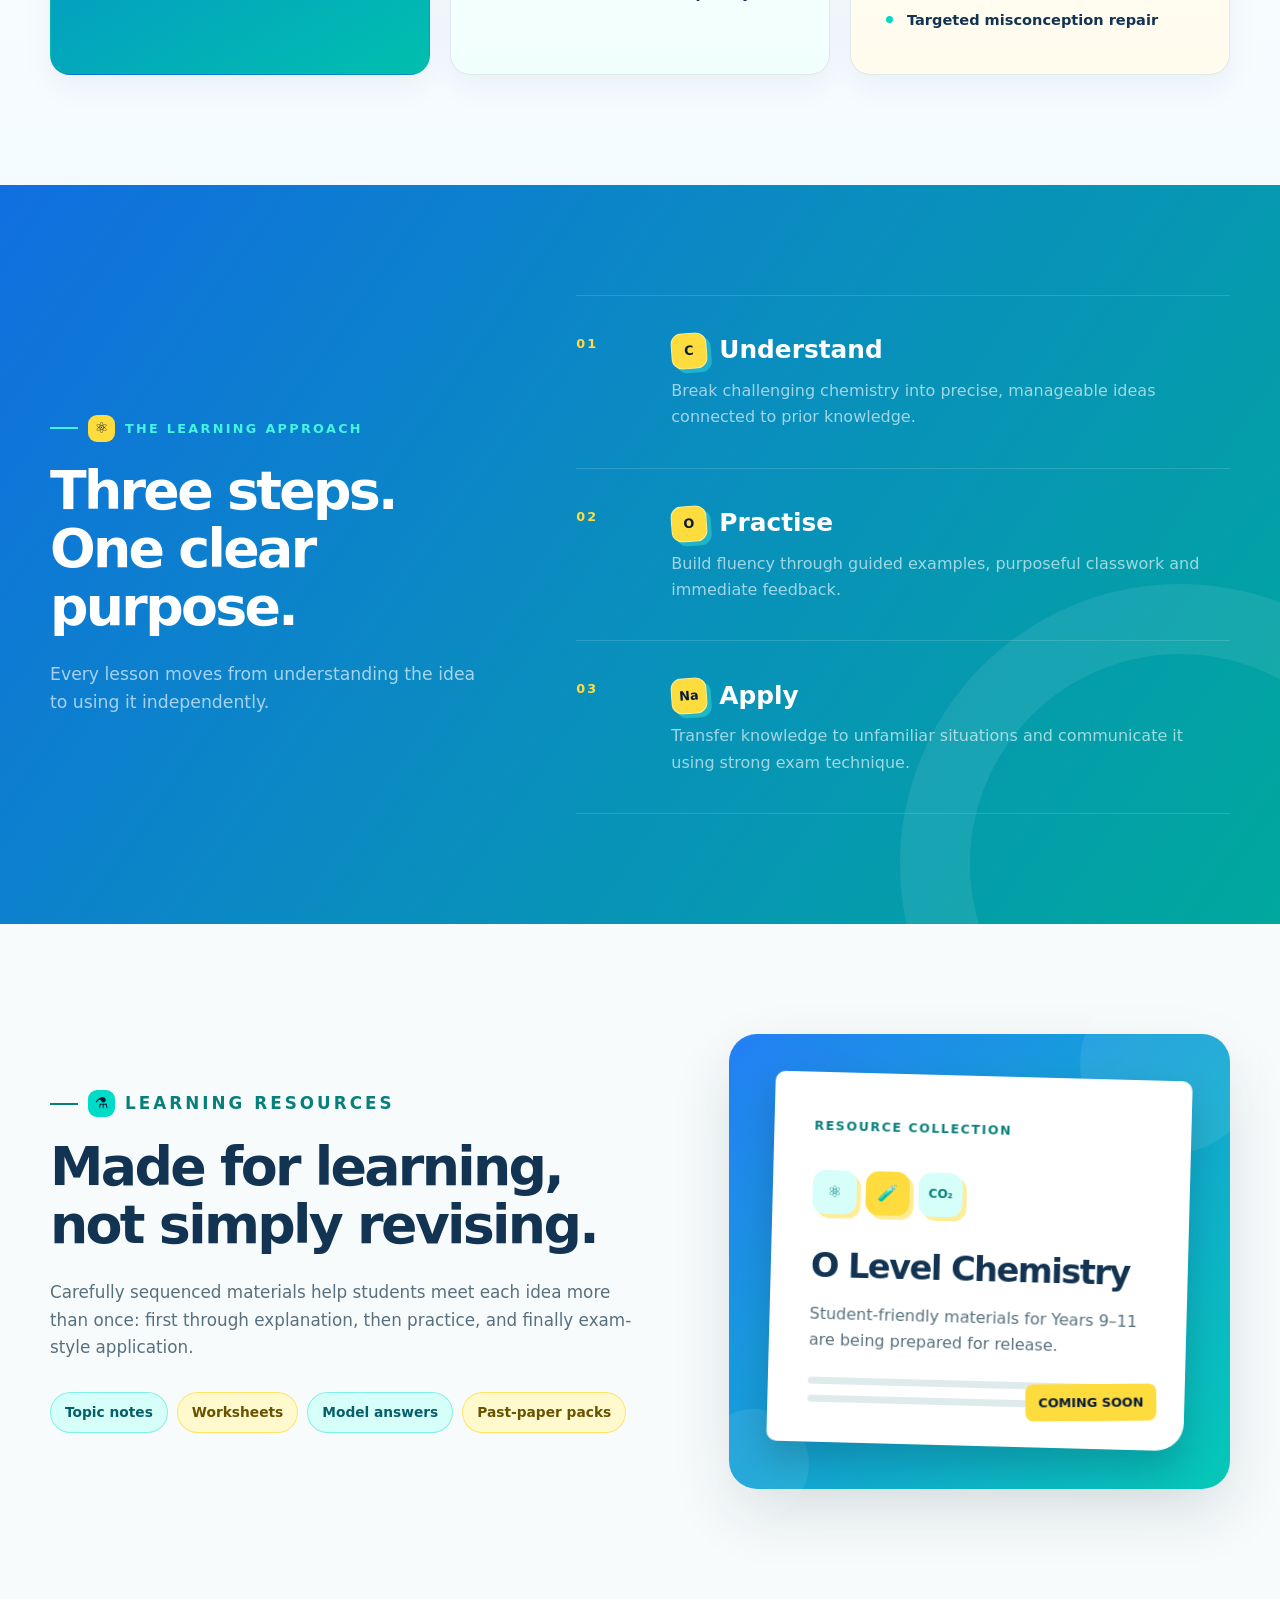
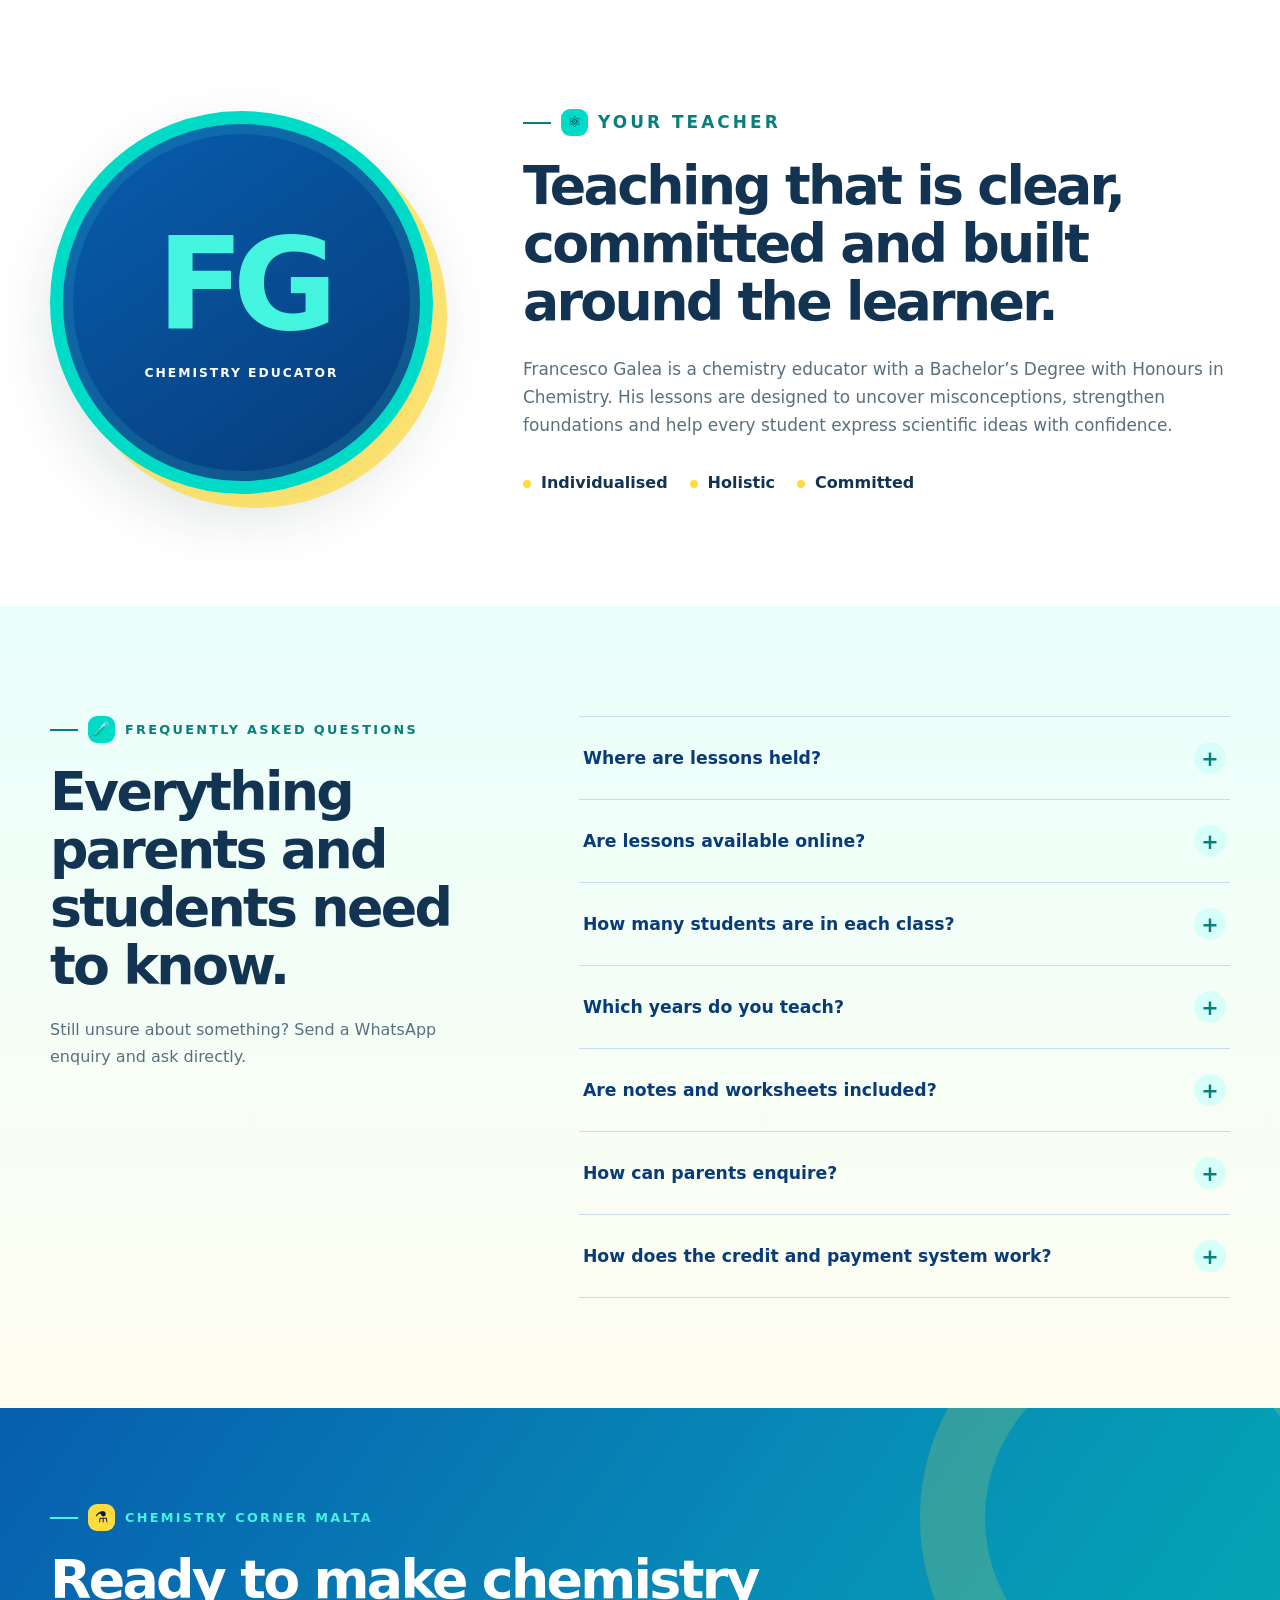
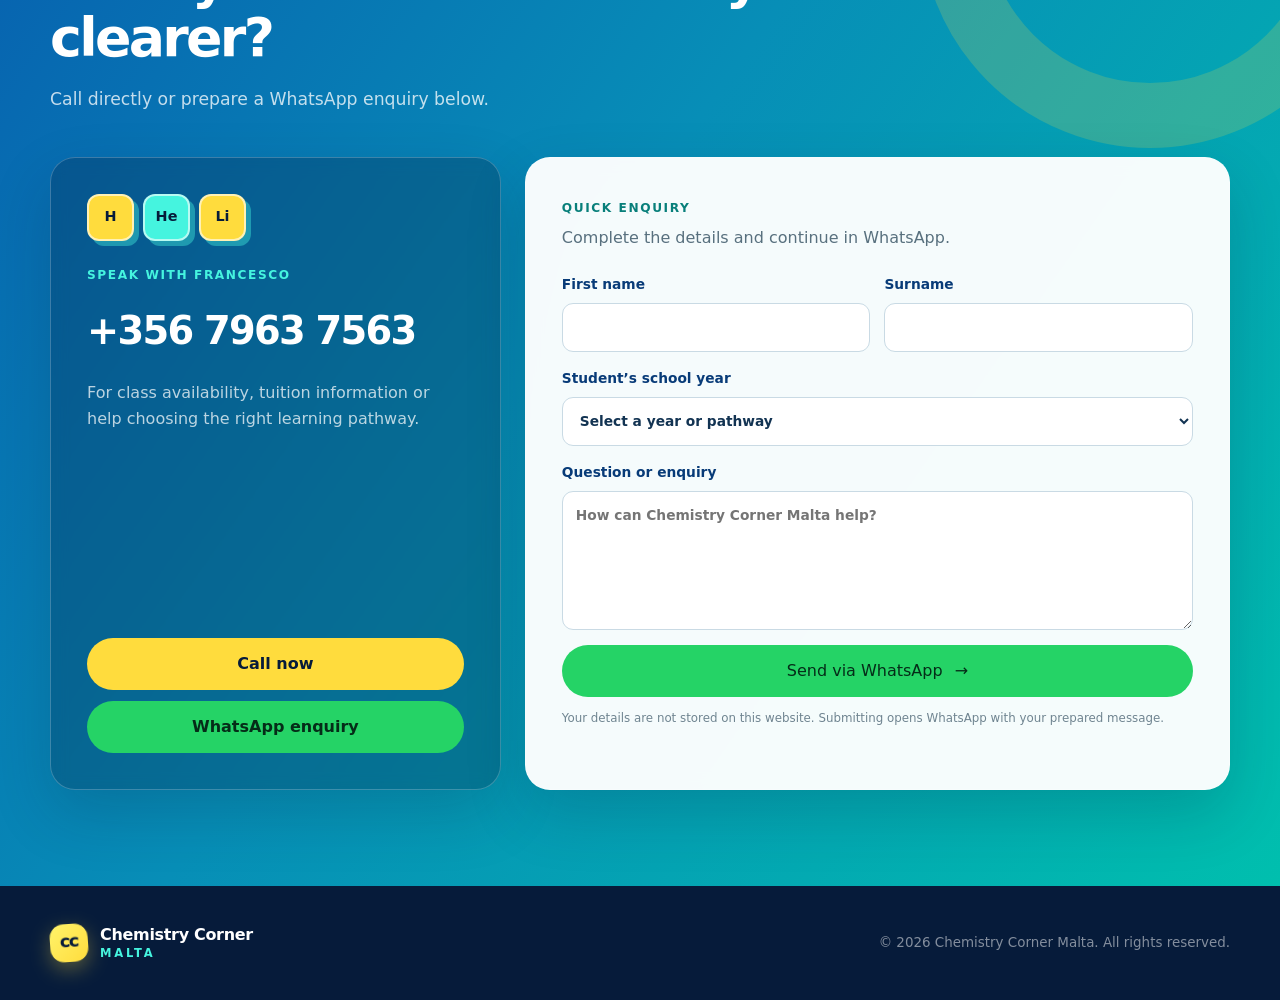
==== commit 0fc44a2d: "Simplify homepage and link to separate Chemistry Toolkit" ====
--- a/index.html
+++ b/index.html
@@ -27,7 +27,7 @@
         <a href="#lessons">Lessons</a>
         <a href="#approach">Approach</a>
         <a href="#resources">Resources</a>
-        <a href="#toolkit">Toolkit</a>
+        <a href="toolkit/">Toolkit</a>
         <a href="#about">About</a>
         <a href="#faq">FAQ</a>
         <a class="nav-cta" href="#contact">Enquire</a>
@@ -153,56 +153,6 @@
             <span class="coming-soon">Coming soon</span>
           </div>
         </div>
-      </div>
-    </section>
-
-    <section class="section toolkit" id="toolkit">
-      <div class="container">
-        <div class="section-heading split-heading toolkit-heading">
-          <div>
-            <p class="eyebrow dark"><span></span><b aria-hidden="true">∑</b> Chemistry Toolkit</p>
-            <h2>Calculate RAM, RMM and RFM step by step.</h2>
-          </div>
-          <p>Choose the quantity, enter an element symbol or chemical formula, and see exactly how the total is calculated.</p>
-        </div>
-
-        <div class="calculator-shell">
-          <form class="mass-calculator" id="mass-calculator">
-            <div class="calculator-title">
-              <span class="calculator-symbol" aria-hidden="true">Ar</span>
-              <div><strong>Relative mass calculator</strong><small>Common O Level atomic masses</small></div>
-            </div>
-
-            <label for="mass-type">What would you like to calculate?</label>
-            <select id="mass-type" name="massType">
-              <option value="RAM">RAM — Relative atomic mass</option>
-              <option value="RMM" selected>RMM — Relative molecular mass</option>
-              <option value="RFM">RFM — Relative formula mass</option>
-            </select>
-            <div class="mass-type-guide" id="mass-type-guide" aria-live="polite">
-              <span>RMM</span>
-              <p><strong>Relative molecular mass</strong> is the total of the RAM values in one molecule. Use it for molecular covalent substances such as H2O and CO2.</p>
-            </div>
-
-            <label for="chemical-formula">Element symbol or chemical formula</label>
-            <input id="chemical-formula" name="formula" type="text" inputmode="text" autocomplete="off" autocapitalize="characters" spellcheck="false" placeholder="For example: H2O" aria-describedby="formula-help" required>
-            <p class="formula-help" id="formula-help">Use capital letters correctly. Brackets and waters of crystallisation are supported, for example Ca(OH)2 or CuSO4·5H2O.</p>
-
-            <div class="calculator-actions">
-              <button class="button calculate-button" type="submit">Calculate <span aria-hidden="true">→</span></button>
-              <button class="example-button" id="mass-example" type="button">Try an example</button>
-            </div>
-          </form>
-
-          <div class="calculator-result" id="mass-result" aria-live="polite">
-            <div class="result-empty">
-              <div class="result-molecule" aria-hidden="true"><span>H</span><span>O</span><span>H</span></div>
-              <h3>Your working will appear here</h3>
-              <p>Enter a formula to see the contribution made by every element.</p>
-            </div>
-          </div>
-        </div>
-        <p class="calculator-note"><strong>Remember:</strong> RAM, RMM and RFM are relative values, so they do not have units. The calculator checks compound type using standard O Level rules and uses commonly rounded atomic masses.</p>
       </div>
     </section>
 
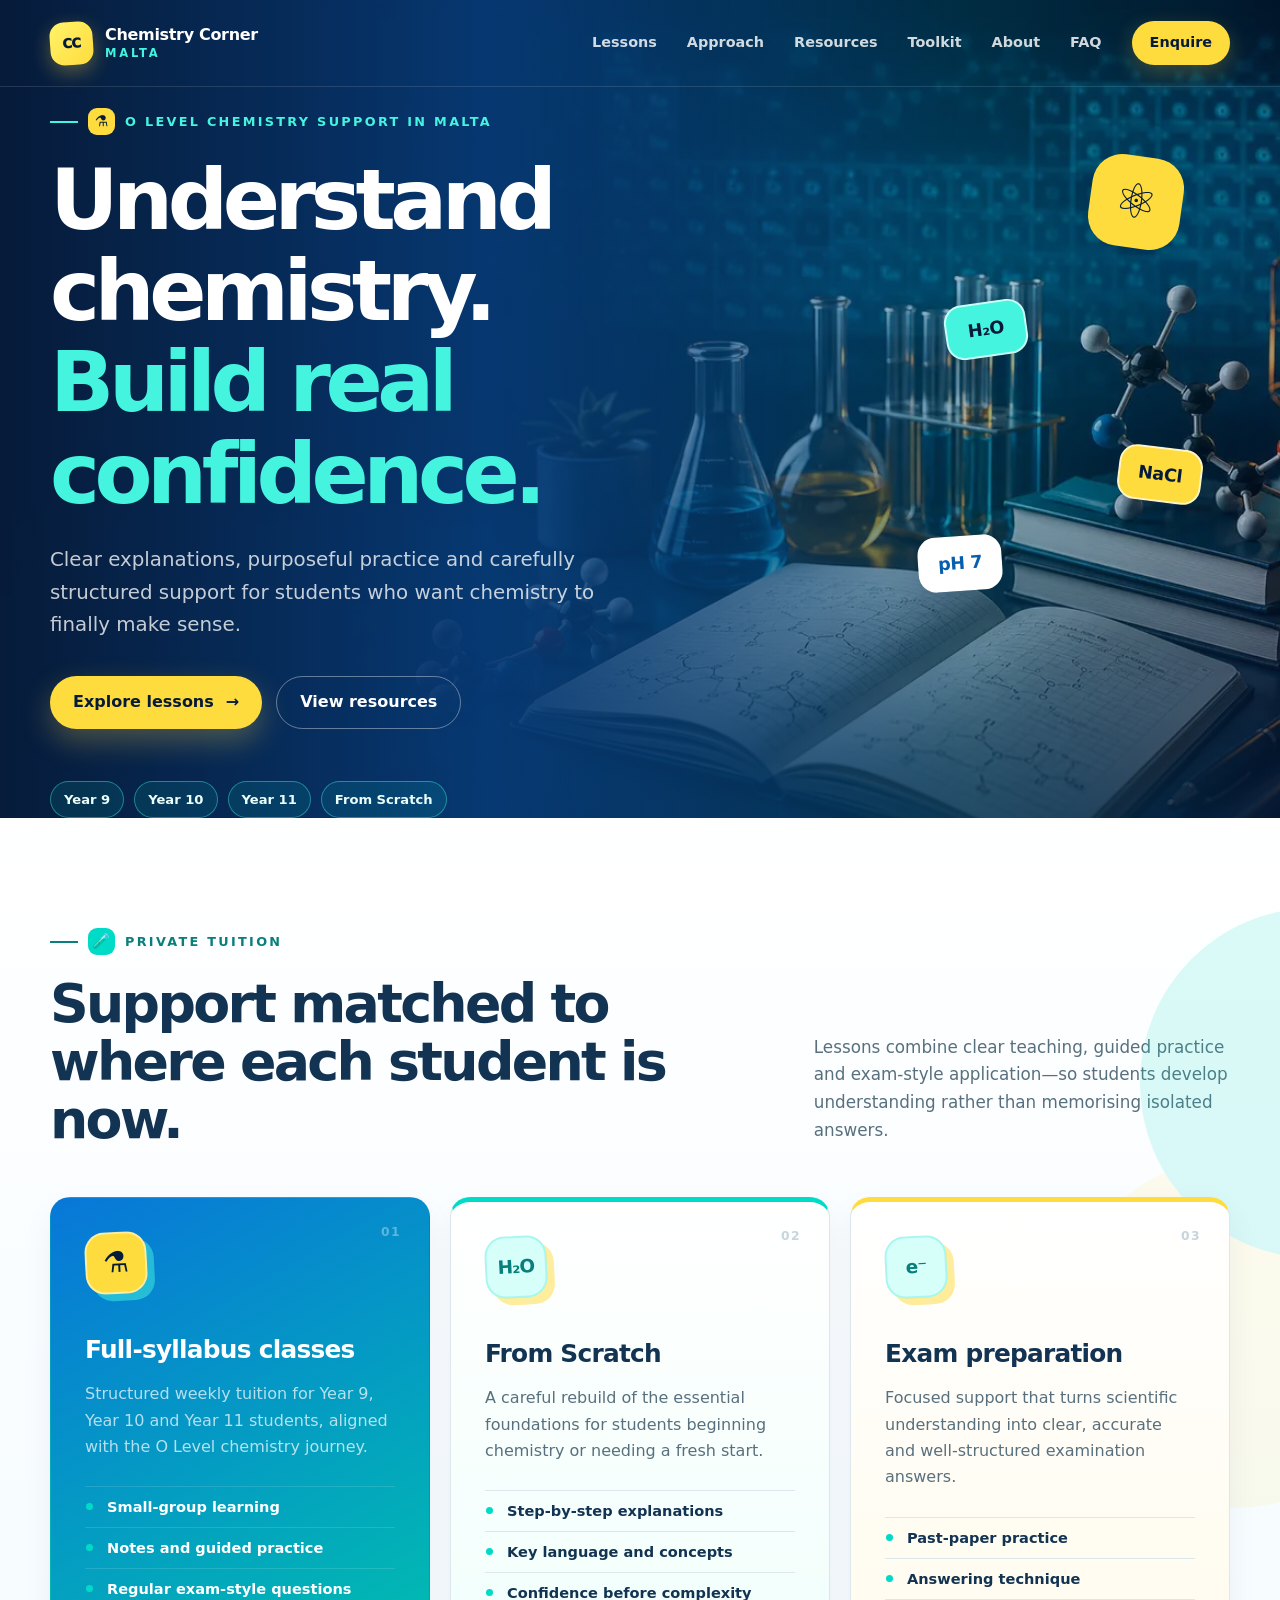
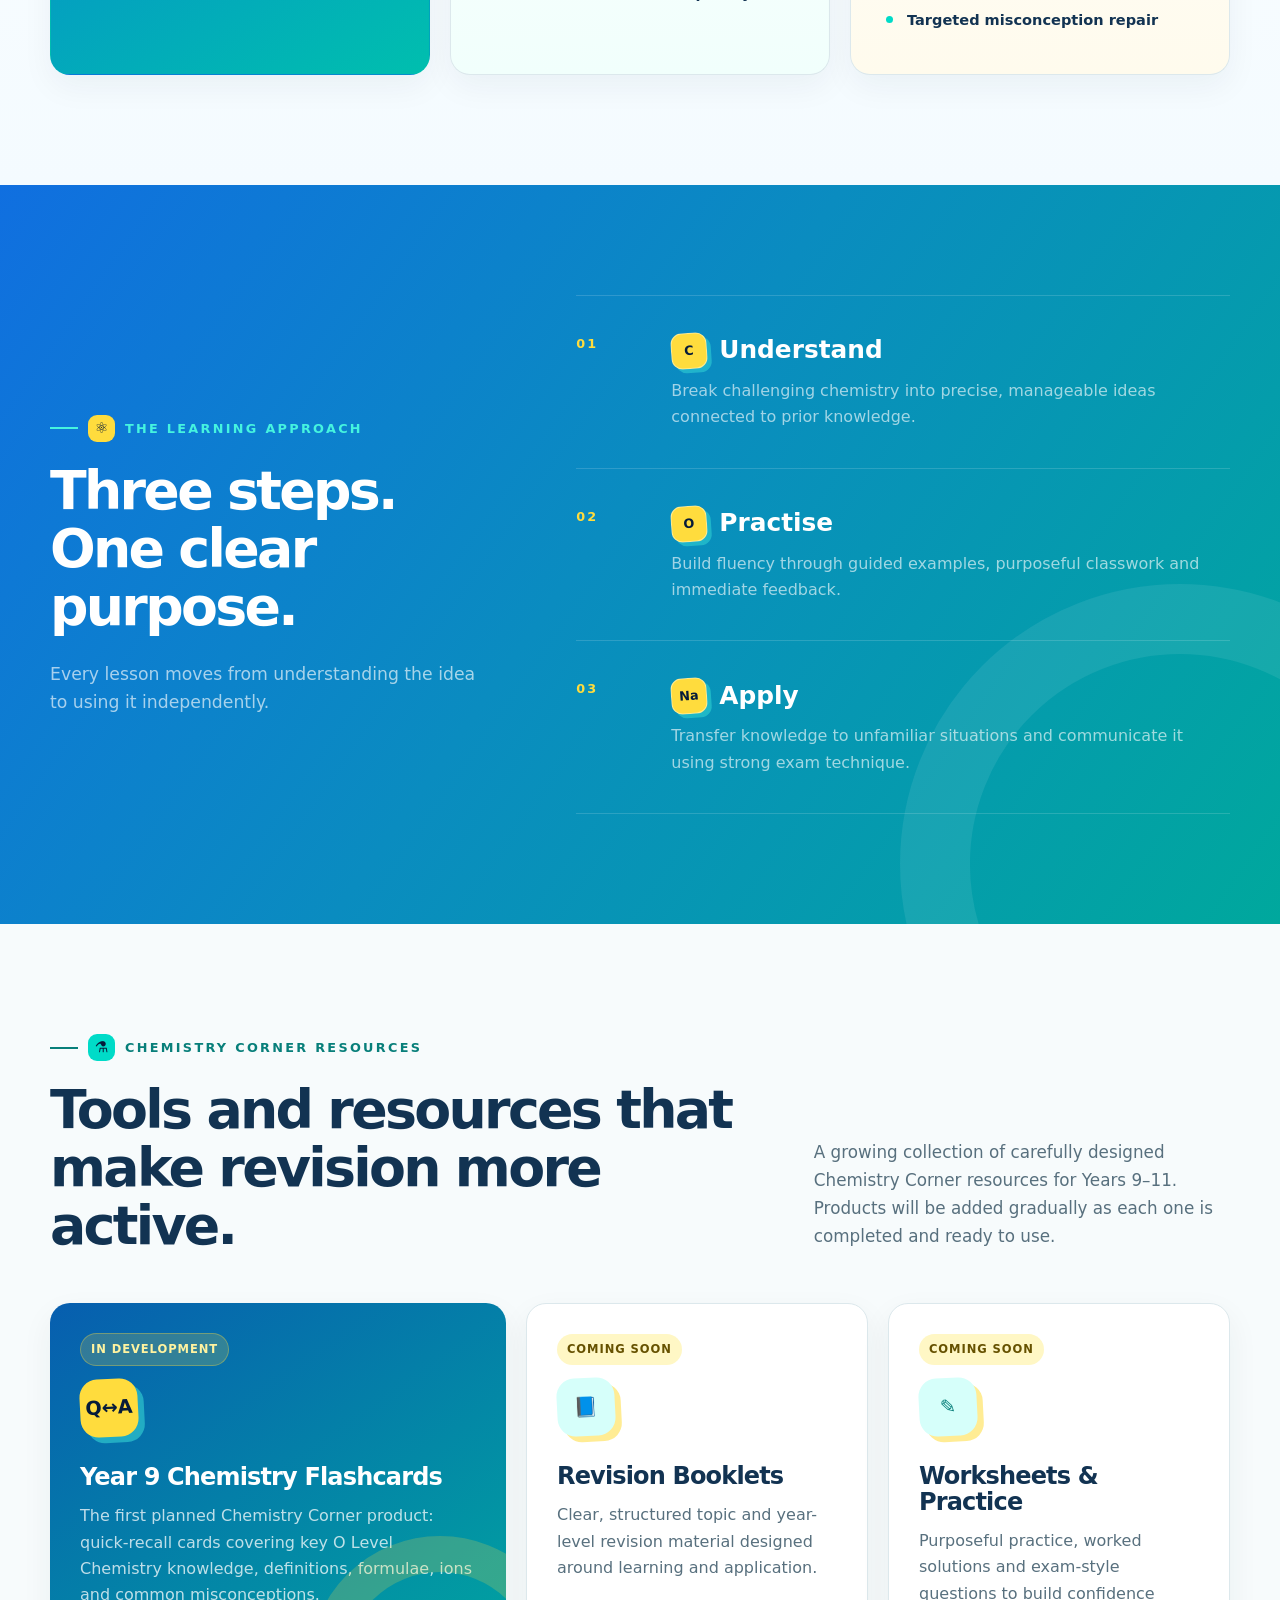
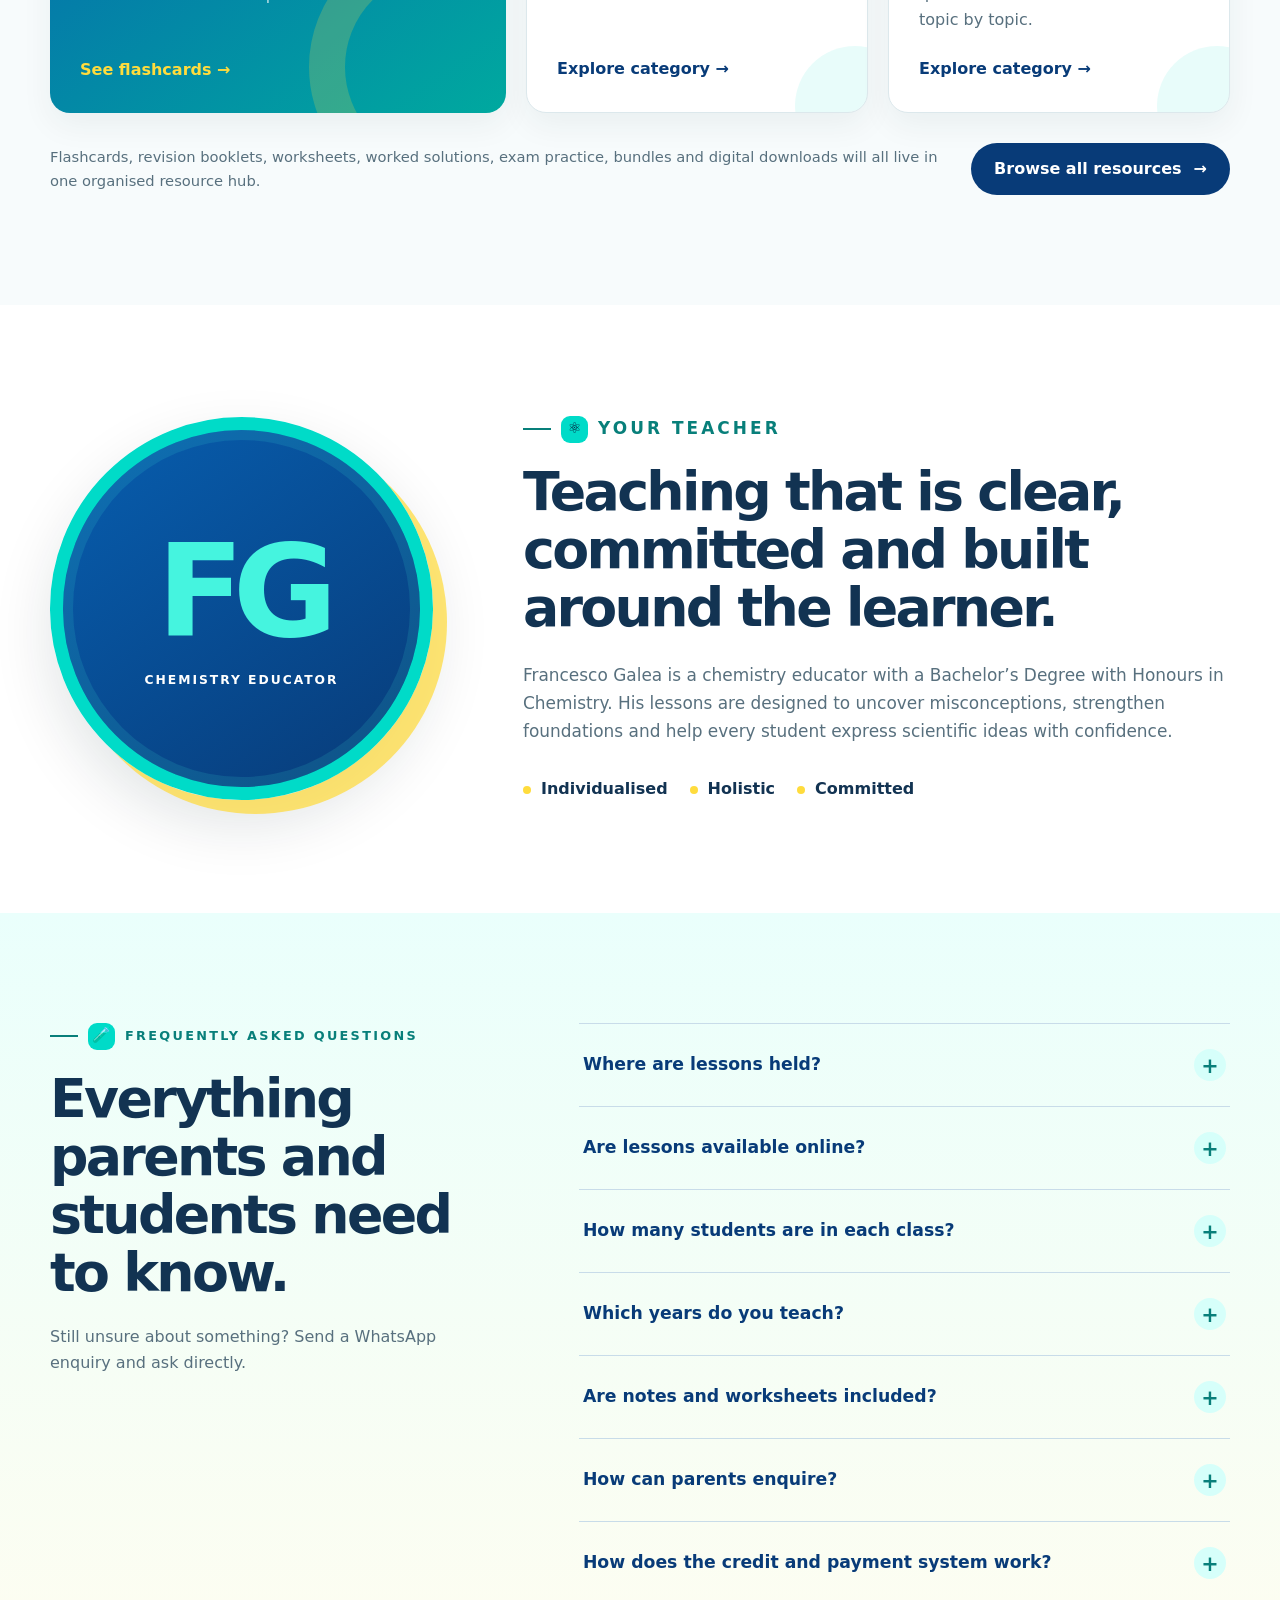
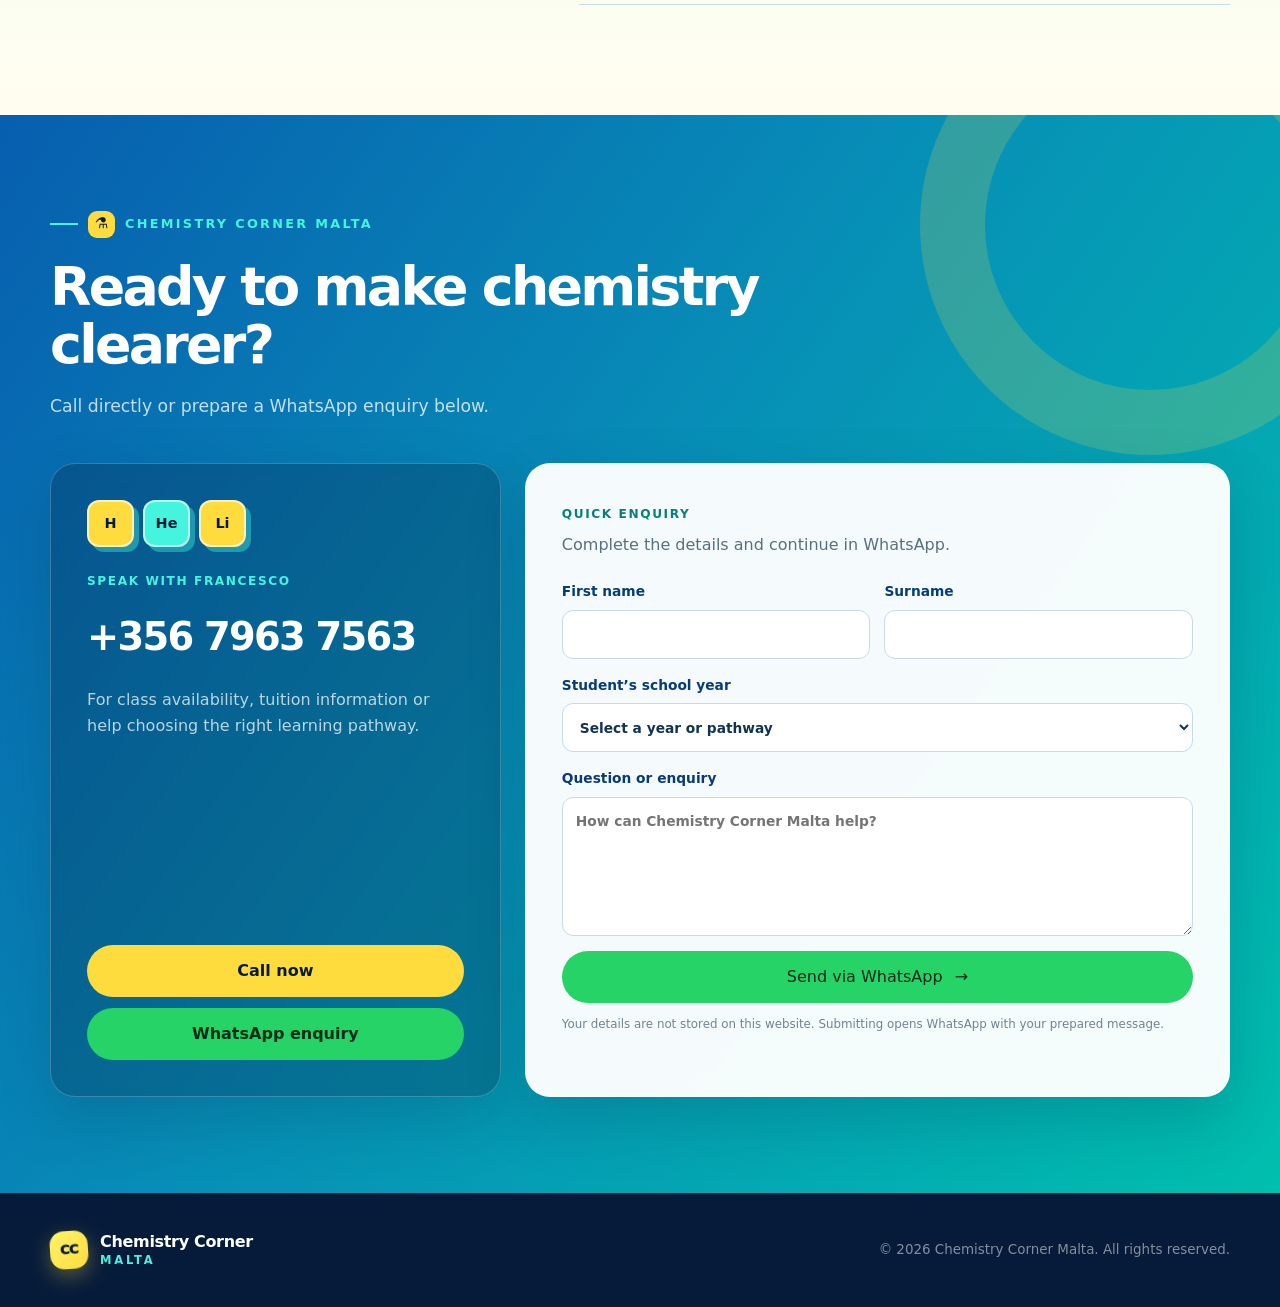
==== commit 5230be00: "Add resources preview and navigation" ====
--- a/index.html
+++ b/index.html
@@ -7,6 +7,7 @@
   <meta name="theme-color" content="#061b3a">
   <title>Chemistry Corner Malta | O Level Chemistry Tuition</title>
   <link rel="stylesheet" href="styles.css">
+  <link rel="stylesheet" href="resources/resources.css">
 </head>
 <body>
   <a class="skip-link" href="#main">Skip to main content</a>
@@ -26,7 +27,7 @@
       <nav id="site-nav" aria-label="Main navigation">
         <a href="#lessons">Lessons</a>
         <a href="#approach">Approach</a>
-        <a href="#resources">Resources</a>
+        <a href="resources/">Resources</a>
         <a href="toolkit/">Toolkit</a>
         <a href="#about">About</a>
         <a href="#faq">FAQ</a>
@@ -51,7 +52,7 @@
         <p class="hero-copy">Clear explanations, purposeful practice and carefully structured support for students who want chemistry to finally make sense.</p>
         <div class="hero-actions">
           <a class="button button-primary" href="#lessons">Explore lessons <span aria-hidden="true">→</span></a>
-          <a class="button button-secondary" href="#resources">View resources</a>
+          <a class="button button-secondary" href="resources/">View resources</a>
         </div>
         <ul class="year-list" aria-label="Courses available">
           <li>Year 9</li><li>Year 10</li><li>Year 11</li><li>From Scratch</li>
@@ -134,23 +135,45 @@
     </section>
 
     <section class="section resources" id="resources">
-      <div class="container resource-layout">
-        <div class="resource-copy">
-          <p class="eyebrow dark"><span></span><b aria-hidden="true">⚗</b> Learning resources</p>
-          <h2>Made for learning, not simply revising.</h2>
-          <p>Carefully sequenced materials help students meet each idea more than once: first through explanation, then practice, and finally exam-style application.</p>
-          <div class="resource-tags" aria-label="Resource types">
-            <span>Topic notes</span><span>Worksheets</span><span>Model answers</span><span>Past-paper packs</span>
-          </div>
-        </div>
-        <div class="resource-panel">
-          <div class="resource-sheet">
-            <span class="sheet-label">Resource collection</span>
-            <div class="sheet-icons" aria-hidden="true"><span>⚛</span><span>🧪</span><span>CO₂</span></div>
-            <h3>O Level Chemistry</h3>
-            <p>Student-friendly materials for Years 9–11 are being prepared for release.</p>
-            <div class="sheet-line"></div><div class="sheet-line short"></div>
-            <span class="coming-soon">Coming soon</span>
+      <div class="container">
+        <div class="section-heading split-heading">
+          <div>
+            <p class="eyebrow dark"><span></span><b aria-hidden="true">⚗</b> Chemistry Corner resources</p>
+            <h2>Tools and resources that make revision more active.</h2>
+          </div>
+          <p>A growing collection of carefully designed Chemistry Corner resources for Years 9–11. Products will be added gradually as each one is completed and ready to use.</p>
+        </div>
+
+        <div class="resource-preview-wrap">
+          <div class="resource-preview-grid">
+            <article class="resource-preview-card featured-resource">
+              <span class="resource-status">In development</span>
+              <div class="resource-preview-icon" aria-hidden="true">Q↔A</div>
+              <h3>Year 9 Chemistry Flashcards</h3>
+              <p>The first planned Chemistry Corner product: quick-recall cards covering key O Level Chemistry knowledge, definitions, formulae, ions and common misconceptions.</p>
+              <a class="preview-link" href="resources/#flashcards">See flashcards <span aria-hidden="true">→</span></a>
+            </article>
+
+            <article class="resource-preview-card">
+              <span class="resource-status">Coming soon</span>
+              <div class="resource-preview-icon" aria-hidden="true">📘</div>
+              <h3>Revision Booklets</h3>
+              <p>Clear, structured topic and year-level revision material designed around learning and application.</p>
+              <a class="preview-link" href="resources/#revision-booklets">Explore category <span aria-hidden="true">→</span></a>
+            </article>
+
+            <article class="resource-preview-card">
+              <span class="resource-status">Coming soon</span>
+              <div class="resource-preview-icon" aria-hidden="true">✎</div>
+              <h3>Worksheets & Practice</h3>
+              <p>Purposeful practice, worked solutions and exam-style questions to build confidence topic by topic.</p>
+              <a class="preview-link" href="resources/#worksheets">Explore category <span aria-hidden="true">→</span></a>
+            </article>
+          </div>
+
+          <div class="resource-preview-actions">
+            <p>Flashcards, revision booklets, worksheets, worked solutions, exam practice, bundles and digital downloads will all live in one organised resource hub.</p>
+            <a class="button resource-browse-button" href="resources/">Browse all resources <span aria-hidden="true">→</span></a>
           </div>
         </div>
       </div>
--- a/resources/resources.css
+++ b/resources/resources.css
@@ -0,0 +1,488 @@
+.resource-preview-wrap {
+  margin-top: 44px;
+}
+
+.resource-preview-grid {
+  display: grid;
+  grid-template-columns: 1.2fr .9fr .9fr;
+  gap: 20px;
+}
+
+.resource-preview-card {
+  position: relative;
+  min-height: 310px;
+  display: flex;
+  flex-direction: column;
+  padding: 30px;
+  overflow: hidden;
+  border: 1px solid var(--line);
+  border-radius: var(--radius);
+  background: var(--white);
+  box-shadow: 0 12px 32px rgba(16,43,59,.06);
+}
+
+.resource-preview-card::after {
+  content: "";
+  position: absolute;
+  width: 120px;
+  height: 120px;
+  right: -48px;
+  bottom: -54px;
+  border-radius: 50%;
+  background: rgba(0,219,200,.09);
+}
+
+.resource-preview-card.featured-resource {
+  border: 0;
+  color: var(--white);
+  background: linear-gradient(145deg, #075eaf, #00a99f);
+}
+
+.resource-preview-card.featured-resource::after {
+  width: 190px;
+  height: 190px;
+  right: -65px;
+  bottom: -85px;
+  border: 36px solid rgba(255,220,61,.2);
+  background: transparent;
+}
+
+.resource-preview-icon {
+  width: 58px;
+  height: 58px;
+  display: grid;
+  place-items: center;
+  margin-bottom: 28px;
+  border-radius: 18px;
+  background: var(--teal-100);
+  color: #087f7a;
+  font-size: 1.2rem;
+  font-weight: 900;
+  box-shadow: 6px 6px 0 rgba(255,220,61,.55);
+  transform: rotate(-3deg);
+}
+
+.featured-resource .resource-preview-icon {
+  background: var(--gold-500);
+  color: var(--navy-950);
+  box-shadow: 6px 6px 0 rgba(69,244,223,.45);
+}
+
+.resource-preview-card h3 {
+  margin-bottom: 12px;
+  font-size: 1.5rem;
+  letter-spacing: -.035em;
+}
+
+.resource-preview-card p {
+  margin: 0 0 22px;
+  color: var(--muted);
+}
+
+.featured-resource p {
+  color: rgba(255,255,255,.74);
+}
+
+.resource-status {
+  width: fit-content;
+  margin-bottom: 13px;
+  padding: 6px 10px;
+  border-radius: 999px;
+  background: #fff7c5;
+  color: #665100;
+  font-size: .72rem;
+  font-weight: 850;
+  letter-spacing: .08em;
+  text-transform: uppercase;
+}
+
+.featured-resource .resource-status {
+  background: rgba(255,220,61,.18);
+  color: #fff3a0;
+  border: 1px solid rgba(255,220,61,.32);
+}
+
+.preview-link {
+  position: relative;
+  z-index: 1;
+  width: fit-content;
+  margin-top: auto;
+  color: var(--navy-900);
+  font-weight: 850;
+  text-decoration: none;
+}
+
+.preview-link:hover,
+.preview-link:focus-visible {
+  text-decoration: underline;
+  text-underline-offset: 4px;
+}
+
+.featured-resource .preview-link {
+  color: var(--gold-500);
+}
+
+.resource-preview-actions {
+  display: flex;
+  align-items: center;
+  justify-content: space-between;
+  gap: 22px;
+  margin-top: 30px;
+}
+
+.resource-preview-actions p {
+  margin: 0;
+  color: var(--muted);
+  font-size: .92rem;
+}
+
+.resource-browse-button {
+  flex: 0 0 auto;
+  background: var(--navy-900);
+  color: var(--white);
+}
+
+.resource-browse-button:hover {
+  background: var(--navy-800);
+}
+
+.nav-current {
+  color: var(--white) !important;
+}
+
+.nav-current::after {
+  right: 0 !important;
+  background: var(--gold-500) !important;
+}
+
+.resource-page-hero {
+  position: relative;
+  overflow: hidden;
+  padding: 176px 0 94px;
+  color: var(--white);
+  background: linear-gradient(125deg, #061b3a 0%, #075eaf 58%, #00a99f 100%);
+}
+
+.resource-page-hero::before,
+.resource-page-hero::after {
+  content: "";
+  position: absolute;
+  border-radius: 50%;
+  pointer-events: none;
+}
+
+.resource-page-hero::before {
+  width: 330px;
+  height: 330px;
+  right: -95px;
+  top: 85px;
+  border: 54px solid rgba(255,220,61,.13);
+}
+
+.resource-page-hero::after {
+  width: 190px;
+  height: 190px;
+  right: 20%;
+  bottom: -110px;
+  background: rgba(69,244,223,.09);
+}
+
+.resource-page-hero .container {
+  position: relative;
+  z-index: 1;
+}
+
+.resource-page-hero h1 {
+  max-width: 880px;
+  margin-bottom: 22px;
+  font-size: clamp(3rem, 6vw, 5.6rem);
+}
+
+.resource-page-hero h1 em {
+  color: var(--gold-500);
+}
+
+.resource-page-hero .hero-copy {
+  max-width: 720px;
+  margin-bottom: 30px;
+}
+
+.resource-page-actions {
+  display: flex;
+  flex-wrap: wrap;
+  gap: 12px;
+}
+
+.resource-page-main {
+  background: linear-gradient(180deg, #f7fbfc 0%, #ffffff 54%, #f6fffd 100%);
+}
+
+.resource-page-intro {
+  max-width: 850px;
+  margin-bottom: 42px;
+}
+
+.resource-page-intro h2 {
+  margin-bottom: 18px;
+}
+
+.resource-page-intro > p:last-child {
+  margin-bottom: 0;
+  color: var(--muted);
+  font-size: 1.05rem;
+}
+
+.category-jump-list {
+  display: flex;
+  flex-wrap: wrap;
+  gap: 9px;
+  margin: 0 0 42px;
+}
+
+.category-jump-list a {
+  padding: 8px 14px;
+  border: 1px solid rgba(0,219,200,.34);
+  border-radius: 999px;
+  color: #075f69;
+  background: var(--teal-100);
+  font-size: .84rem;
+  font-weight: 780;
+  text-decoration: none;
+}
+
+.category-jump-list a:nth-child(even) {
+  border-color: rgba(255,220,61,.65);
+  background: #fff9ce;
+  color: #685400;
+}
+
+.category-jump-list a:hover,
+.category-jump-list a:focus-visible {
+  transform: translateY(-1px);
+  box-shadow: 0 8px 18px rgba(4,31,45,.08);
+}
+
+.resource-category-grid {
+  display: grid;
+  grid-template-columns: repeat(2, minmax(0, 1fr));
+  gap: 20px;
+}
+
+.resource-category-card {
+  position: relative;
+  min-height: 300px;
+  padding: 31px;
+  overflow: hidden;
+  border: 1px solid var(--line);
+  border-radius: 22px;
+  background: var(--white);
+  box-shadow: 0 12px 32px rgba(16,43,59,.055);
+  scroll-margin-top: 110px;
+}
+
+.resource-category-card::after {
+  content: "";
+  position: absolute;
+  width: 145px;
+  height: 145px;
+  right: -58px;
+  bottom: -60px;
+  border-radius: 50%;
+  background: rgba(0,219,200,.08);
+}
+
+.resource-category-card.featured-category {
+  grid-column: 1 / -1;
+  min-height: 340px;
+  color: var(--white);
+  border: 0;
+  background: linear-gradient(135deg, #075eaf, #00a99f);
+}
+
+.resource-category-card.featured-category::after {
+  width: 230px;
+  height: 230px;
+  right: -58px;
+  bottom: -85px;
+  border: 42px solid rgba(255,220,61,.18);
+  background: transparent;
+}
+
+.category-card-top {
+  position: relative;
+  z-index: 1;
+  display: flex;
+  align-items: flex-start;
+  justify-content: space-between;
+  gap: 16px;
+}
+
+.category-symbol {
+  width: 60px;
+  height: 60px;
+  display: grid;
+  place-items: center;
+  border-radius: 18px;
+  background: var(--teal-100);
+  color: #087f7a;
+  font-weight: 900;
+  box-shadow: 6px 6px 0 rgba(255,220,61,.48);
+  transform: rotate(-3deg);
+}
+
+.featured-category .category-symbol {
+  background: var(--gold-500);
+  color: var(--navy-950);
+  box-shadow: 6px 6px 0 rgba(69,244,223,.45);
+}
+
+.category-badge {
+  padding: 7px 10px;
+  border-radius: 999px;
+  background: #fff7c5;
+  color: #665100;
+  font-size: .7rem;
+  font-weight: 850;
+  letter-spacing: .07em;
+  text-transform: uppercase;
+}
+
+.featured-category .category-badge {
+  border: 1px solid rgba(255,220,61,.35);
+  background: rgba(255,220,61,.17);
+  color: #fff3a0;
+}
+
+.resource-category-card h3 {
+  position: relative;
+  z-index: 1;
+  margin: 34px 0 13px;
+  font-size: 1.65rem;
+  letter-spacing: -.035em;
+}
+
+.resource-category-card p {
+  position: relative;
+  z-index: 1;
+  max-width: 650px;
+  margin: 0;
+  color: var(--muted);
+}
+
+.featured-category p {
+  color: rgba(255,255,255,.75);
+}
+
+.category-meta {
+  position: relative;
+  z-index: 1;
+  display: flex;
+  flex-wrap: wrap;
+  gap: 8px;
+  margin-top: 25px;
+}
+
+.category-meta span {
+  padding: 7px 10px;
+  border-radius: 999px;
+  background: #f1f7fa;
+  color: var(--navy-900);
+  font-size: .76rem;
+  font-weight: 760;
+}
+
+.featured-category .category-meta span {
+  border: 1px solid rgba(255,255,255,.15);
+  background: rgba(255,255,255,.09);
+  color: #eafffc;
+}
+
+.resource-coming-note {
+  margin-top: 36px;
+  padding: 25px 28px;
+  border: 1px solid rgba(0,219,200,.28);
+  border-radius: 18px;
+  background: linear-gradient(135deg, #eafffc, #fffbea);
+}
+
+.resource-coming-note strong {
+  display: block;
+  margin-bottom: 5px;
+  color: var(--navy-900);
+}
+
+.resource-coming-note p {
+  margin: 0;
+  color: var(--muted);
+}
+
+.resources-contact-strip {
+  padding: 72px 0;
+  color: var(--white);
+  background: linear-gradient(120deg, #075eaf, #00a99f);
+}
+
+.resources-contact-strip .container {
+  display: flex;
+  align-items: center;
+  justify-content: space-between;
+  gap: 36px;
+}
+
+.resources-contact-strip h2 {
+  margin-bottom: 10px;
+  font-size: clamp(2rem, 4vw, 3.4rem);
+}
+
+.resources-contact-strip p {
+  max-width: 650px;
+  margin: 0;
+  color: rgba(255,255,255,.74);
+}
+
+.resources-contact-strip .button {
+  flex: 0 0 auto;
+}
+
+@media (max-width: 900px) {
+  .resource-preview-grid,
+  .resource-category-grid {
+    grid-template-columns: 1fr;
+  }
+
+  .resource-category-card.featured-category {
+    grid-column: auto;
+  }
+
+  .resource-preview-actions,
+  .resources-contact-strip .container {
+    align-items: flex-start;
+    flex-direction: column;
+  }
+
+  .resource-page-hero {
+    padding-top: 150px;
+  }
+}
+
+@media (max-width: 600px) {
+  .resource-preview-card,
+  .resource-category-card {
+    min-height: auto;
+    padding: 26px;
+  }
+
+  .resource-preview-actions .button,
+  .resources-contact-strip .button {
+    width: 100%;
+  }
+
+  .resource-page-actions {
+    align-items: stretch;
+    flex-direction: column;
+  }
+
+  .resource-page-hero {
+    padding: 128px 0 72px;
+  }
+}
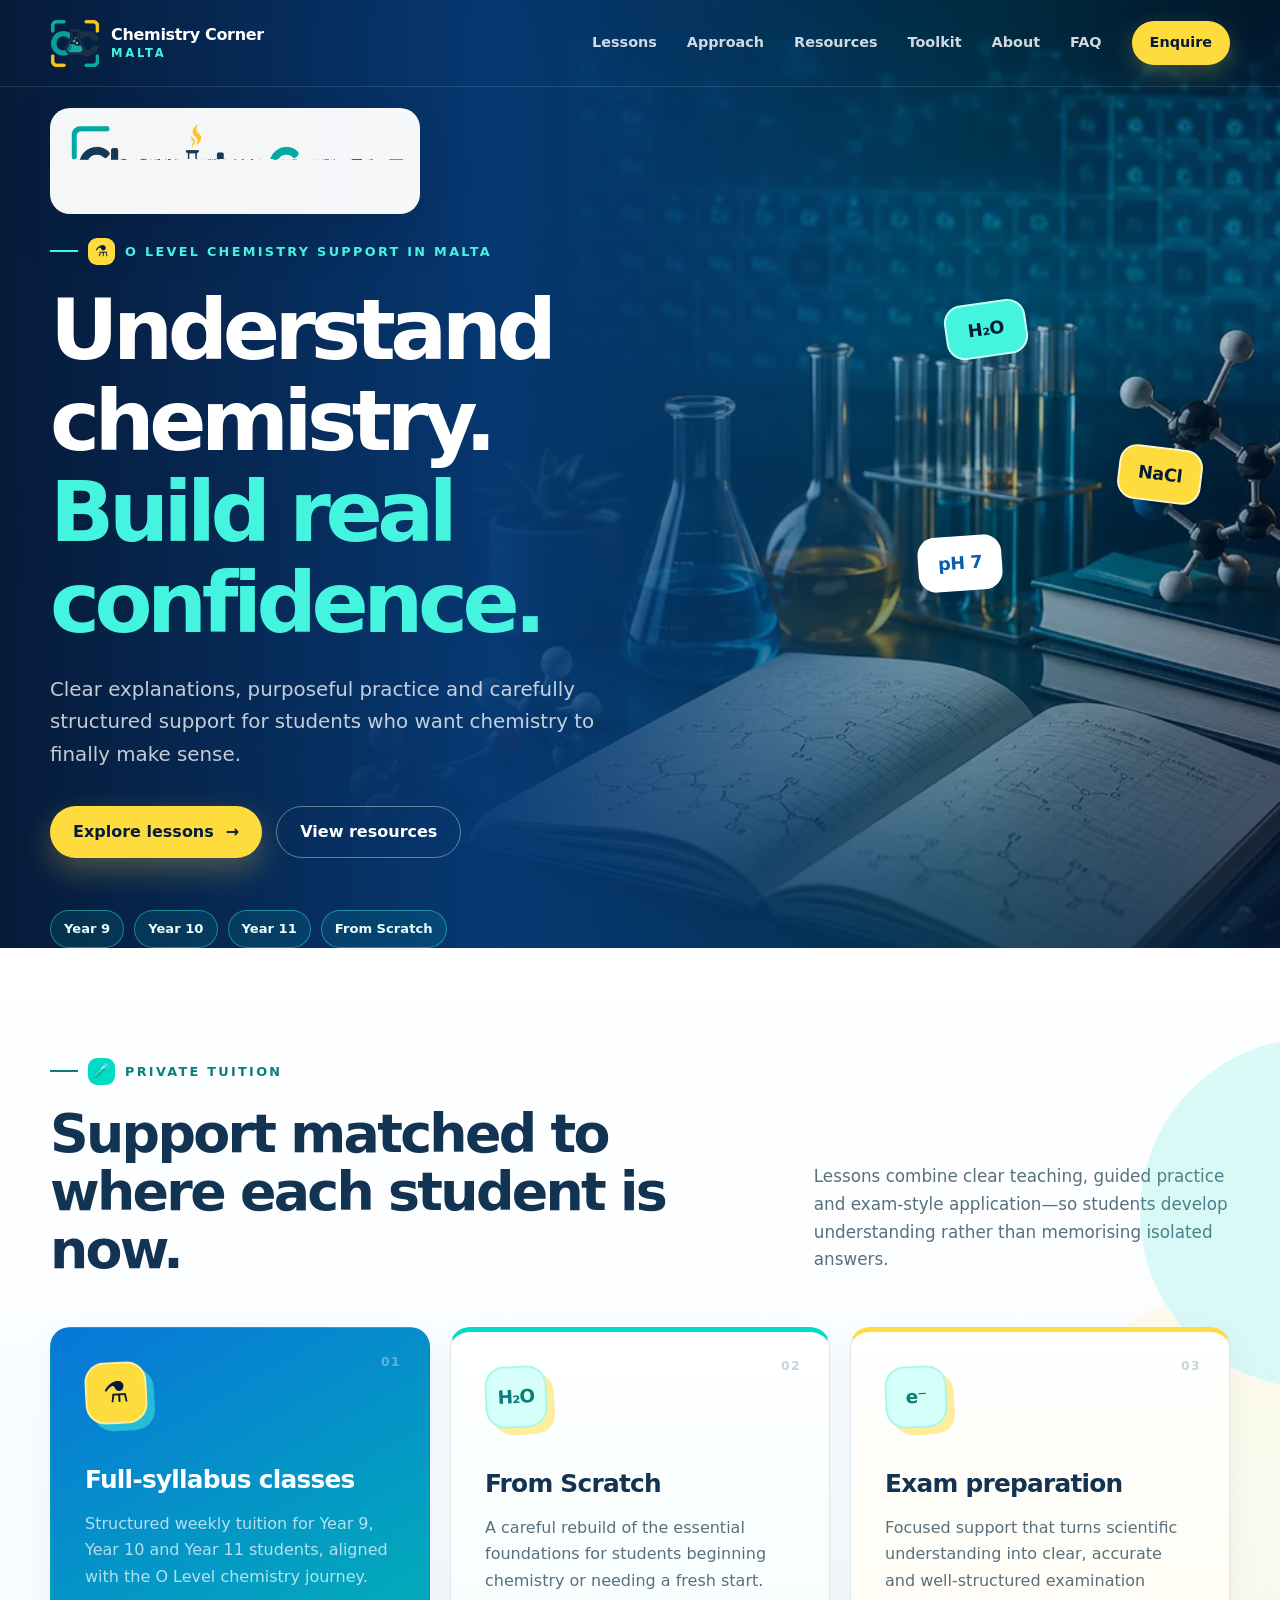
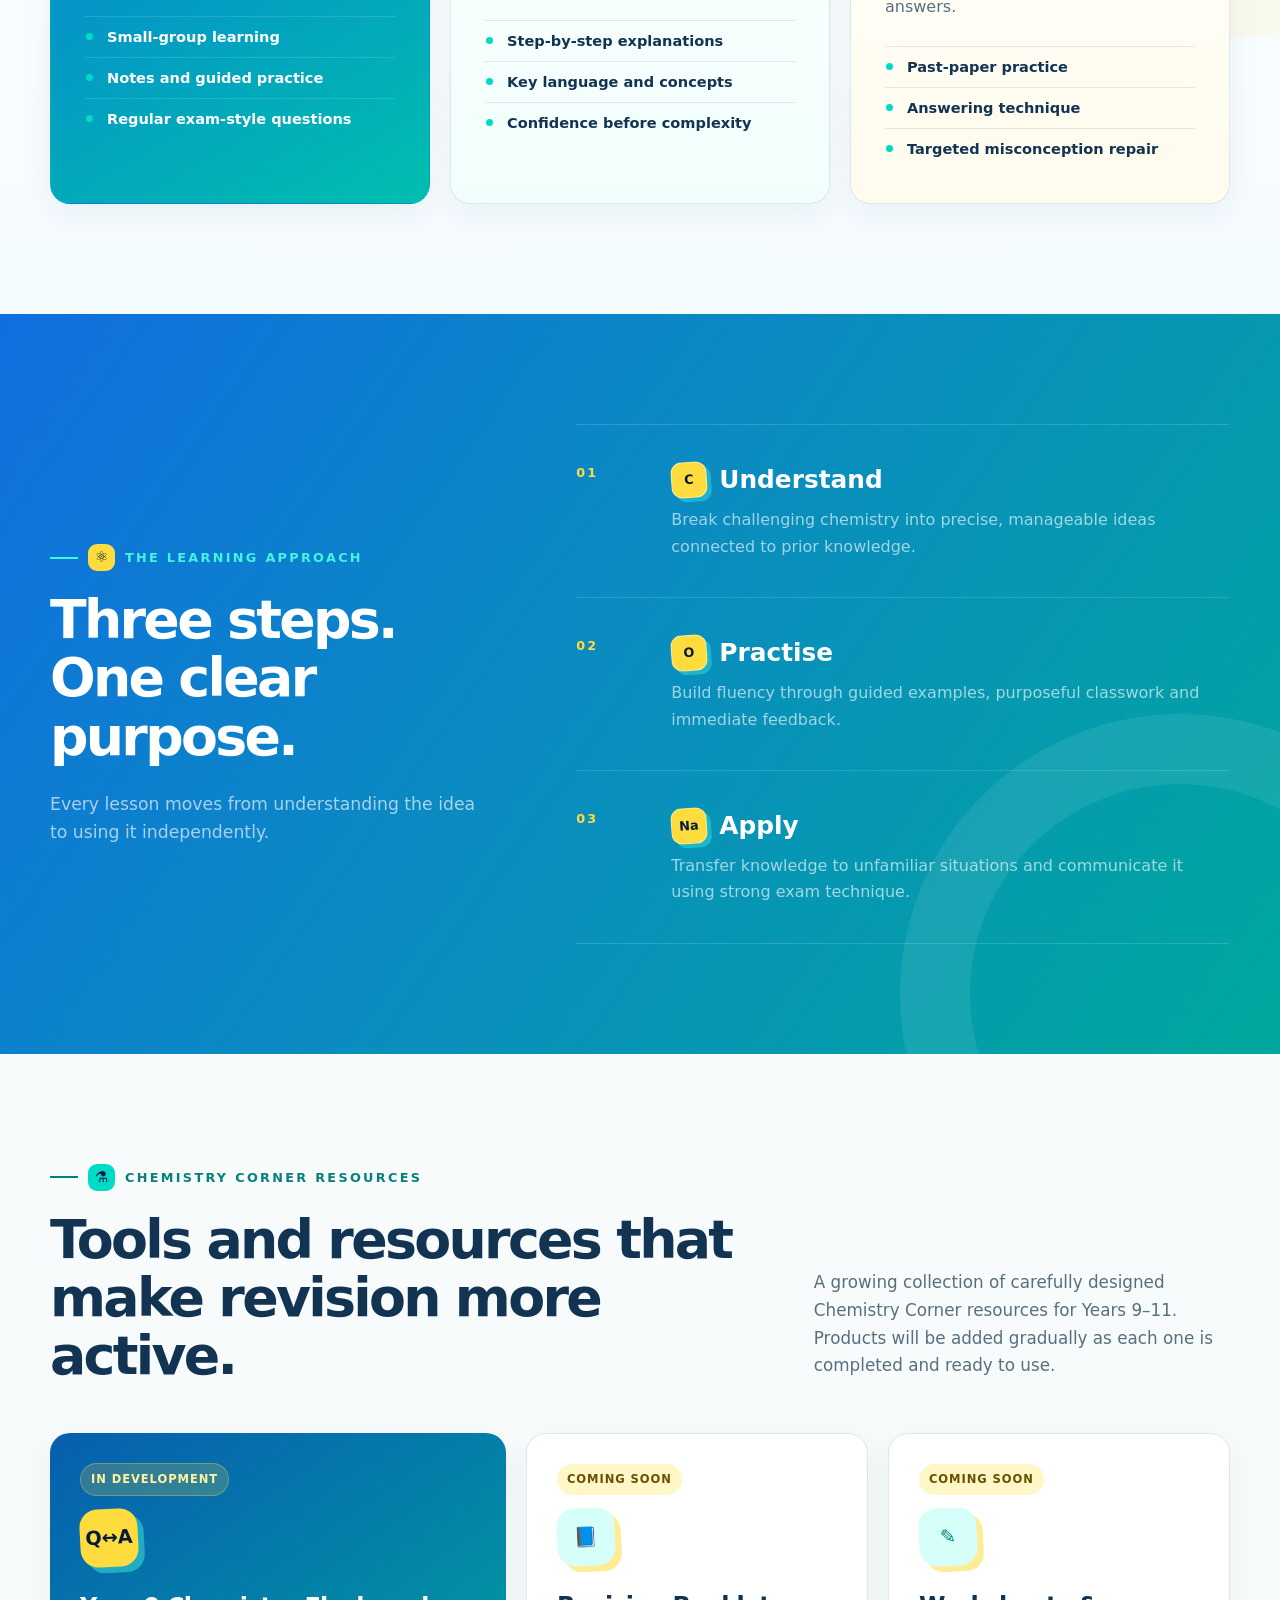
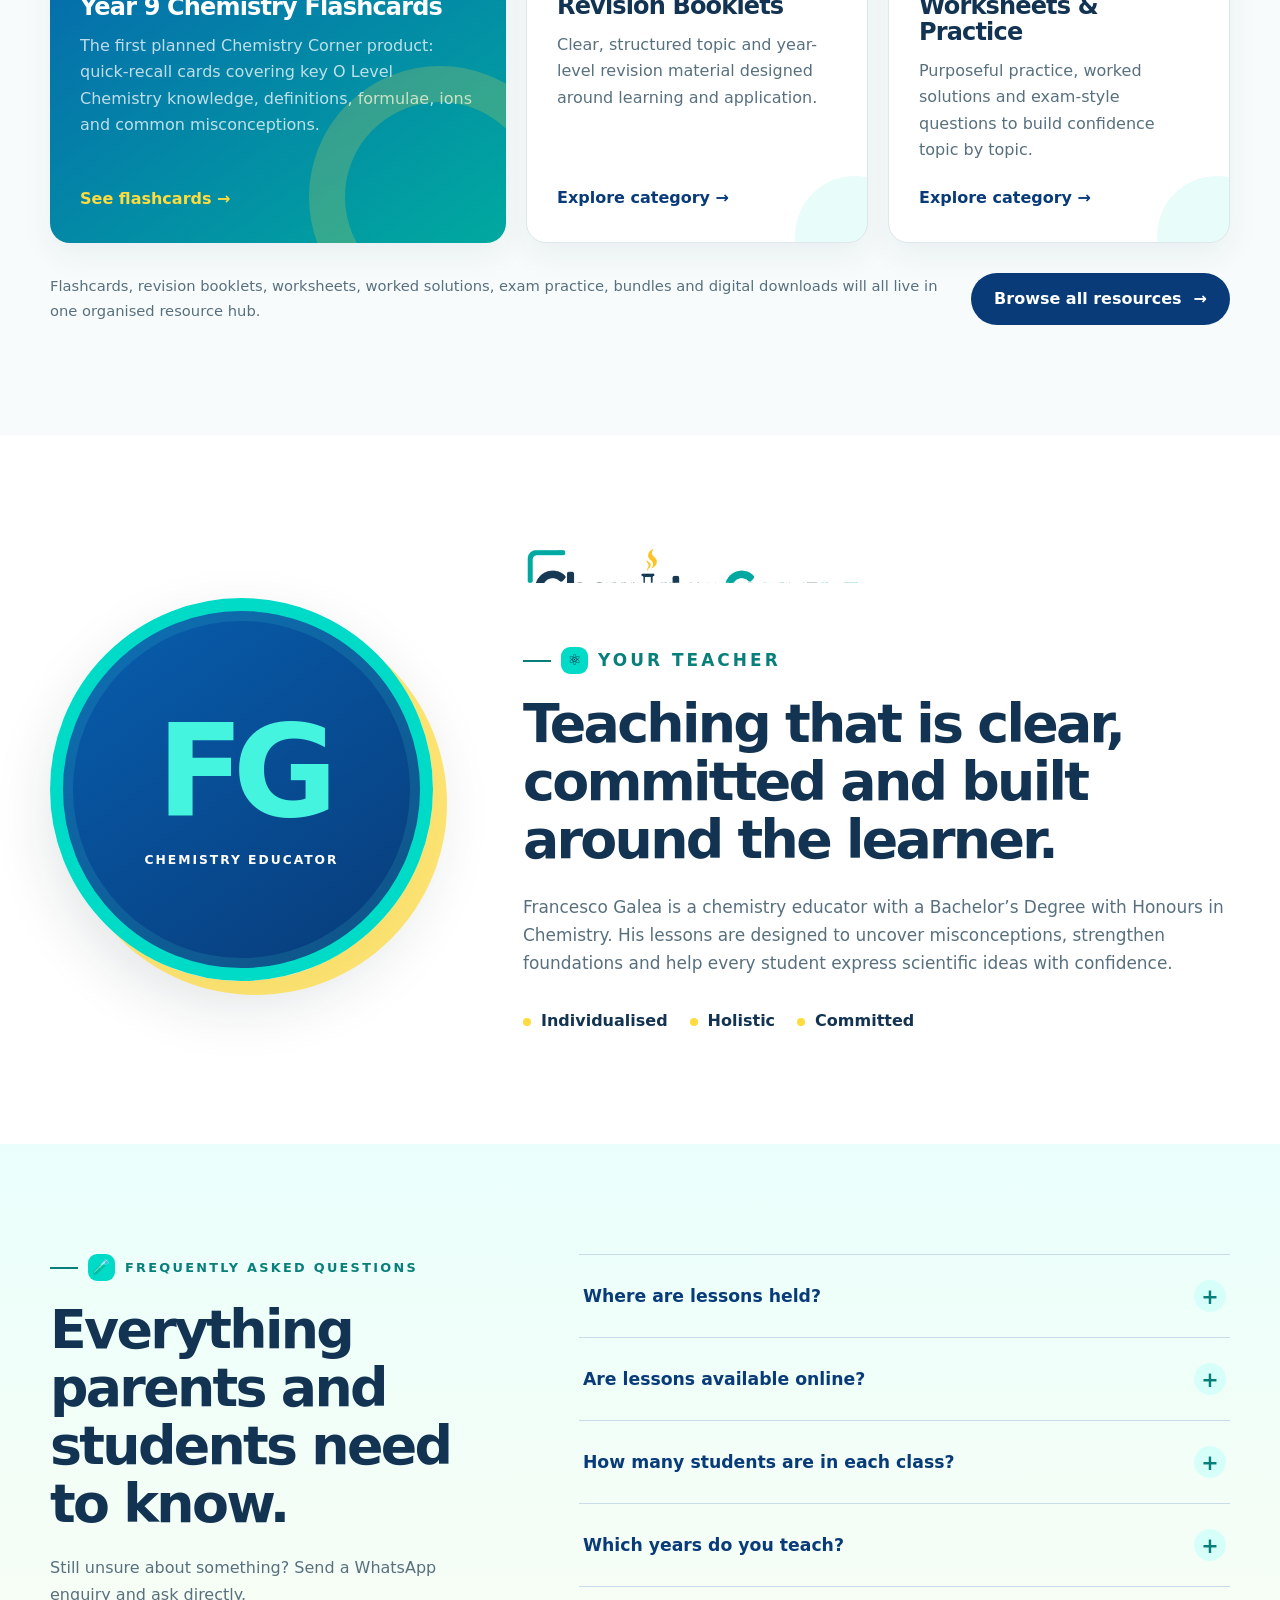
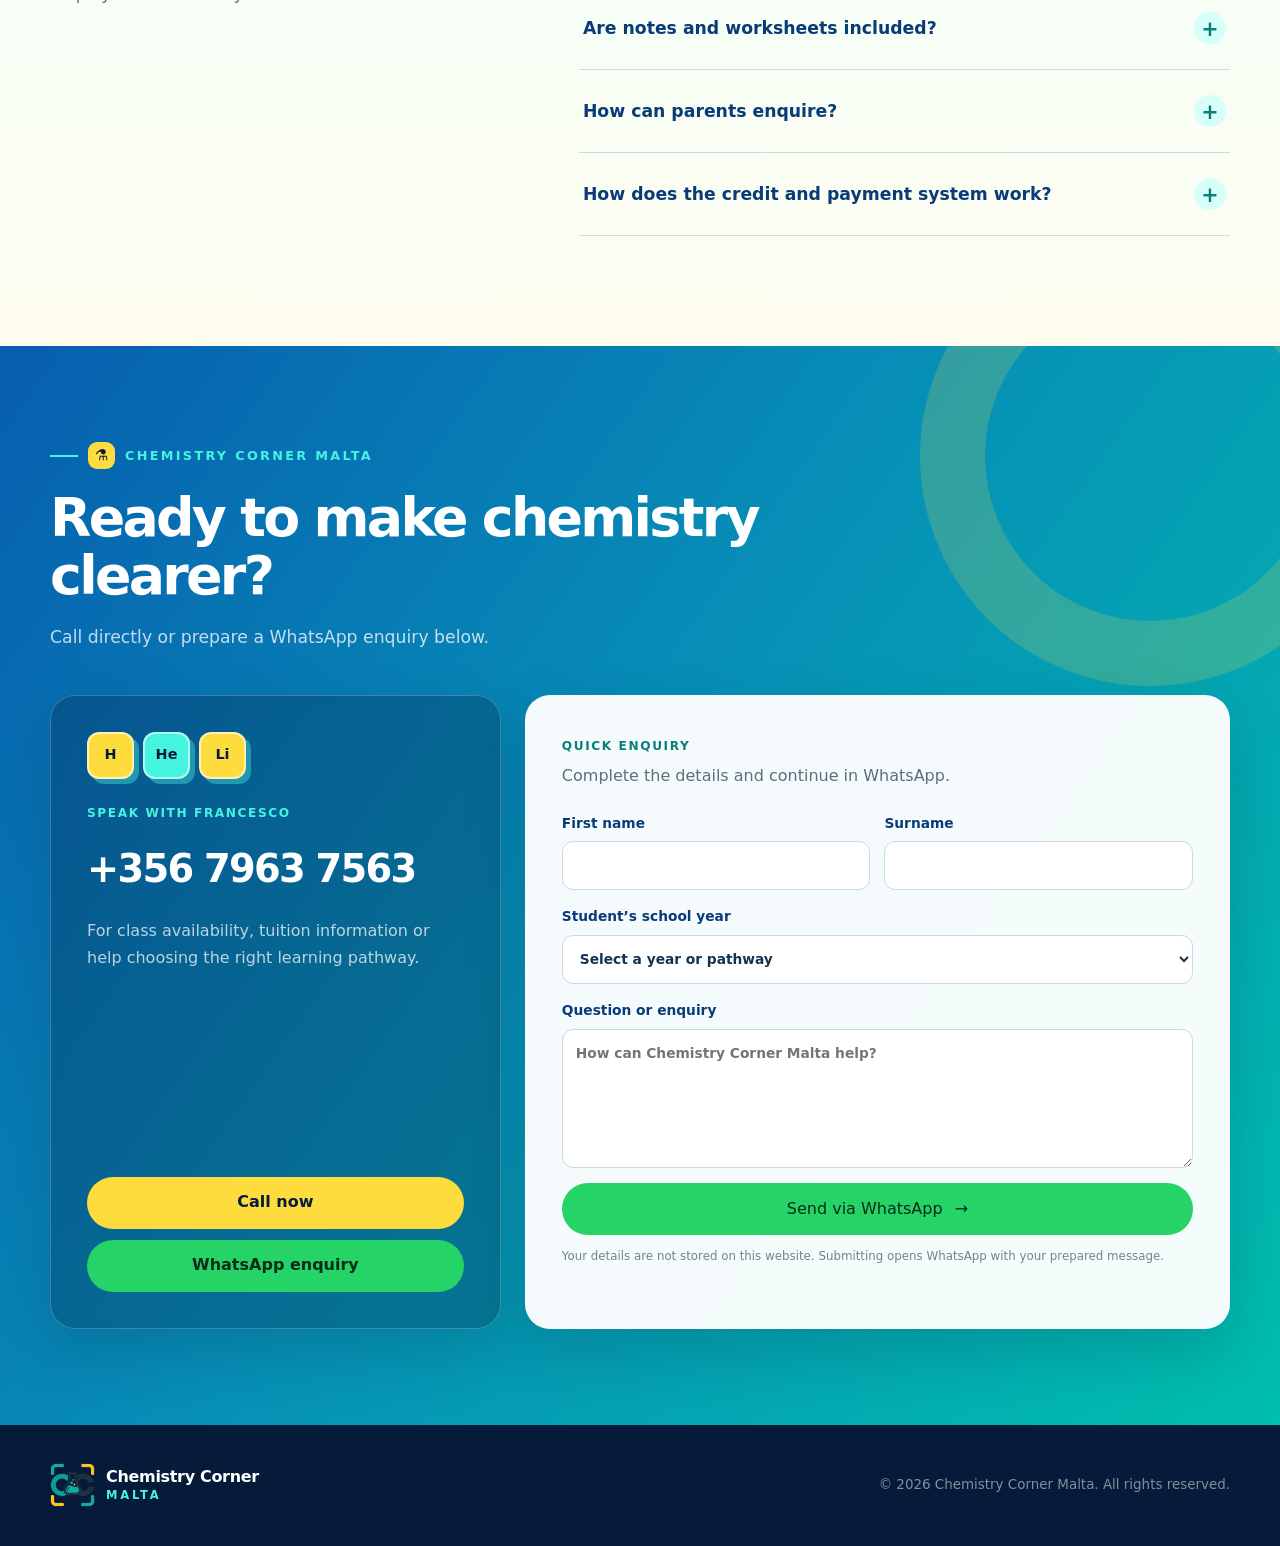
==== commit fa0878af: "feature: place main logo prominently in homepage hero" ====
--- a/index.html
+++ b/index.html
@@ -47,6 +47,7 @@
         <span class="motif-formula motif-ph">pH 7</span>
       </div>
       <div class="container hero-content">
+        <img class="hero-brand-logo" src="assets/chemistry-corner-logo.png" alt="Chemistry Corner Malta">
         <p class="eyebrow"><span></span><b aria-hidden="true">⚗</b> O Level chemistry support in Malta</p>
         <h1>Understand chemistry.<br><em>Build real confidence.</em></h1>
         <p class="hero-copy">Clear explanations, purposeful practice and carefully structured support for students who want chemistry to finally make sense.</p>
--- a/styles.css
+++ b/styles.css
@@ -1,318 +1,2 @@
-:root {
-  --navy-950: #061b3a;
-  --navy-900: #083b78;
-  --navy-800: #075eaf;
-  --teal-500: #00dbc8;
-  --teal-400: #45f4df;
-  --teal-100: #d6fffa;
-  --gold-500: #ffdc3d;
-  --blue-500: #2388ff;
-  --purple-500: #7567f8;
-  --coral-500: #ff6f70;
-  --ink: #123352;
-  --muted: #58707e;
-  --paper: #f7fbfc;
-  --white: #ffffff;
-  --line: #dce8ec;
-  --shadow: 0 24px 60px rgba(4, 31, 45, .12);
-  --radius: 20px;
-  --container: 1180px;
-}
-
-* { box-sizing: border-box; }
-html { scroll-behavior: smooth; }
-body { margin: 0; color: var(--ink); background: var(--white); font-family: Inter, ui-sans-serif, system-ui, -apple-system, BlinkMacSystemFont, "Segoe UI", sans-serif; font-size: 1rem; line-height: 1.65; }
-img { max-width: 100%; display: block; }
-a { color: inherit; }
-.container { width: min(calc(100% - 40px), var(--container)); margin-inline: auto; }
-.sr-only { position: absolute; width: 1px; height: 1px; padding: 0; margin: -1px; overflow: hidden; clip: rect(0,0,0,0); white-space: nowrap; border: 0; }
-.skip-link { position: fixed; top: 8px; left: 8px; z-index: 1000; padding: 10px 16px; border-radius: 8px; background: var(--gold-500); color: var(--navy-950); transform: translateY(-150%); }
-.skip-link:focus { transform: translateY(0); }
-
-.site-header { position: absolute; inset: 0 0 auto; z-index: 20; color: var(--white); border-bottom: 1px solid rgba(255,255,255,.12); }
-.nav-wrap { height: 86px; display: flex; align-items: center; justify-content: space-between; gap: 28px; }
-.brand { display: inline-flex; align-items: center; gap: 12px; text-decoration: none; line-height: 1; }
-.brand-mark { width: 43px; height: 43px; display: grid; place-items: center; border-radius: 14px; background: linear-gradient(135deg, #fff36a, var(--gold-500)); color: var(--navy-950); font-size: .82rem; font-weight: 950; letter-spacing: -.05em; box-shadow: 0 7px 20px rgba(255,220,61,.32); transform: rotate(-4deg); }
-.brand strong { display: block; font-size: 1rem; letter-spacing: -.02em; }
-.brand small { display: block; margin-top: 5px; font-size: .72rem; font-weight: 800; letter-spacing: .24em; text-transform: uppercase; color: var(--teal-400); }
-nav { display: flex; align-items: center; gap: 30px; }
-nav a { position: relative; text-decoration: none; font-size: .9rem; font-weight: 650; color: rgba(255,255,255,.82); }
-nav a:not(.nav-cta)::after { content: ""; position: absolute; left: 0; right: 100%; bottom: -8px; height: 2px; background: var(--teal-400); transition: right .2s ease; }
-nav a:hover, nav a:focus-visible { color: var(--white); }
-nav a:hover::after, nav a:focus-visible::after { right: 0; }
-.nav-cta { padding: 10px 18px; border: 0; border-radius: 999px; background: var(--gold-500); color: var(--navy-950); box-shadow: 0 8px 22px rgba(255,220,61,.22); }
-.menu-toggle { display: none; width: 46px; height: 42px; padding: 9px; border: 0; border-radius: 10px; background: rgba(255,255,255,.1); color: white; }
-.menu-toggle span:not(.sr-only) { display: block; height: 2px; margin: 5px 0; background: currentColor; }
-
-.hero { min-height: 760px; position: relative; display: grid; align-items: center; overflow: hidden; background: var(--navy-950); color: var(--white); }
-.hero-image { position: absolute; inset: 0; width: 100%; height: 100%; object-fit: cover; object-position: 65% center; opacity: .84; }
-.hero-overlay { position: absolute; inset: 0; background: linear-gradient(90deg, rgba(6,27,58,.98) 0%, rgba(7,59,120,.90) 38%, rgba(0,122,156,.23) 76%, rgba(6,27,58,.18) 100%), linear-gradient(0deg, rgba(6,27,58,.72), transparent 40%); }
-.hero-motifs { position: absolute; z-index: 1; inset: 130px max(3vw, 30px) auto auto; width: min(39vw, 520px); height: 520px; pointer-events: none; }
-.hero-motifs span { position: absolute; display: grid; place-items: center; color: var(--navy-950); background: var(--gold-500); box-shadow: 0 16px 35px rgba(6,27,58,.2); }
-.motif-atom { top: 5%; right: 12%; width: 92px; height: 92px; border-radius: 30px; font-size: 3rem; transform: rotate(8deg); }
-.motif-formula { min-width: 82px; height: 55px; padding: 0 18px; border: 2px solid rgba(255,255,255,.7); border-radius: 18px; font-size: 1.1rem; font-weight: 900; letter-spacing: -.02em; }
-.motif-water { top: 33%; right: 43%; background: var(--teal-400) !important; transform: rotate(-8deg); }
-.motif-salt { top: 61%; right: 8%; transform: rotate(7deg); }
-.motif-ph { top: 78%; right: 48%; background: #fff !important; color: var(--navy-800) !important; transform: rotate(-4deg); }
-.hero-content { position: relative; z-index: 2; padding-top: 108px; }
-.eyebrow { display: flex; align-items: center; gap: 10px; margin: 0 0 20px; color: var(--teal-400); font-size: .8rem; font-weight: 800; letter-spacing: .18em; text-transform: uppercase; }
-.eyebrow span { width: 28px; height: 2px; background: currentColor; }
-.eyebrow b { display: inline-grid; place-items: center; width: 27px; height: 27px; border-radius: 9px; color: var(--navy-950); background: var(--gold-500); font-size: .95rem; letter-spacing: 0; }
-.eyebrow.dark { color: #087f7a; }
-.eyebrow.light { color: var(--teal-400); }
-.eyebrow.dark b { background: var(--teal-500); }
-h1, h2, h3 { margin-top: 0; line-height: 1.08; }
-h1 { max-width: 760px; margin-bottom: 24px; font-size: clamp(3rem, 6.6vw, 5.8rem); letter-spacing: -.065em; }
-h1 em { color: var(--teal-400); font-style: normal; }
-.hero-copy { max-width: 610px; margin: 0 0 34px; color: rgba(255,255,255,.77); font-size: clamp(1.05rem, 1.8vw, 1.24rem); }
-.hero-actions { display: flex; flex-wrap: wrap; gap: 14px; }
-.button { min-height: 52px; display: inline-flex; align-items: center; justify-content: center; gap: 12px; padding: 12px 23px; border-radius: 999px; text-decoration: none; font-weight: 750; transition: transform .2s ease, background .2s ease; }
-.button:hover { transform: translateY(-2px); }
-.button-primary { background: var(--gold-500); color: var(--navy-950); box-shadow: 0 12px 30px rgba(255,212,71,.28); }
-.button-primary:hover { background: #ffd061; }
-.button-secondary { border: 1px solid rgba(255,255,255,.38); color: var(--white); }
-.button-secondary:hover { background: rgba(255,255,255,.08); }
-.year-list { display: flex; flex-wrap: wrap; gap: 10px; margin: 52px 0 0; padding: 0; list-style: none; }
-.year-list li { padding: 7px 13px; border-radius: 999px; border: 1px solid rgba(69,244,223,.42); color: #eafffc; background: rgba(0,219,200,.11); font-size: .82rem; font-weight: 700; }
-
-.section { padding: 110px 0; }
-.section-heading { margin-bottom: 48px; }
-.split-heading { display: grid; grid-template-columns: 1.15fr .7fr; align-items: end; gap: 80px; }
-.section h2, .contact h2 { margin-bottom: 0; font-size: clamp(2.25rem, 4.2vw, 4rem); letter-spacing: -.05em; }
-.split-heading > p { margin: 0 0 5px; color: var(--muted); font-size: 1.05rem; }
-.lessons { position: relative; overflow: hidden; background: linear-gradient(180deg, #fff, #f4fbff); }
-.lessons::before { content: ""; position: absolute; width: 350px; height: 350px; right: -210px; top: 90px; border-radius: 50%; background: rgba(0,219,200,.14); box-shadow: -80px 250px 0 rgba(255,220,61,.09); }
-.service-grid { display: grid; grid-template-columns: repeat(3, 1fr); gap: 20px; }
-.service-card { position: relative; min-height: 430px; padding: 34px; overflow: hidden; border: 1px solid var(--line); border-radius: var(--radius); background: var(--white); box-shadow: 0 12px 32px rgba(16,43,59,.05); transition: transform .25s ease, box-shadow .25s ease; }
-.service-card:hover { transform: translateY(-6px); box-shadow: var(--shadow); }
-.service-card.featured { color: var(--white); border-color: transparent; background: linear-gradient(150deg, #0877d8, #00bfae); }
-.service-card:nth-child(2) { border-top: 5px solid var(--teal-500); background: linear-gradient(180deg, #fff, #f1fffc); }
-.service-card:nth-child(3) { border-top: 5px solid var(--gold-500); background: linear-gradient(180deg, #fff, #fffbed); }
-.card-number { position: absolute; top: 24px; right: 28px; color: #c6d6dc; font-size: .77rem; font-weight: 800; letter-spacing: .12em; }
-.featured .card-number { color: rgba(255,255,255,.35); }
-.service-icon { width: 62px; height: 62px; margin-bottom: 43px; display: grid; place-items: center; border: 2px solid rgba(0,219,200,.22); border-radius: 20px; background: var(--teal-100); color: #087f7a; font-size: 1.8rem; font-weight: 850; box-shadow: 7px 7px 0 rgba(255,220,61,.5); transform: rotate(-3deg); }
-.service-icon.formula-icon { font-size: 1.15rem; letter-spacing: -.04em; }
-.featured .service-icon { border-color: rgba(255,255,255,.5); background: var(--gold-500); color: var(--navy-950); box-shadow: 7px 7px 0 rgba(69,244,223,.5); }
-.service-card h3 { margin-bottom: 17px; font-size: 1.55rem; letter-spacing: -.03em; }
-.service-card p { color: var(--muted); }
-.featured p { color: rgba(255,255,255,.7); }
-.service-card ul { padding: 0; margin: 26px 0 0; list-style: none; }
-.service-card li { position: relative; padding: 8px 0 8px 22px; border-top: 1px solid var(--line); font-size: .91rem; font-weight: 650; }
-.service-card li::before { content: ""; position: absolute; left: 1px; top: 16px; width: 7px; height: 7px; border-radius: 50%; background: var(--teal-500); }
-.featured li { border-color: rgba(255,255,255,.12); }
-
-.approach { position: relative; overflow: hidden; color: var(--white); background: linear-gradient(125deg, #106fe0 0%, #0a8cc0 47%, #00a89d 100%); }
-.approach::after { content: ""; position: absolute; width: 420px; height: 420px; right: -180px; bottom: -220px; border-radius: 50%; border: 70px solid rgba(255,255,255,.08); }
-.approach .container { position: relative; z-index: 1; }
-.approach-layout { display: grid; grid-template-columns: .75fr 1.15fr; gap: 100px; align-items: start; }
-.approach-intro { position: sticky; top: 120px; }
-.approach-intro h2 { margin-bottom: 24px; }
-.approach-intro > p:last-child { max-width: 430px; color: rgba(255,255,255,.64); font-size: 1.08rem; }
-.steps { margin: 0; padding: 0; list-style: none; border-top: 1px solid rgba(255,255,255,.15); }
-.steps li { display: grid; grid-template-columns: 75px 1fr; gap: 20px; padding: 37px 0; border-bottom: 1px solid rgba(255,255,255,.15); }
-.step-number { color: var(--gold-500); font-size: .8rem; font-weight: 850; letter-spacing: .16em; }
-.steps h3 { margin-bottom: 9px; font-size: 1.55rem; }
-.steps h3 { display: flex; align-items: center; gap: 12px; }
-.step-icon { width: 36px; height: 36px; flex: 0 0 36px; display: grid; place-items: center; border: 1px solid rgba(255,255,255,.42); border-radius: 11px; background: var(--gold-500); color: var(--navy-950); font-size: .8rem; font-weight: 900; box-shadow: 4px 4px 0 rgba(69,244,223,.38); transform: rotate(-4deg); }
-.steps p { max-width: 570px; margin: 0; color: rgba(255,255,255,.62); }
-
-.resources { background: var(--paper); }
-.resource-layout { display: grid; grid-template-columns: 1fr .85fr; gap: 90px; align-items: center; }
-.resource-copy h2 { margin-bottom: 25px; }
-.resource-copy > p { max-width: 620px; color: var(--muted); font-size: 1.05rem; }
-.resource-tags { display: flex; flex-wrap: wrap; gap: 9px; margin-top: 30px; }
-.resource-tags span { padding: 8px 14px; border: 1px solid rgba(0,219,200,.4); border-radius: 999px; color: #075f69; background: var(--teal-100); font-size: .86rem; font-weight: 750; }
-.resource-tags span:nth-child(even) { border-color: rgba(255,220,61,.7); background: #fff9ce; color: #685400; }
-.resource-panel { position: relative; padding: 42px; border-radius: 28px; background: linear-gradient(135deg, #237ff4, #04c8b7); box-shadow: var(--shadow); }
-.resource-panel::before, .resource-panel::after { content: ""; position: absolute; border-radius: 50%; background: rgba(255,255,255,.08); }
-.resource-panel::before { width: 180px; height: 180px; top: -60px; right: -30px; }
-.resource-panel::after { width: 110px; height: 110px; bottom: -30px; left: -30px; }
-.resource-sheet { position: relative; z-index: 1; min-height: 360px; padding: 40px; border-radius: 10px 10px 28px 10px; background: var(--white); box-shadow: 0 18px 38px rgba(0,0,0,.18); transform: rotate(1.5deg); }
-.sheet-label { color: #087f7a; font-size: .78rem; font-weight: 850; letter-spacing: .13em; text-transform: uppercase; }
-.sheet-icons { display: flex; gap: 9px; margin-top: 32px; }
-.sheet-icons span { width: 44px; height: 44px; display: grid; place-items: center; border-radius: 13px; background: var(--teal-100); color: #087f7a; font-weight: 900; box-shadow: 4px 4px 0 rgba(255,220,61,.55); }
-.sheet-icons span:nth-child(2) { background: var(--gold-500); color: var(--navy-950); }
-.sheet-icons span:nth-child(3) { font-size: .75rem; }
-.resource-sheet h3 { margin: 34px 0 16px; font-size: 2.1rem; letter-spacing: -.045em; }
-.resource-sheet p { color: var(--muted); }
-.sheet-line { height: 7px; margin-top: 24px; border-radius: 999px; background: #dfeaed; }
-.sheet-line.short { width: 68%; margin-top: 11px; }
-.coming-soon { position: absolute; right: 28px; bottom: 28px; padding: 8px 13px; border-radius: 8px; background: var(--gold-500); color: var(--navy-950); font-size: .8rem; font-weight: 850; text-transform: uppercase; transform: rotate(-2deg); }
-
-.toolkit { position: relative; overflow: hidden; background: linear-gradient(145deg, #073d78 0%, #086cab 47%, #00a99f 100%); color: var(--white); }
-.toolkit::before { content: "Ar"; position: absolute; right: -34px; top: -70px; width: 240px; height: 240px; display: grid; place-items: center; border: 2px solid rgba(255,255,255,.18); border-radius: 42px; color: rgba(255,255,255,.1); background: rgba(69,244,223,.08); font-size: 6rem; font-weight: 900; transform: rotate(10deg); }
-.toolkit .container { position: relative; z-index: 1; }
-.toolkit .eyebrow.dark { color: var(--teal-400); }
-.toolkit .eyebrow.dark b { background: var(--gold-500); }
-.toolkit-heading > p { color: rgba(255,255,255,.76); }
-.calculator-shell { display: grid; grid-template-columns: .88fr 1.12fr; gap: 24px; align-items: stretch; }
-.mass-calculator, .calculator-result { min-height: 510px; padding: 38px; border: 1px solid rgba(255,255,255,.22); border-radius: 26px; box-shadow: 0 24px 60px rgba(4,31,45,.18); }
-.mass-calculator { background: rgba(6,27,58,.42); backdrop-filter: blur(10px); }
-.calculator-title { display: flex; align-items: center; gap: 15px; margin-bottom: 31px; }
-.calculator-title strong, .calculator-title small { display: block; }
-.calculator-title strong { font-size: 1.15rem; }
-.calculator-title small { margin-top: 3px; color: rgba(255,255,255,.62); font-size: .78rem; }
-.calculator-symbol { width: 58px; height: 58px; flex: 0 0 58px; display: grid; place-items: center; border: 2px solid rgba(255,255,255,.65); border-radius: 16px; background: var(--gold-500); color: var(--navy-950); font-size: 1.1rem; font-weight: 900; box-shadow: 6px 6px 0 rgba(69,244,223,.4); transform: rotate(-3deg); }
-.mass-calculator label { display: block; margin: 0 0 7px; color: #eafffc; font-size: .88rem; font-weight: 800; }
-.mass-calculator select, .mass-calculator input { width: 100%; height: 54px; margin-bottom: 20px; padding: 0 15px; border: 1px solid rgba(255,255,255,.34); border-radius: 12px; outline: none; background: rgba(255,255,255,.97); color: var(--ink); font: inherit; }
-.mass-calculator input { font-size: 1.12rem; font-weight: 800; letter-spacing: .02em; }
-.mass-calculator select:focus, .mass-calculator input:focus { border-color: var(--gold-500); box-shadow: 0 0 0 4px rgba(255,220,61,.18); }
-.mass-type-guide { display: grid; grid-template-columns: 54px 1fr; gap: 14px; align-items: center; margin: -5px 0 24px; padding: 15px; border: 1px solid rgba(69,244,223,.32); border-radius: 15px; background: rgba(0,219,200,.1); }
-.mass-type-guide > span { width: 54px; height: 54px; display: grid; place-items: center; border-radius: 13px; background: var(--teal-400); color: var(--navy-950); font-size: .82rem; font-weight: 900; }
-.mass-type-guide p { margin: 0; color: rgba(255,255,255,.78); font-size: .78rem; line-height: 1.5; }
-.mass-type-guide strong { color: var(--white); }
-.formula-help { margin: -8px 0 25px; color: rgba(255,255,255,.68); font-size: .78rem; line-height: 1.5; }
-.calculator-actions { display: flex; flex-wrap: wrap; align-items: center; gap: 12px; }
-.calculate-button { border: 0; cursor: pointer; background: var(--gold-500); color: var(--navy-950); font: inherit; }
-.example-button { min-height: 48px; padding: 10px 5px; border: 0; cursor: pointer; color: var(--teal-400); background: transparent; font: inherit; font-size: .88rem; font-weight: 800; text-decoration: underline; text-underline-offset: 4px; }
-.calculator-result { overflow: hidden; background: var(--white); color: var(--ink); }
-.result-empty { height: 100%; display: grid; place-items: center; align-content: center; text-align: center; }
-.result-empty h3 { margin: 27px 0 9px; font-size: 1.55rem; }
-.result-empty p { max-width: 390px; margin: 0; color: var(--muted); }
-.result-molecule { display: flex; align-items: center; }
-.result-molecule span { position: relative; z-index: 1; width: 64px; height: 64px; margin: 0 -4px; display: grid; place-items: center; border: 4px solid var(--white); border-radius: 50%; background: var(--teal-500); color: var(--navy-950); font-size: 1rem; font-weight: 900; box-shadow: 0 9px 24px rgba(4,31,45,.14); }
-.result-molecule span:nth-child(2) { z-index: 2; width: 78px; height: 78px; background: var(--gold-500); font-size: 1.15rem; }
-.result-heading { display: flex; align-items: center; justify-content: space-between; gap: 18px; padding-bottom: 23px; border-bottom: 1px solid var(--line); }
-.result-heading span { display: block; color: #087f7a; font-size: .75rem; font-weight: 850; letter-spacing: .12em; text-transform: uppercase; }
-.result-heading h3 { margin: 5px 0 0; font-size: clamp(1.7rem, 3vw, 2.35rem); letter-spacing: -.045em; overflow-wrap: anywhere; }
-.result-badge { min-width: 70px; height: 70px; display: grid; place-items: center; border-radius: 18px; background: var(--gold-500); color: var(--navy-950); font-size: .92rem; font-weight: 900; box-shadow: 6px 6px 0 var(--teal-100); transform: rotate(3deg); }
-.mass-breakdown { width: 100%; margin-top: 24px; border-collapse: collapse; }
-.mass-breakdown th, .mass-breakdown td { padding: 12px 8px; border-bottom: 1px solid var(--line); text-align: left; }
-.mass-breakdown th { color: var(--muted); font-size: .75rem; letter-spacing: .06em; text-transform: uppercase; }
-.mass-breakdown td { font-size: .91rem; }
-.mass-breakdown td:last-child, .mass-breakdown th:last-child { text-align: right; }
-.element-chip { display: inline-grid; place-items: center; min-width: 36px; height: 36px; padding: 0 8px; border-radius: 9px; background: var(--teal-100); color: #087f7a; font-weight: 900; }
-.mass-total { display: flex; align-items: end; justify-content: space-between; gap: 20px; margin-top: 24px; padding: 20px 22px; border-radius: 16px; background: linear-gradient(135deg, #e8fffb, #fff9c9); }
-.mass-total span { color: var(--muted); font-size: .82rem; font-weight: 750; }
-.mass-total strong { color: var(--navy-900); font-size: clamp(2rem, 4vw, 3rem); line-height: 1; letter-spacing: -.05em; }
-.calculator-error { height: 100%; display: grid; place-items: center; align-content: center; text-align: center; }
-.calculator-error strong { display: grid; place-items: center; width: 62px; height: 62px; margin-bottom: 20px; border-radius: 18px; background: #fff0c2; color: #775c00; font-size: 1.6rem; }
-.calculator-error h3 { margin-bottom: 10px; font-size: 1.5rem; }
-.calculator-error p { max-width: 430px; margin: 0; color: var(--muted); }
-.calculator-note { margin: 20px 4px 0; color: rgba(255,255,255,.73); font-size: .8rem; }
-.calculator-note strong { color: var(--gold-500); }
-
-.about-layout { display: grid; grid-template-columns: .65fr 1.2fr; gap: 90px; align-items: center; }
-.about-monogram { position: relative; aspect-ratio: 1; display: grid; place-items: center; align-content: center; border: 13px solid var(--teal-500); border-radius: 50%; color: var(--white); background: linear-gradient(145deg, var(--navy-800), #083b78); box-shadow: inset 0 0 0 10px rgba(69,244,223,.12), 14px 14px 0 rgba(255,220,61,.72), var(--shadow); }
-.about-monogram span { font-size: clamp(4.5rem, 10vw, 8rem); line-height: 1; font-weight: 850; letter-spacing: -.09em; color: var(--teal-400); }
-.about-monogram small { margin-top: 14px; font-size: .77rem; font-weight: 800; letter-spacing: .16em; text-transform: uppercase; }
-.about-copy h2 { margin-bottom: 25px; }
-.about-copy > p { color: var(--muted); font-size: 1.06rem; }
-.values { display: flex; flex-wrap: wrap; gap: 22px; margin-top: 30px; }
-.values span { position: relative; padding-left: 18px; font-weight: 800; }
-.values span::before { content: ""; position: absolute; left: 0; top: .62em; width: 8px; height: 8px; border-radius: 50%; background: var(--gold-500); }
-
-.faq { background: linear-gradient(180deg, #eafffc, #fffdf0); }
-.faq-layout { display: grid; grid-template-columns: .75fr 1.1fr; gap: 85px; align-items: start; }
-.faq-heading { position: sticky; top: 110px; }
-.faq-heading h2 { margin-bottom: 22px; }
-.faq-heading > p:last-child { max-width: 430px; color: var(--muted); }
-.faq-list { border-top: 1px solid #c8dce9; }
-.faq-list details { border-bottom: 1px solid #c8dce9; }
-.faq-list summary { display: flex; align-items: center; justify-content: space-between; gap: 20px; padding: 25px 4px; cursor: pointer; list-style: none; color: var(--navy-900); font-size: 1.08rem; font-weight: 800; }
-.faq-list summary::-webkit-details-marker { display: none; }
-.faq-list summary span { width: 32px; height: 32px; flex: 0 0 32px; display: grid; place-items: center; border-radius: 50%; background: var(--teal-100); color: #087f7a; font-size: 1.3rem; transition: transform .2s ease, background .2s ease; }
-.faq-list details[open] summary span { transform: rotate(45deg); background: var(--gold-500); color: var(--navy-950); }
-.faq-list details p { margin: -7px 50px 25px 4px; color: var(--muted); }
-
-.contact { position: relative; overflow: hidden; padding: 96px 0; color: var(--white); background: linear-gradient(125deg, #075eaf 0%, #078eb7 45%, #00bfae 100%); }
-.contact::after { content: ""; position: absolute; right: -100px; top: -120px; width: 330px; height: 330px; border: 65px solid rgba(255,220,61,.18); border-radius: 50%; pointer-events: none; }
-.contact .container { position: relative; z-index: 1; }
-.contact-heading { max-width: 780px; margin-bottom: 43px; }
-.contact-heading h2 { margin-bottom: 18px; }
-.contact-heading > p:last-child { margin-bottom: 0; color: rgba(255,255,255,.76); font-size: 1.08rem; }
-.contact-grid { display: grid; grid-template-columns: .78fr 1.22fr; gap: 24px; align-items: stretch; }
-.contact-card, .enquiry-form { padding: 36px; border: 1px solid rgba(255,255,255,.22); border-radius: 25px; background: rgba(6,27,58,.28); box-shadow: 0 24px 60px rgba(6,27,58,.18); backdrop-filter: blur(8px); }
-.contact-card { display: flex; flex-direction: column; align-items: flex-start; }
-.contact-chemistry { display: flex; gap: 9px; margin-bottom: 24px; }
-.contact-chemistry span { width: 47px; height: 47px; display: grid; place-items: center; border: 2px solid rgba(255,255,255,.62); border-radius: 12px; background: var(--gold-500); color: var(--navy-950); font-size: .9rem; font-weight: 900; box-shadow: 5px 5px 0 rgba(69,244,223,.4); }
-.contact-chemistry span:nth-child(2) { background: var(--teal-400); }
-.contact-label, .form-title > span { color: var(--teal-400); font-size: .76rem; font-weight: 850; letter-spacing: .13em; text-transform: uppercase; }
-.phone-number { margin: 14px 0 18px; color: var(--white); text-decoration: none; font-size: clamp(1.75rem, 3vw, 2.45rem); font-weight: 850; letter-spacing: -.045em; }
-.phone-number:hover, .phone-number:focus-visible { color: var(--gold-500); }
-.contact-card > p { margin: 0; color: rgba(255,255,255,.73); }
-.contact-actions { width: 100%; display: grid; gap: 11px; margin-top: auto; padding-top: 35px; }
-.button-call { background: var(--gold-500); color: var(--navy-950); }
-.button-whatsapp { background: #25d366; color: #052c18; }
-.enquiry-form { background: rgba(255,255,255,.96); color: var(--ink); }
-.form-title { margin-bottom: 22px; }
-.form-title > span { color: #087f7a; }
-.form-title p { margin: 5px 0 0; color: var(--muted); }
-.form-row { display: grid; grid-template-columns: 1fr 1fr; gap: 14px; }
-.enquiry-form label { display: grid; gap: 7px; margin-bottom: 15px; color: var(--navy-900); font-size: .86rem; font-weight: 780; }
-.enquiry-form input, .enquiry-form select, .enquiry-form textarea { width: 100%; border: 1px solid #c9dae4; border-radius: 11px; background: var(--white); color: var(--ink); font: inherit; outline: none; }
-.enquiry-form input, .enquiry-form select { height: 49px; padding: 0 13px; }
-.enquiry-form textarea { min-height: 128px; padding: 12px 13px; resize: vertical; }
-.enquiry-form input:focus, .enquiry-form select:focus, .enquiry-form textarea:focus { border-color: var(--blue-500); box-shadow: 0 0 0 4px rgba(35,136,255,.12); }
-.form-submit { width: 100%; border: 0; cursor: pointer; background: #25d366; color: #052c18; font: inherit; }
-.privacy-note { margin: 13px 0 0; color: #6f8490; font-size: .74rem; line-height: 1.45; }
-.form-status { min-height: 1.4em; margin: 8px 0 0; color: #087f7a; font-size: .82rem; font-weight: 750; }
-
-footer { padding: 38px 0; color: var(--white); background: var(--navy-950); }
-.footer-inner { display: flex; align-items: center; justify-content: space-between; gap: 30px; }
-.footer-inner p { margin: 0; color: rgba(255,255,255,.5); font-size: .84rem; }
-.footer-brand .brand-mark { width: 38px; height: 38px; }
-
-@media (max-width: 900px) {
-  .site-header { position: absolute; }
-  .menu-toggle { display: block; }
-  nav { position: absolute; top: 76px; left: 20px; right: 20px; display: none; padding: 18px; flex-direction: column; align-items: stretch; gap: 8px; border-radius: 16px; color: var(--white); background: rgba(4,19,30,.98); box-shadow: var(--shadow); }
-  nav.open { display: flex; }
-  nav a { padding: 10px 12px; }
-  .nav-cta { text-align: center; background: var(--gold-500); color: var(--navy-950); border: 0; }
-  .hero { min-height: 720px; }
-  .hero-image { object-position: 73% center; opacity: .48; }
-  .hero-overlay { background: linear-gradient(90deg, rgba(6,27,58,.98), rgba(7,59,120,.68)), linear-gradient(0deg, rgba(6,27,58,.82), transparent); }
-  .hero-motifs { right: -25px; width: 330px; opacity: .65; }
-  .motif-atom { right: 5%; }
-  .motif-water { right: 38%; }
-  .split-heading, .approach-layout, .resource-layout, .about-layout, .faq-layout, .contact-grid, .calculator-shell { grid-template-columns: 1fr; gap: 45px; }
-  .service-grid { grid-template-columns: 1fr; }
-  .service-card { min-height: auto; }
-  .approach-intro { position: static; }
-  .faq-heading { position: static; }
-  .about-monogram { width: min(420px, 100%); margin-inline: auto; }
-}
-
-@media (max-width: 600px) {
-  .container { width: min(calc(100% - 28px), var(--container)); }
-  .nav-wrap { height: 76px; }
-  .brand-mark { width: 38px; height: 38px; }
-  .brand strong { font-size: .92rem; }
-  .hero { min-height: 700px; }
-  .hero-content { padding-top: 96px; }
-  .hero-motifs { inset: 115px -48px auto auto; width: 215px; height: 470px; opacity: .45; }
-  .motif-atom { width: 70px; height: 70px; border-radius: 23px; font-size: 2.2rem; }
-  .motif-formula { min-width: 66px; height: 44px; padding: 0 12px; font-size: .9rem; }
-  .motif-salt, .motif-ph { display: none !important; }
-  h1 { font-size: clamp(2.75rem, 15vw, 4.2rem); }
-  .hero-copy { font-size: 1rem; }
-  .hero-actions { align-items: stretch; flex-direction: column; }
-  .button { width: 100%; }
-  .year-list { margin-top: 36px; }
-  .section { padding: 78px 0; }
-  .service-card { padding: 27px; }
-  .service-icon { margin-bottom: 34px; }
-  .steps li { grid-template-columns: 50px 1fr; gap: 12px; }
-  .resource-panel { padding: 24px; }
-  .resource-sheet { min-height: 330px; padding: 28px; }
-  .resource-sheet h3 { margin-top: 55px; font-size: 1.75rem; }
-  .mass-calculator, .calculator-result { min-height: auto; padding: 26px; }
-  .calculator-result { min-height: 420px; }
-  .calculator-actions { align-items: stretch; flex-direction: column; }
-  .example-button { width: 100%; }
-  .result-heading { align-items: flex-start; }
-  .result-badge { min-width: 58px; height: 58px; }
-  .mass-breakdown { display: block; overflow-x: auto; }
-  .mass-total { align-items: flex-start; flex-direction: column; }
-  .values { gap: 12px 20px; }
-  .contact { padding: 70px 0; }
-  .contact-card, .enquiry-form { padding: 26px; }
-  .form-row { grid-template-columns: 1fr; gap: 0; }
-  .footer-inner { align-items: flex-start; flex-direction: column; }
-}
-
-@media (prefers-reduced-motion: reduce) {
-  html { scroll-behavior: auto; }
-  *, *::before, *::after { transition-duration: .01ms !important; animation-duration: .01ms !important; }
-}
+@import url("styles-base.css");
+@import url("branding.css");
